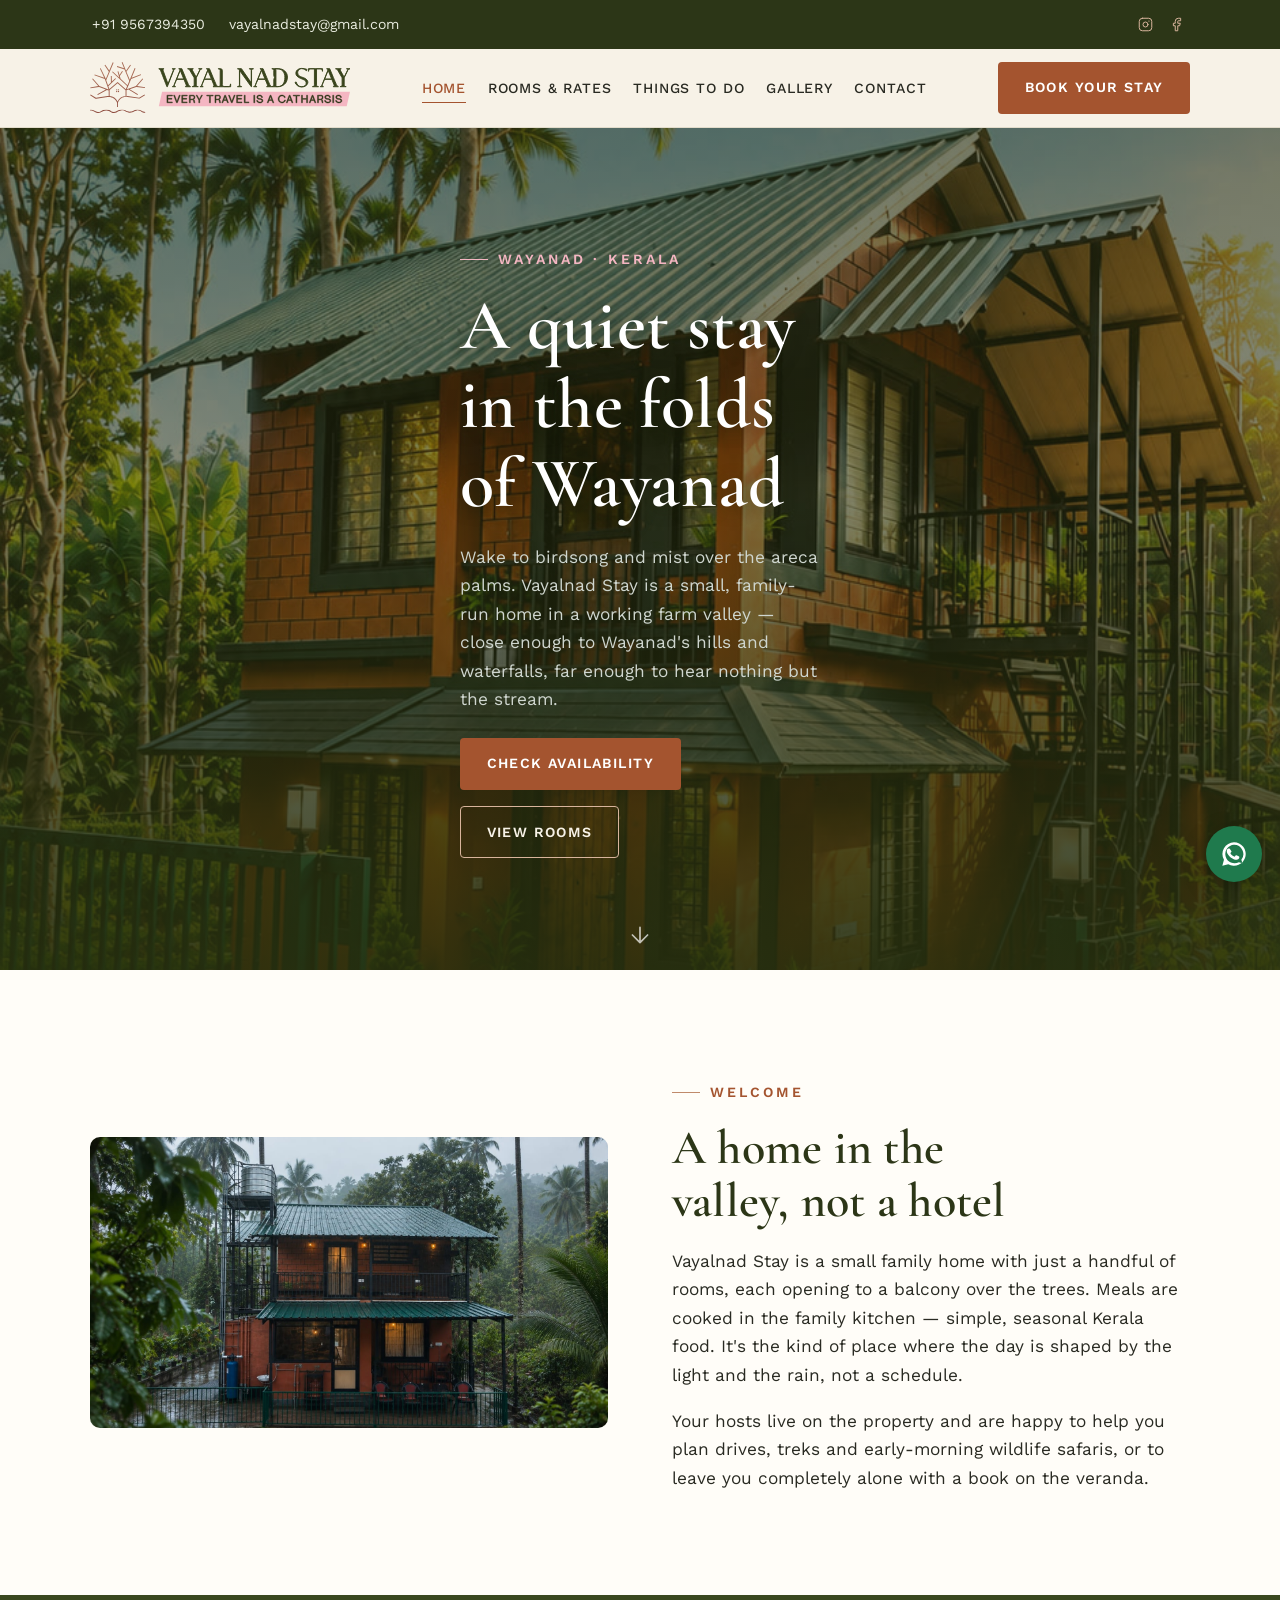
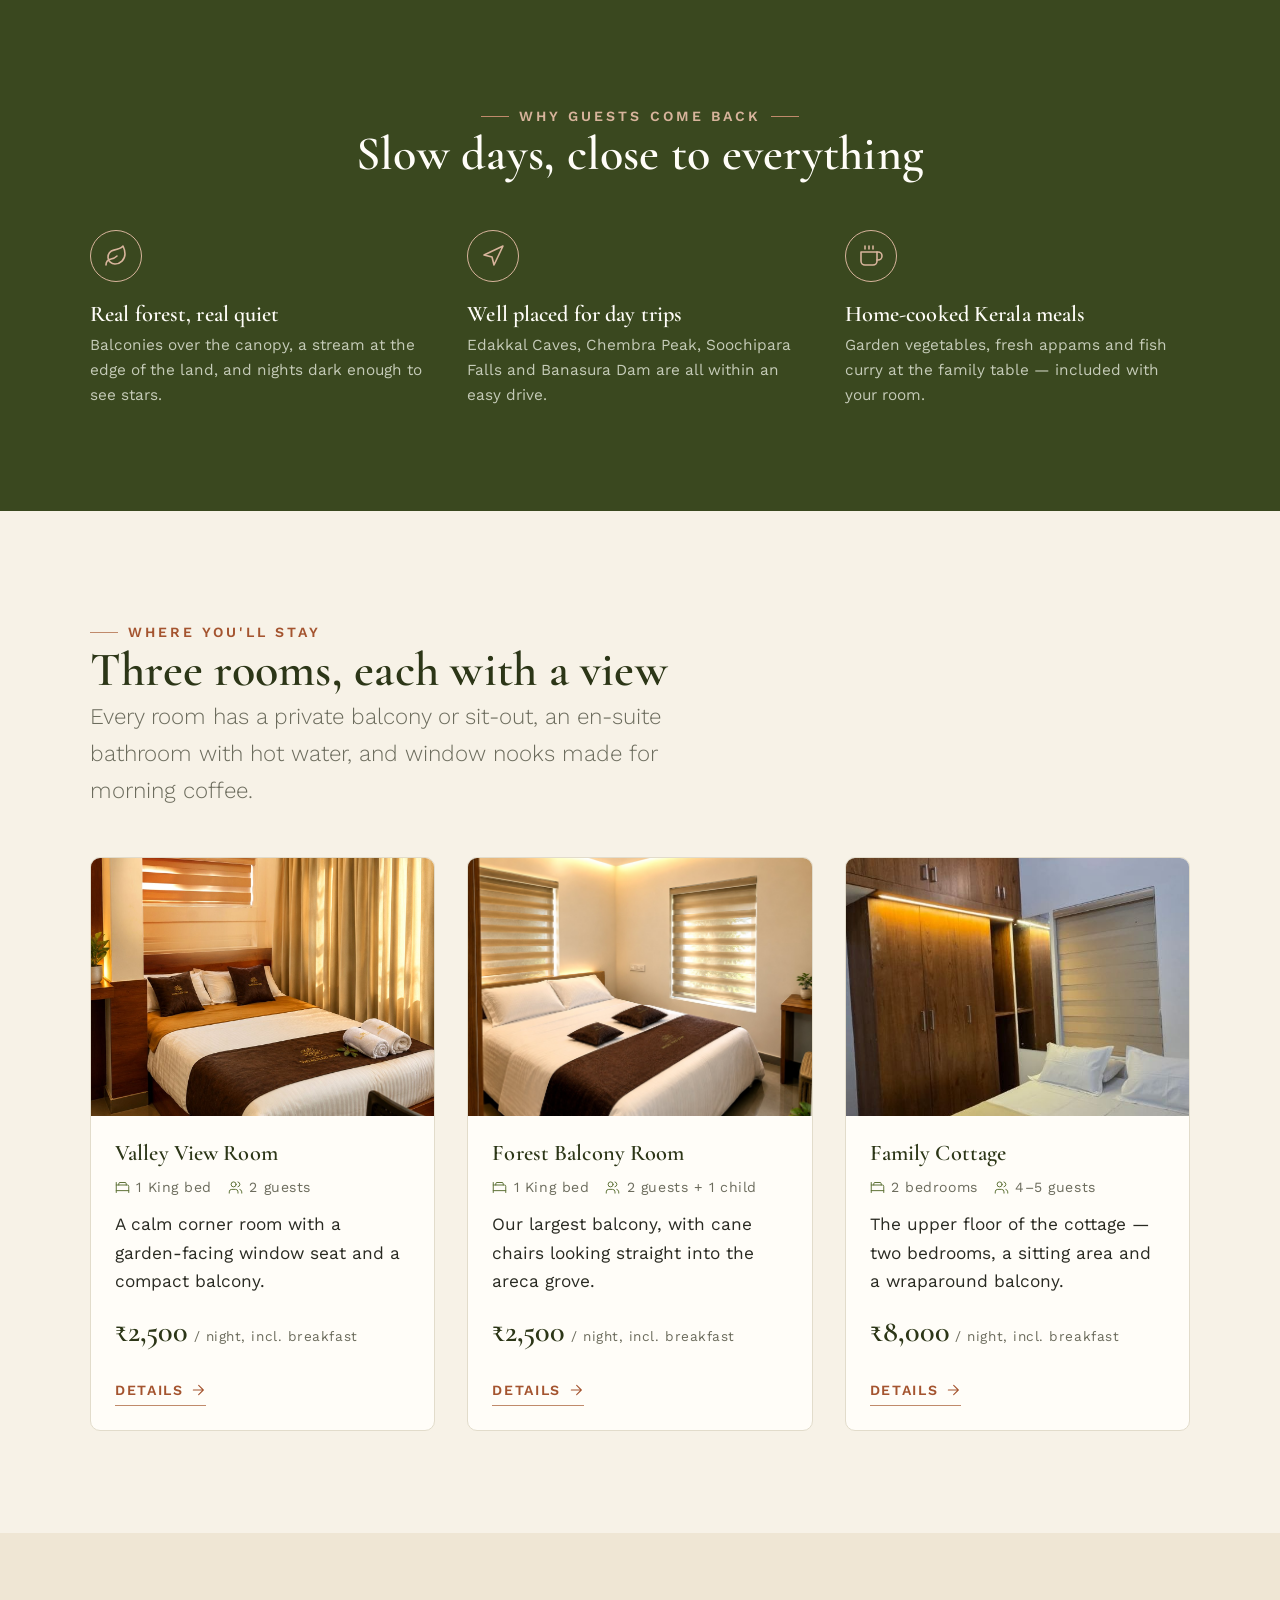
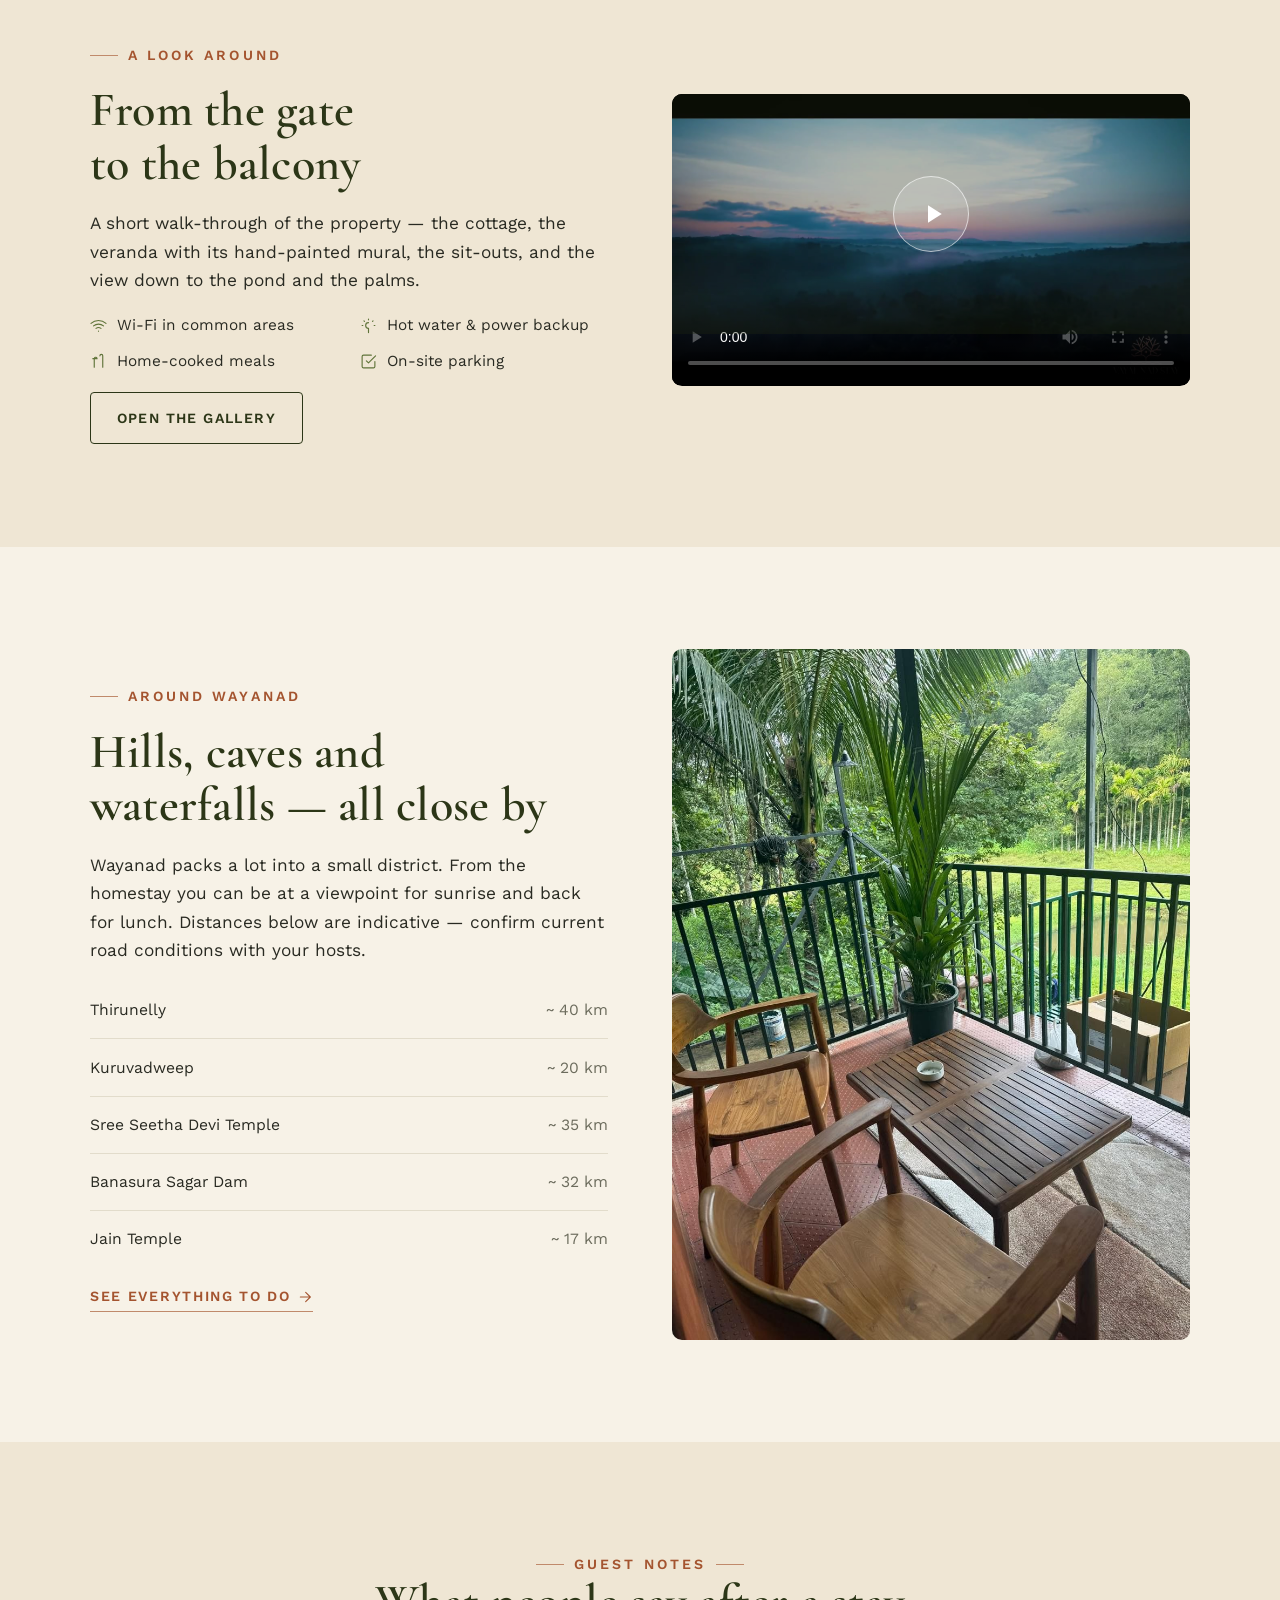
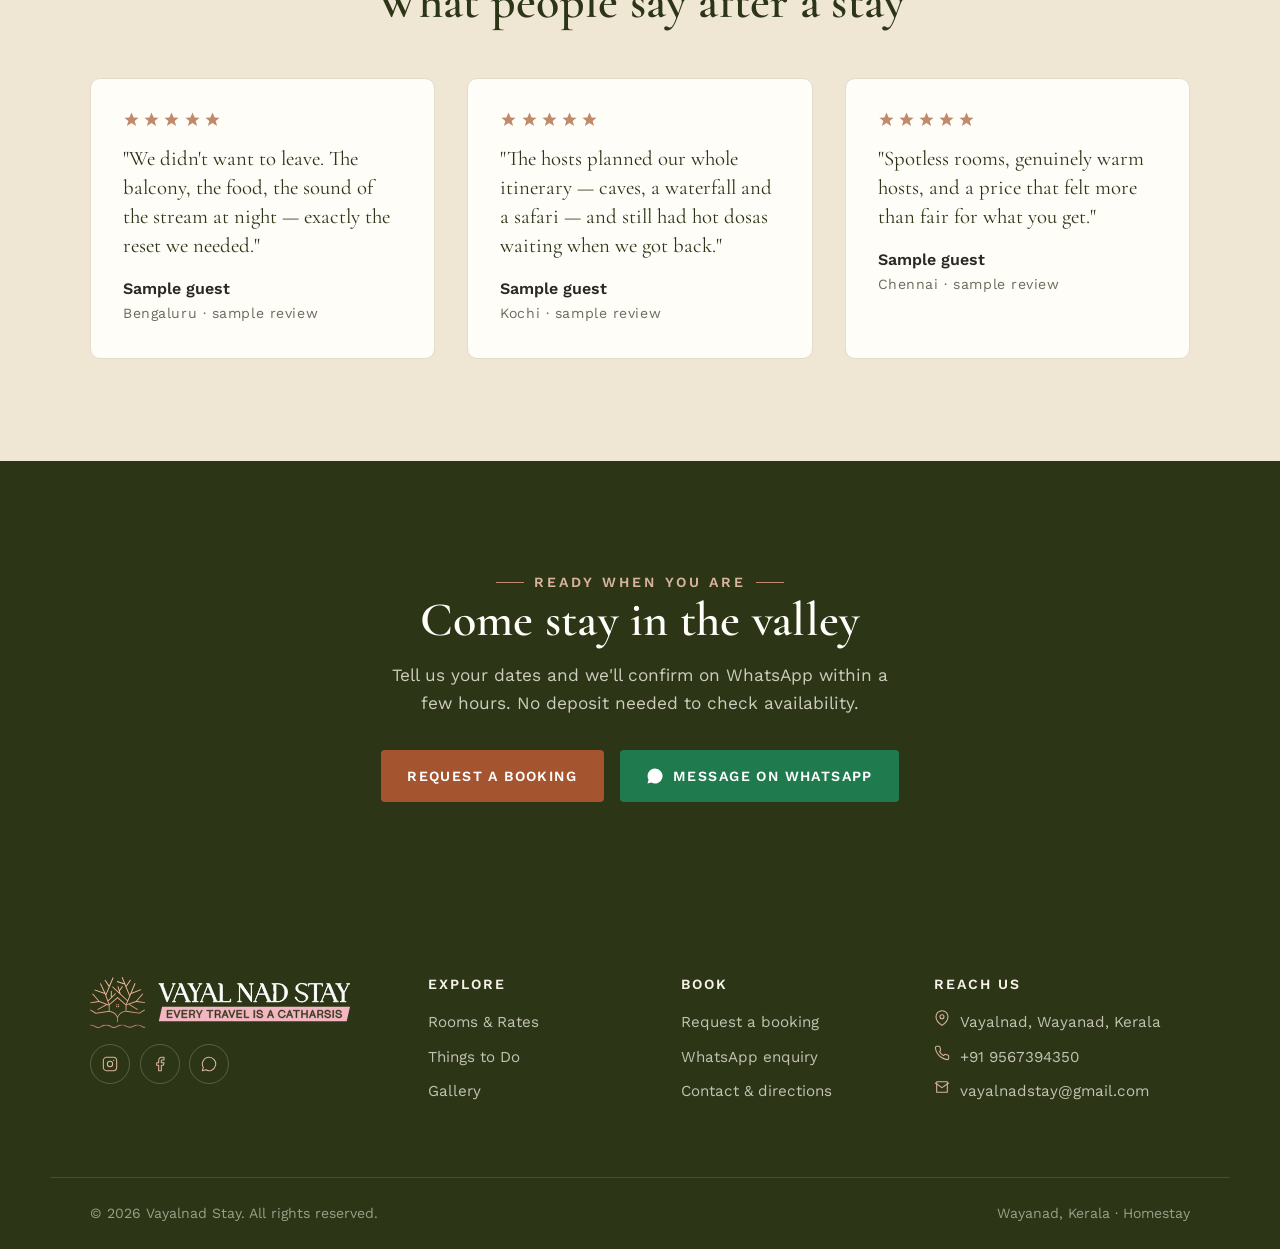
==== index.html @ 5f4734ab "Update room photos, bed types and rates for the two rooms Valley View Room and Forest Balcony Room n" ====
<!DOCTYPE html>
<html lang="en">
<head>
<meta charset="UTF-8">
<meta name="viewport" content="width=device-width, initial-scale=1">
<title>Vayalnad Stay — Forest homestay in Wayanad, Kerala</title>
<meta name="description" content="A quiet family-run homestay tucked into a forested farm valley in Wayanad, Kerala. Forest-view rooms, home-cooked Kerala meals, and easy access to Wayanad's hills, waterfalls and wildlife.">
<link rel="icon" href="assets/brand/favicon.svg" type="image/svg+xml">
<meta property="og:title" content="Vayalnad Stay — Forest homestay in Wayanad">
<meta property="og:description" content="Every travel is a catharsis. A quiet family-run homestay in the hills of Wayanad, Kerala.">
<meta property="og:type" content="website">
<meta property="og:image" content="assets/brand/logo.jpg">
<link rel="preconnect" href="https://fonts.googleapis.com">
<link rel="preconnect" href="https://fonts.gstatic.com" crossorigin>
<link rel="stylesheet" href="assets/css/styles.css">
</head>
<body>
<a class="skip-link" href="#main">Skip to content</a>

<!-- ================= TOP BAR ================= -->
<div class="topbar">
  <div class="container topbar__inner">
    <div class="topbar__group topbar__group--contact">
      <a href="#" data-tel data-tel-text><svg class="icon" viewBox="0 0 24 24"><path d="M15.05 5A5 5 0 0 1 19 8.95M15.05 1A9 9 0 0 1 23 8.94m-1 7.98v3a2 2 0 0 1-2.18 2 19.79 19.79 0 0 1-8.63-3.07 19.5 19.5 0 0 1-6-6 19.79 19.79 0 0 1-3.07-8.67A2 2 0 0 1 4.11 2h3a2 2 0 0 1 2 1.72c.13.96.36 1.9.7 2.81a2 2 0 0 1-.45 2.11L8.09 9.91a16 16 0 0 0 6 6l1.27-1.27a2 2 0 0 1 2.11-.45c.9.34 1.85.57 2.81.7A2 2 0 0 1 22 16.92z"/></svg><span>&nbsp;+91 9567394350</span></a>
      <a href="#" data-email data-email-text><svg class="icon" viewBox="0 0 24 24"><path d="M4 4h16v16H4z"/><path d="m22 6-10 7L2 6"/></svg><span>&nbsp;vayalnadstay@gmail.com</span></a>
    </div>
    <div class="topbar__group">
      <span class="sr-only">Follow us</span>
      <div class="topbar__socials">
        <a href="#" aria-label="Instagram" target="_blank" rel="noopener"><svg class="icon" viewBox="0 0 24 24"><rect x="2" y="2" width="20" height="20" rx="5"/><circle cx="12" cy="12" r="4"/><circle cx="17.5" cy="6.5" r="1" fill="currentColor" stroke="none"/></svg></a>
        <a href="#" aria-label="Facebook" target="_blank" rel="noopener"><svg class="icon" viewBox="0 0 24 24"><path d="M18 2h-3a5 5 0 0 0-5 5v3H7v4h3v8h4v-8h3l1-4h-4V7a1 1 0 0 1 1-1h3z"/></svg></a>
      </div>
    </div>
  </div>
</div>

<!-- ================= HEADER ================= -->
<header class="site-header">
  <div class="container site-header__inner">
    <a class="brand" href="index.html" aria-label="Vayalnad Stay — home"><img class="brand__logo" src="assets/brand/logo-header.svg" width="316" height="62" alt="Vayalnad Stay — Every travel is a catharsis"></a>

    <button class="nav-toggle" aria-expanded="false" aria-controls="primary-nav" aria-label="Open menu">
      <svg class="icon" viewBox="0 0 24 24"><path d="M3 12h18M3 6h18M3 18h18"/></svg>
    </button>

    <nav class="nav" id="primary-nav" aria-label="Primary">
      <button class="nav__close" aria-label="Close menu"><svg class="icon" viewBox="0 0 24 24"><path d="M18 6 6 18M6 6l12 12"/></svg></button>
      <ul class="nav__list">
        <li><a class="nav__link" href="index.html" aria-current="page">Home</a></li>
        <li><a class="nav__link" href="rooms.html">Rooms &amp; Rates</a></li>
        <li><a class="nav__link" href="things-to-do.html">Things to Do</a></li>
        <li><a class="nav__link" href="gallery.html">Gallery</a></li>
        <li><a class="nav__link" href="contact.html">Contact</a></li>
      </ul>
      <a class="btn btn--primary nav__cta nav__cta--mobile" href="booking.html">Book your stay</a>
    </nav>

    <a class="btn btn--primary nav__cta" href="booking.html">Book your stay</a>
  </div>
</header>

<main id="main">

<!-- ================= HERO ================= -->
<section class="hero">
  <div class="hero__media">
    <img src="assets/img/intro.jpg" width="941" height="1671" alt="The brick-red cottage of Vayalnad Stay among tall areca palms" style="object-position:center 38%" fetchpriority="high">
  </div>
  <div class="container hero__inner">
    <span class="eyebrow is-light">Wayanad &middot; Kerala</span>
    <h1>A quiet stay in the folds of Wayanad</h1>
    <p>Wake to birdsong and mist over the areca palms. Vayalnad Stay is a small, family-run home in a working farm valley — close enough to Wayanad's hills and waterfalls, far enough to hear nothing but the stream.</p>
    <div class="hero__actions">
      <a class="btn btn--primary" href="booking.html">Check availability</a>
      <a class="btn btn--on-dark" href="rooms.html">View rooms</a>
    </div>
  </div>
  <a class="hero__scroll" href="#welcome" aria-label="Scroll to content">
    <svg class="icon" viewBox="0 0 24 24"><path d="M12 5v14M19 12l-7 7-7-7"/></svg>
  </a>
</section>

<!-- ================= WELCOME ================= -->
<section class="section section--paper" id="welcome">
  <div class="container split">
    <div class="split__media reveal">
      <img src="assets/img/welcome.jpg" width="1280" height="720" alt="The brick-red cottage of Vayalnad Stay glowing with warm lights in the monsoon mist among the palms" style="border-radius:10px">
    </div>
    <div class="split__body stack reveal">
      <span class="eyebrow">Welcome</span>
      <h2>A home in the valley, not a hotel</h2>
      <p>Vayalnad Stay is a small family home with just a handful of rooms, each opening to a balcony over the trees. Meals are cooked in the family kitchen — simple, seasonal Kerala food. It's the kind of place where the day is shaped by the light and the rain, not a schedule.</p>
      <p>Your hosts live on the property and are happy to help you plan drives, treks and early-morning wildlife safaris, or to leave you completely alone with a book on the veranda.</p>
    </div>
  </div>
</section>

<!-- ================= FEATURES ================= -->
<section class="section section--green">
  <div class="container">
    <div class="section-head is-centered reveal">
      <span class="eyebrow is-light is-centered">Why guests come back</span>
      <h2>Slow days, close to everything</h2>
    </div>
    <div class="grid grid--3">
      <div class="feature reveal">
        <div class="feature__icon"><svg class="icon" viewBox="0 0 24 24"><path d="M11 20A7 7 0 0 1 9.8 6.1C15.5 5 17 4.48 19 2c1 2 2 4.18 2 8 0 5.5-4.78 10-10 10Z"/><path d="M2 21c0-3 1.85-5.36 5.08-6C9.5 14.52 12 13 13 12"/></svg></div>
        <h3>Real forest, real quiet</h3>
        <p>Balconies over the canopy, a stream at the edge of the land, and nights dark enough to see stars.</p>
      </div>
      <div class="feature reveal">
        <div class="feature__icon"><svg class="icon" viewBox="0 0 24 24"><path d="M3 11l19-9-9 19-2-8-8-2z"/></svg></div>
        <h3>Well placed for day trips</h3>
        <p>Edakkal Caves, Chembra Peak, Soochipara Falls and Banasura Dam are all within an easy drive.</p>
      </div>
      <div class="feature reveal">
        <div class="feature__icon"><svg class="icon" viewBox="0 0 24 24"><path d="M18 8h1a4 4 0 0 1 0 8h-1"/><path d="M2 8h16v9a4 4 0 0 1-4 4H6a4 4 0 0 1-4-4Z"/><path d="M6 2v3M10 2v3M14 2v3"/></svg></div>
        <h3>Home-cooked Kerala meals</h3>
        <p>Garden vegetables, fresh appams and fish curry at the family table — included with your room.</p>
      </div>
    </div>
  </div>
</section>

<!-- ================= ROOMS PREVIEW ================= -->
<section class="section">
  <div class="container">
    <div class="section-head reveal">
      <span class="eyebrow">Where you'll stay</span>
      <h2>Three rooms, each with a view</h2>
      <p class="lede">Every room has a private balcony or sit-out, an en-suite bathroom with hot water, and window nooks made for morning coffee.</p>
    </div>
    <div class="grid grid--3">
      <article class="card reveal">
        <div class="card__media"><img src="assets/img/room-valley-view.jpg" width="1200" height="1800" alt="King bed with branded pillows and folded towels, warm lighting and curtains in the Valley View Room" style="object-position:center 68%" loading="lazy"></div>
        <div class="card__body">
          <h3>Valley View Room</h3>
          <div class="card__meta">
            <span><svg class="icon" viewBox="0 0 24 24"><path d="M2 4v16M2 8h18a2 2 0 0 1 2 2v10M2 17h20M6 8V6a2 2 0 0 1 2-2h8a2 2 0 0 1 2 2v2"/></svg>1 King bed</span>
            <span><svg class="icon" viewBox="0 0 24 24"><path d="M16 21v-2a4 4 0 0 0-4-4H6a4 4 0 0 0-4 4v2"/><circle cx="9" cy="7" r="4"/><path d="M22 21v-2a4 4 0 0 0-3-3.87M16 3.13a4 4 0 0 1 0 7.75"/></svg>2 guests</span>
          </div>
          <p>A calm corner room with a garden-facing window seat and a compact balcony.</p>
          <div class="price"><span class="price__amount">&#8377;2,500</span><span class="price__unit">/ night, incl. breakfast</span></div>
          <div class="card__foot"><a class="textlink" href="rooms.html#valley-view">Details <svg class="icon" viewBox="0 0 24 24"><path d="M5 12h14M13 5l7 7-7 7"/></svg></a></div>
        </div>
      </article>
      <article class="card reveal">
        <div class="card__media"><img src="assets/img/room-twin-window.jpg" width="1600" height="1067" alt="Bedroom with a large bed, brown runner and branded cushions between two windows with layered blinds in the Forest Balcony Room" loading="lazy"></div>
        <div class="card__body">
          <h3>Forest Balcony Room</h3>
          <div class="card__meta">
            <span><svg class="icon" viewBox="0 0 24 24"><path d="M2 4v16M2 8h18a2 2 0 0 1 2 2v10M2 17h20M6 8V6a2 2 0 0 1 2-2h8a2 2 0 0 1 2 2v2"/></svg>1 King bed</span>
            <span><svg class="icon" viewBox="0 0 24 24"><path d="M16 21v-2a4 4 0 0 0-4-4H6a4 4 0 0 0-4 4v2"/><circle cx="9" cy="7" r="4"/><path d="M22 21v-2a4 4 0 0 0-3-3.87M16 3.13a4 4 0 0 1 0 7.75"/></svg>2 guests + 1 child</span>
          </div>
          <p>Our largest balcony, with cane chairs looking straight into the areca grove.</p>
          <div class="price"><span class="price__amount">&#8377;2,500</span><span class="price__unit">/ night, incl. breakfast</span></div>
          <div class="card__foot"><a class="textlink" href="rooms.html#forest-balcony">Details <svg class="icon" viewBox="0 0 24 24"><path d="M5 12h14M13 5l7 7-7 7"/></svg></a></div>
        </div>
      </article>
      <article class="card reveal">
        <div class="card__media"><img src="assets/img/room-wardrobe.jpg" width="591" height="1280" alt="Room with a full wooden wardrobe and soft cove lighting" loading="lazy"></div>
        <div class="card__body">
          <h3>Family Cottage</h3>
          <div class="card__meta">
            <span><svg class="icon" viewBox="0 0 24 24"><path d="M2 4v16M2 8h18a2 2 0 0 1 2 2v10M2 17h20M6 8V6a2 2 0 0 1 2-2h8a2 2 0 0 1 2 2v2"/></svg>2 bedrooms</span>
            <span><svg class="icon" viewBox="0 0 24 24"><path d="M16 21v-2a4 4 0 0 0-4-4H6a4 4 0 0 0-4 4v2"/><circle cx="9" cy="7" r="4"/><path d="M22 21v-2a4 4 0 0 0-3-3.87M16 3.13a4 4 0 0 1 0 7.75"/></svg>4–5 guests</span>
          </div>
          <p>The upper floor of the cottage — two bedrooms, a sitting area and a wraparound balcony.</p>
          <div class="price"><span class="price__amount">&#8377;8,000</span><span class="price__unit">/ night, incl. breakfast</span></div>
          <div class="card__foot"><a class="textlink" href="rooms.html#family-cottage">Details <svg class="icon" viewBox="0 0 24 24"><path d="M5 12h14M13 5l7 7-7 7"/></svg></a></div>
        </div>
      </article>
    </div>
  </div>
</section>

<!-- ================= EXPERIENCE / VIDEO ================= -->
<section class="section section--sand">
  <div class="container split split--media-right">
    <div class="split__media reveal">
      <div class="video-frame">
        <video src="assets/img/lookaround.mp4" poster="assets/img/lookaround-poster.jpg" preload="metadata" controls controlslist="nodownload" playsinline></video>
        <button class="video-frame__play" aria-label="Play look-around video">
          <span><svg class="icon" viewBox="0 0 24 24"><path d="M8 5v14l11-7z"/></svg></span>
        </button>
      </div>
    </div>
    <div class="split__body stack reveal">
      <span class="eyebrow">A look around</span>
      <h2>From the gate to the balcony</h2>
      <p>A short walk-through of the property — the cottage, the veranda with its hand-painted mural, the sit-outs, and the view down to the pond and the palms.</p>
      <ul class="amenities">
        <li><svg class="icon" viewBox="0 0 24 24"><path d="M5 12.55a11 11 0 0 1 14.08 0M1.42 9a16 16 0 0 1 21.16 0M8.53 16.11a6 6 0 0 1 6.95 0M12 20h.01"/></svg>Wi-Fi in common areas</li>
        <li><svg class="icon" viewBox="0 0 24 24"><path d="M3 12h1M12 3v1M20 12h1M5.6 5.6l.7.7M18.4 5.6l-.7.7M12 8a4 4 0 0 0 0 8M12 16v6"/></svg>Hot water &amp; power backup</li>
        <li><svg class="icon" viewBox="0 0 24 24"><path d="M14 4c0-1.1.9-2 2-2s2 .9 2 2v16M6 8v12M6 8a2 2 0 1 1 4 0M6 8H4m2 0h4"/></svg>Home-cooked meals</li>
        <li><svg class="icon" viewBox="0 0 24 24"><path d="m9 11 3 3L22 4M21 12v7a2 2 0 0 1-2 2H5a2 2 0 0 1-2-2V5a2 2 0 0 1 2-2h11"/></svg>On-site parking</li>
      </ul>
      <a class="btn btn--ghost" href="gallery.html">Open the gallery</a>
    </div>
  </div>
</section>

<!-- ================= THINGS TO DO PREVIEW ================= -->
<section class="section">
  <div class="container">
    <div class="split">
      <div class="split__body stack reveal">
        <span class="eyebrow">Around Wayanad</span>
        <h2>Hills, caves and waterfalls — all close by</h2>
        <p>Wayanad packs a lot into a small district. From the homestay you can be at a viewpoint for sunrise and back for lunch. Distances below are indicative — confirm current road conditions with your hosts.</p>
        <ul class="facts">
          <li>Thirunelly <span class="facts__val">~ 40 km</span></li>
          <li>Kuruvadweep <span class="facts__val">~ 20 km</span></li>
          <li>Sree Seetha Devi Temple <span class="facts__val">~ 35 km</span></li>
          <li>Banasura Sagar Dam <span class="facts__val">~ 32 km</span></li>
          <li>Jain Temple <span class="facts__val">~ 17 km</span></li>
        </ul>
        <a class="textlink" href="things-to-do.html">See everything to do <svg class="icon" viewBox="0 0 24 24"><path d="M5 12h14M13 5l7 7-7 7"/></svg></a>
      </div>
      <div class="split__media reveal">
        <img src="assets/img/balcony-table.jpg" width="960" height="1280" alt="Cane chairs and a teak table on a balcony overlooking the forest" style="border-radius:10px">
      </div>
    </div>
  </div>
</section>

<!-- ================= TESTIMONIALS ================= -->
<section class="section section--sand">
  <div class="container">
    <div class="section-head is-centered reveal">
      <span class="eyebrow is-centered">Guest notes</span>
      <h2>What people say after a stay</h2>
    </div>
    <div class="grid grid--3">
      <figure class="quote reveal">
        <div class="quote__stars" aria-label="5 out of 5">
          <svg class="icon" viewBox="0 0 24 24"><path d="m12 2 3 7 7 .5-5.5 4.5 2 7L12 17l-6.5 4 2-7L2 9.5 9 9z"/></svg><svg class="icon" viewBox="0 0 24 24"><path d="m12 2 3 7 7 .5-5.5 4.5 2 7L12 17l-6.5 4 2-7L2 9.5 9 9z"/></svg><svg class="icon" viewBox="0 0 24 24"><path d="m12 2 3 7 7 .5-5.5 4.5 2 7L12 17l-6.5 4 2-7L2 9.5 9 9z"/></svg><svg class="icon" viewBox="0 0 24 24"><path d="m12 2 3 7 7 .5-5.5 4.5 2 7L12 17l-6.5 4 2-7L2 9.5 9 9z"/></svg><svg class="icon" viewBox="0 0 24 24"><path d="m12 2 3 7 7 .5-5.5 4.5 2 7L12 17l-6.5 4 2-7L2 9.5 9 9z"/></svg>
        </div>
        <blockquote>"We didn't want to leave. The balcony, the food, the sound of the stream at night — exactly the reset we needed."</blockquote>
        <figcaption class="quote__by"><strong>Sample guest</strong>Bengaluru &middot; sample review</figcaption>
      </figure>
      <figure class="quote reveal">
        <div class="quote__stars" aria-label="5 out of 5">
          <svg class="icon" viewBox="0 0 24 24"><path d="m12 2 3 7 7 .5-5.5 4.5 2 7L12 17l-6.5 4 2-7L2 9.5 9 9z"/></svg><svg class="icon" viewBox="0 0 24 24"><path d="m12 2 3 7 7 .5-5.5 4.5 2 7L12 17l-6.5 4 2-7L2 9.5 9 9z"/></svg><svg class="icon" viewBox="0 0 24 24"><path d="m12 2 3 7 7 .5-5.5 4.5 2 7L12 17l-6.5 4 2-7L2 9.5 9 9z"/></svg><svg class="icon" viewBox="0 0 24 24"><path d="m12 2 3 7 7 .5-5.5 4.5 2 7L12 17l-6.5 4 2-7L2 9.5 9 9z"/></svg><svg class="icon" viewBox="0 0 24 24"><path d="m12 2 3 7 7 .5-5.5 4.5 2 7L12 17l-6.5 4 2-7L2 9.5 9 9z"/></svg>
        </div>
        <blockquote>"The hosts planned our whole itinerary — caves, a waterfall and a safari — and still had hot dosas waiting when we got back."</blockquote>
        <figcaption class="quote__by"><strong>Sample guest</strong>Kochi &middot; sample review</figcaption>
      </figure>
      <figure class="quote reveal">
        <div class="quote__stars" aria-label="5 out of 5">
          <svg class="icon" viewBox="0 0 24 24"><path d="m12 2 3 7 7 .5-5.5 4.5 2 7L12 17l-6.5 4 2-7L2 9.5 9 9z"/></svg><svg class="icon" viewBox="0 0 24 24"><path d="m12 2 3 7 7 .5-5.5 4.5 2 7L12 17l-6.5 4 2-7L2 9.5 9 9z"/></svg><svg class="icon" viewBox="0 0 24 24"><path d="m12 2 3 7 7 .5-5.5 4.5 2 7L12 17l-6.5 4 2-7L2 9.5 9 9z"/></svg><svg class="icon" viewBox="0 0 24 24"><path d="m12 2 3 7 7 .5-5.5 4.5 2 7L12 17l-6.5 4 2-7L2 9.5 9 9z"/></svg><svg class="icon" viewBox="0 0 24 24"><path d="m12 2 3 7 7 .5-5.5 4.5 2 7L12 17l-6.5 4 2-7L2 9.5 9 9z"/></svg>
        </div>
        <blockquote>"Spotless rooms, genuinely warm hosts, and a price that felt more than fair for what you get."</blockquote>
        <figcaption class="quote__by"><strong>Sample guest</strong>Chennai &middot; sample review</figcaption>
      </figure>
    </div>
  </div>
</section>

<!-- ================= CTA BAND ================= -->
<section class="section cta-band">
  <div class="container">
    <span class="eyebrow is-light is-centered">Ready when you are</span>
    <h2>Come stay in the valley</h2>
    <p>Tell us your dates and we'll confirm on WhatsApp within a few hours. No deposit needed to check availability.</p>
    <div class="cta-band__actions">
      <a class="btn btn--primary" href="booking.html">Request a booking</a>
      <a class="btn btn--wa" data-wa="Hello Vayalnad Stay, I'd like to check availability for a stay." href="#"><svg class="icon" viewBox="0 0 24 24"><path d="M12 2a10 10 0 0 0-8.6 15l-1.4 5 5.1-1.3A10 10 0 1 0 12 2Z" fill="currentColor" stroke="none"/><path d="M8.5 7.7c-.2-.5-.4-.5-.6-.5h-.5a1 1 0 0 0-.7.3c-.3.3-.9.9-.9 2.1s.9 2.4 1 2.6c.1.2 1.8 2.9 4.5 4 2.2.9 2.7.7 3.2.7.5-.1 1.6-.7 1.9-1.3.2-.7.2-1.2.1-1.3l-.5-.3-1.9-.9c-.3-.1-.5-.1-.7.1l-.7.9c-.1.2-.3.2-.5.1a6.3 6.3 0 0 1-1.9-1.1 7 7 0 0 1-1.3-1.6c-.1-.2 0-.4.1-.5l.4-.5c.2-.1.2-.3.3-.5v-.4L8.5 7.7Z" fill="#fff" stroke="none"/></svg>Message on WhatsApp</a>
    </div>
  </div>
</section>

</main>

<!-- ================= FOOTER ================= -->
<footer class="site-footer">
  <div class="container footer-grid">
    <div class="footer-col footer-brand">
      <img class="footer-brand__logo" src="assets/brand/logo-footer.svg" width="316" height="62" alt="Vayalnad Stay — Every travel is a catharsis" loading="lazy">
      <div class="footer-socials">
        <a href="#" aria-label="Instagram" target="_blank" rel="noopener"><svg class="icon" viewBox="0 0 24 24"><rect x="2" y="2" width="20" height="20" rx="5"/><circle cx="12" cy="12" r="4"/><circle cx="17.5" cy="6.5" r="1" fill="currentColor" stroke="none"/></svg></a>
        <a href="#" aria-label="Facebook" target="_blank" rel="noopener"><svg class="icon" viewBox="0 0 24 24"><path d="M18 2h-3a5 5 0 0 0-5 5v3H7v4h3v8h4v-8h3l1-4h-4V7a1 1 0 0 1 1-1h3z"/></svg></a>
        <a href="#" data-wa="Hello Vayalnad Stay!" aria-label="WhatsApp"><svg class="icon" viewBox="0 0 24 24"><path d="M12 2a10 10 0 0 0-8.6 15l-1.4 5 5.1-1.3A10 10 0 1 0 12 2Z"/></svg></a>
      </div>
    </div>
    <div class="footer-col">
      <h4>Explore</h4>
      <ul>
        <li><a href="rooms.html">Rooms &amp; Rates</a></li>
        <li><a href="things-to-do.html">Things to Do</a></li>
        <li><a href="gallery.html">Gallery</a></li>
      </ul>
    </div>
    <div class="footer-col">
      <h4>Book</h4>
      <ul>
        <li><a href="booking.html">Request a booking</a></li>
        <li><a href="#" data-wa="Hello Vayalnad Stay, I'd like to check availability.">WhatsApp enquiry</a></li>
        <li><a href="contact.html">Contact &amp; directions</a></li>
      </ul>
    </div>
    <div class="footer-col">
      <h4>Reach us</h4>
      <ul>
        <li class="with-icon"><svg class="icon" viewBox="0 0 24 24"><path d="M21 10c0 7-9 13-9 13s-9-6-9-13a9 9 0 0 1 18 0Z"/><circle cx="12" cy="10" r="3"/></svg><a href="https://www.google.com/maps/search/?api=1&query=11.735161,76.137428" target="_blank" rel="noopener">Vayalnad, Wayanad, Kerala</a></li>
        <li class="with-icon"><svg class="icon" viewBox="0 0 24 24"><path d="M22 16.92v3a2 2 0 0 1-2.18 2 19.79 19.79 0 0 1-8.63-3.07 19.5 19.5 0 0 1-6-6A19.79 19.79 0 0 1 2.09 4.18 2 2 0 0 1 4.11 2h3a2 2 0 0 1 2 1.72c.13.96.36 1.9.7 2.81a2 2 0 0 1-.45 2.11L8.09 9.91a16 16 0 0 0 6 6l1.27-1.27a2 2 0 0 1 2.11-.45c.9.34 1.85.57 2.81.7A2 2 0 0 1 22 16.92Z"/></svg><a href="#" data-tel data-tel-text>+91 9567394350</a></li>
        <li class="with-icon"><svg class="icon" viewBox="0 0 24 24"><path d="M4 4h16v16H4z"/><path d="m22 6-10 7L2 6"/></svg><a href="#" data-email data-email-text>vayalnadstay@gmail.com</a></li>
      </ul>
    </div>
  </div>
  <div class="container footer-bottom">
    <span>&copy; <span id="year">2025</span> Vayalnad Stay. All rights reserved.</span>
    <span>Wayanad, Kerala &middot; Homestay</span>
  </div>
</footer>

<a class="wa-fab" data-wa="Hello Vayalnad Stay, I have a question about staying with you." href="#" aria-label="Chat on WhatsApp">
  <svg class="icon" viewBox="0 0 24 24"><path d="M12 2a10 10 0 0 0-8.6 15l-1.4 5 5.1-1.3A10 10 0 1 0 12 2Zm0 2a8 8 0 0 1 6.3 12.9l.9 3-3-.8A8 8 0 1 1 12 4Z"/><path d="M8.5 7.7c-.2-.5-.4-.5-.6-.5h-.5a1 1 0 0 0-.7.3c-.3.3-.9.9-.9 2.1s.9 2.4 1 2.6c.1.2 1.8 2.9 4.5 4 2.2.9 2.7.7 3.2.7.5-.1 1.6-.7 1.9-1.3.2-.7.2-1.2.1-1.3l-.5-.3-1.9-.9c-.3-.1-.5-.1-.7.1l-.7.9c-.1.2-.3.2-.5.1a6.3 6.3 0 0 1-1.9-1.1 7 7 0 0 1-1.3-1.6c-.1-.2 0-.4.1-.5l.4-.5c.2-.1.2-.3.3-.5v-.4L8.5 7.7Z" fill="currentColor"/></svg>
</a>

<script src="assets/js/main.js"></script>
</body>
</html>
---- assets/css/styles.css ----
/* =========================================================
   Vayalnad Stay — styles
   Brand: deep olive green + copper / rose-gold + brick clay
   Fonts: Cormorant Garamond (display) + Work Sans (text)
   ========================================================= */

@import url('https://fonts.googleapis.com/css2?family=Cormorant+Garamond:ital,wght@0,400;0,500;0,600;0,700;1,400&family=Work+Sans:wght@300;400;500;600&display=swap');

/* ---------- Tokens ---------- */
:root {
  --green-900: #2c3617;
  --green-800: #3a481f;
  --green-700: #4b5c2c;
  --green-600: #5f7339;
  --green-100: #e9ecdf;

  --clay: #a4542f;
  --copper: #c08a6b;
  --copper-soft: #d8b49c;
  --rose: #ce8e7e;

  --military: #4b5320;
  --ash: #cfd6cf;
  --pink: #f4b6c2;

  --cream: #f7f2e7;
  --sand: #efe6d4;
  --paper: #fffdf8;

  --ink: #292a22;
  --muted: #6c6c5d;
  --line: #e2dccb;

  --ok: #3a7d44;
  --danger: #b23b2e;

  --container: 1180px;
  --radius: 4px;
  --radius-lg: 10px;
  --shadow-sm: 0 1px 3px rgba(44, 54, 23, .08);
  --shadow-md: 0 10px 30px rgba(44, 54, 23, .12);
  --ease: cubic-bezier(.2, .6, .2, 1);

  --step--1: clamp(.82rem, .8rem + .1vw, .9rem);
  --step-0: clamp(1rem, .96rem + .2vw, 1.08rem);
  --step-1: clamp(1.2rem, 1.1rem + .5vw, 1.4rem);
  --step-2: clamp(1.5rem, 1.3rem + 1vw, 2rem);
  --step-3: clamp(2rem, 1.6rem + 2vw, 3rem);
  --step-4: clamp(2.6rem, 1.9rem + 3.4vw, 4.4rem);
}

/* ---------- Reset ---------- */
*, *::before, *::after { box-sizing: border-box; }
* { margin: 0; }
html { scroll-behavior: smooth; -webkit-text-size-adjust: 100%; }
@media (prefers-reduced-motion: reduce) {
  html { scroll-behavior: auto; }
  *, *::before, *::after {
    animation-duration: .01ms !important;
    animation-iteration-count: 1 !important;
    transition-duration: .01ms !important;
  }
}

body {
  font-family: 'Work Sans', system-ui, -apple-system, 'Segoe UI', sans-serif;
  font-size: var(--step-0);
  line-height: 1.65;
  color: var(--ink);
  background: var(--cream);
  -webkit-font-smoothing: antialiased;
  text-rendering: optimizeLegibility;
}

img, video { max-width: 100%; display: block; height: auto; }
a { color: inherit; text-decoration: none; }
button { font: inherit; cursor: pointer; }
:focus-visible {
  outline: 3px solid var(--green-600);
  outline-offset: 3px;
  border-radius: 2px;
}
::selection { background: var(--copper); color: #fff; }

/* ---------- Typography ---------- */
h1, h2, h3, h4 {
  font-family: 'Cormorant Garamond', 'Iowan Old Style', Georgia, serif;
  font-weight: 600;
  line-height: 1.12;
  letter-spacing: .005em;
  color: var(--green-900);
  text-wrap: balance;
}
h1 { font-size: var(--step-4); }
h2 { font-size: var(--step-3); }
h3 { font-size: var(--step-2); }
p { text-wrap: pretty; }

.eyebrow {
  font-family: 'Work Sans', sans-serif;
  font-size: var(--step--1);
  font-weight: 600;
  letter-spacing: .22em;
  text-transform: uppercase;
  color: var(--clay);
  display: inline-flex;
  align-items: center;
  gap: .6rem;
}
.eyebrow::before {
  content: "";
  width: 28px;
  height: 1px;
  background: var(--copper);
}
.eyebrow.is-light { color: var(--copper-soft); }
.eyebrow.is-centered::after {
  content: "";
  width: 28px;
  height: 1px;
  background: var(--copper);
}

.lede { font-size: var(--step-1); color: var(--muted); font-weight: 300; }

/* ---------- Layout ---------- */
.container {
  width: 100%;
  max-width: var(--container);
  margin-inline: auto;
  padding-inline: clamp(1.1rem, 4vw, 2.5rem);
}
.section { padding-block: clamp(3.5rem, 8vw, 7rem); }
.section--tight { padding-block: clamp(2.5rem, 5vw, 4rem); }
.section--green { background: var(--green-800); color: var(--green-100); }
.section--green h2, .section--green h3 { color: var(--paper); }
.section--sand { background: var(--sand); }
.section--paper { background: var(--paper); }

.stack > * + * { margin-top: 1.1rem; }
.section-head { max-width: 60ch; margin-bottom: clamp(2rem, 4vw, 3rem); }
.section-head.is-centered { margin-inline: auto; text-align: center; }

.grid { display: grid; gap: clamp(1.2rem, 3vw, 2rem); }
.grid--3 { grid-template-columns: repeat(3, 1fr); }
.grid--2 { grid-template-columns: repeat(2, 1fr); }
.grid--auto { grid-template-columns: repeat(auto-fit, minmax(260px, 1fr)); }
@media (max-width: 900px) { .grid--3 { grid-template-columns: 1fr 1fr; } }
@media (max-width: 640px) {
  .grid--3, .grid--2 { grid-template-columns: 1fr; }
}

.split {
  display: grid;
  grid-template-columns: 1fr 1fr;
  gap: clamp(1.5rem, 5vw, 4rem);
  align-items: center;
}
.split--media-right .split__media { order: 2; }
@media (max-width: 860px) {
  .split { grid-template-columns: 1fr; }
  .split--media-right .split__media { order: 0; }
}

/* ---------- Buttons ---------- */
.btn {
  display: inline-flex;
  align-items: center;
  justify-content: center;
  gap: .55rem;
  padding: .85rem 1.6rem;
  min-height: 46px;
  font-size: var(--step--1);
  font-weight: 600;
  letter-spacing: .1em;
  text-transform: uppercase;
  border: 1px solid transparent;
  border-radius: var(--radius);
  white-space: nowrap;
  transition: background .2s var(--ease), color .2s var(--ease),
              border-color .2s var(--ease), transform .2s var(--ease);
}
.btn:hover { transform: translateY(-2px); }
.btn:active { transform: translateY(0); }
.btn--primary { background: var(--clay); color: #fff; }
.btn--primary:hover { background: #8f4526; }
.btn--ghost { border-color: currentColor; color: var(--green-900); }
.btn--ghost:hover { background: var(--green-900); color: var(--cream); border-color: var(--green-900); }
.btn--on-dark { border-color: var(--copper-soft); color: var(--cream); }
.btn--on-dark:hover { background: var(--cream); color: var(--green-900); }
.btn--wa { background: #1f7a4d; color: #fff; }
.btn--wa:hover { background: #17603c; }
.btn--block { width: 100%; white-space: normal; }
.btn .icon { width: 18px; height: 18px; }

.textlink {
  display: inline-flex;
  align-items: center;
  gap: .4rem;
  font-size: var(--step--1);
  font-weight: 600;
  letter-spacing: .12em;
  text-transform: uppercase;
  color: var(--clay);
  border-bottom: 1px solid var(--copper);
  padding-bottom: 3px;
  transition: gap .2s var(--ease), color .2s var(--ease);
}
.textlink:hover { gap: .75rem; color: var(--green-800); }
.textlink .icon { width: 16px; height: 16px; }

/* ---------- Icons ---------- */
.icon { display: inline-block; vertical-align: middle; fill: none; stroke: currentColor; stroke-width: 1.6; stroke-linecap: round; stroke-linejoin: round; }

/* ---------- Top bar ---------- */
.topbar {
  background: var(--green-900);
  color: var(--green-100);
  font-size: var(--step--1);
}
.topbar__inner {
  display: flex;
  align-items: center;
  justify-content: space-between;
  gap: 1rem;
  padding-block: .5rem;
  min-height: 40px;
}
.topbar a { display: inline-flex; align-items: center; gap: .45rem; padding: .3rem .1rem; }
.topbar a:hover { color: #fff; }
.topbar__group { display: flex; align-items: center; gap: 1.3rem; }
.topbar .icon { width: 15px; height: 15px; color: var(--copper-soft); }
.topbar__socials { display: flex; gap: .3rem; }
.topbar__socials a { padding: .35rem; }
@media (max-width: 860px) {
  .topbar__group--contact { gap: .8rem; }
  .topbar__group--contact a:last-child { display: none; }
}
@media (max-width: 600px) {
  .topbar__inner { justify-content: center; }
}

/* ---------- Header ---------- */
.site-header {
  position: sticky;
  top: 0;
  z-index: 100;
  background: var(--cream);
  border-bottom: 1px solid var(--line);
  transition: background .3s var(--ease), border-color .3s var(--ease);
}
.site-header__inner {
  display: flex;
  align-items: center;
  justify-content: space-between;
  gap: 1.5rem;
  padding-block: .8rem;
}
.brand { display: flex; align-items: center; flex-shrink: 0; }
.brand__logo { display: block; width: min(260px, calc(100vw - 150px)); height: auto; }

.nav { display: flex; align-items: center; gap: 1.6rem; }
.nav__list { display: flex; gap: 1.35rem; list-style: none; padding: 0; }
.nav__link {
  font-size: var(--step--1);
  font-weight: 500;
  letter-spacing: .06em;
  text-transform: uppercase;
  white-space: nowrap;
  color: var(--ink);
  padding: .4rem 0;
  position: relative;
}
.nav__link::after {
  content: "";
  position: absolute;
  left: 0; bottom: 0;
  width: 100%; height: 1px;
  background: var(--clay);
  transform: scaleX(0);
  transform-origin: right;
  transition: transform .25s var(--ease);
}
.nav__link:hover::after,
.nav__link[aria-current="page"]::after { transform: scaleX(1); transform-origin: left; }
.nav__link[aria-current="page"] { color: var(--clay); }

.nav-toggle { display: none; }

/* (transparent-header variant removed — header is solid on every page) */

@media (max-width: 1120px) {
  .nav__cta.btn { display: none; }
  .nav-toggle {
    display: inline-flex;
    align-items: center;
    justify-content: center;
    width: 46px; height: 46px;
    background: transparent;
    border: 1px solid var(--line);
    border-radius: var(--radius);
    color: var(--green-900);
  }
  .nav-toggle .icon { width: 24px; height: 24px; }
  .nav {
    position: fixed;
    inset: 0;
    background: var(--green-900);
    flex-direction: column;
    justify-content: center;
    gap: 2.5rem;
    transform: translateX(100%);
    transition: transform .35s var(--ease);
    z-index: 200;
  }
  .nav.is-open { transform: translateX(0); }
  .nav__list { flex-direction: column; align-items: center; gap: 1.6rem; }
  .nav__link { color: var(--cream) !important; font-size: 1.1rem; }
  .nav__cta.btn.nav__cta--mobile { display: inline-flex; }
  .nav__close {
    position: absolute;
    top: 1.4rem; right: 1.4rem;
    width: 46px; height: 46px;
    display: inline-flex; align-items: center; justify-content: center;
    background: transparent; border: 1px solid rgba(255,255,255,.3);
    border-radius: var(--radius); color: var(--cream);
  }
  .nav__close .icon { width: 24px; height: 24px; }
}
@media (min-width: 1121px) {
  .nav__close, .nav__cta--mobile { display: none; }
}

/* ---------- Hero ---------- */
.hero {
  position: relative;
  min-height: min(92vh, 780px);
  display: grid;
  align-items: end;
  color: #fff;
  overflow: hidden;
}
.hero__media { position: absolute; inset: 0; z-index: -2; }
.hero__media img { width: 100%; height: 100%; object-fit: cover; filter: brightness(.8); }
.hero::after {
  content: "";
  position: absolute;
  inset: 0;
  z-index: -1;
  background: linear-gradient(180deg, rgba(46,54,18,.55) 0%, rgba(46,54,18,.45) 40%, rgba(40,48,15,.9) 100%);
}
.hero__inner { padding-block: clamp(3rem, 9vw, 7rem); max-width: 40ch; }
.hero h1 { color: #fff; margin-block: 1rem 1.2rem; text-shadow: 0 2px 18px rgba(30,36,12,.45); }
.hero .eyebrow.is-light { color: var(--pink); }
.hero .eyebrow::before { background: var(--pink); }
.hero__inner > p { color: var(--ash); }
@media (max-width: 640px) {
  .hero { min-height: min(78vh, 640px); }
  .hero h1 { font-size: clamp(1.9rem, 8.5vw, 2.4rem); }
}
.hero__actions { display: flex; flex-wrap: wrap; gap: 1rem; }
.hero .hero__actions { margin-top: 1.5rem; }
.hero__scroll {
  position: absolute;
  left: 50%; bottom: 1.4rem;
  transform: translateX(-50%);
  color: rgba(255,255,255,.7);
  display: grid; place-items: center;
}
.hero__scroll .icon { width: 26px; height: 26px; animation: bob 2s var(--ease) infinite; }
@keyframes bob { 0%,100% { transform: translateY(0); } 50% { transform: translateY(6px); } }

/* page hero (interior) */
.page-hero {
  position: relative;
  background: var(--green-800);
  color: var(--cream);
  padding-block: clamp(3rem, 8vw, 6rem);
  overflow: hidden;
}
.page-hero__media { position: absolute; inset: 0; opacity: .28; z-index: 0; }
.page-hero__media img { width: 100%; height: 100%; object-fit: cover; }
.page-hero .container { position: relative; z-index: 1; }
.page-hero h1 { color: var(--cream); margin-top: .8rem; }
.page-hero p { max-width: 52ch; margin-top: 1rem; color: rgba(247,242,231,.82); }
.breadcrumb {
  display: flex; gap: .5rem; align-items: center;
  font-size: var(--step--1); letter-spacing: .06em;
  color: rgba(247,242,231,.7); margin-bottom: 1rem;
}
.breadcrumb a:hover { color: #fff; }
.breadcrumb .icon { width: 14px; height: 14px; }

/* ---------- Cards ---------- */
.card {
  background: var(--paper);
  border: 1px solid var(--line);
  border-radius: var(--radius-lg);
  overflow: hidden;
  display: flex;
  flex-direction: column;
  transition: transform .25s var(--ease), box-shadow .25s var(--ease);
}
.card:hover { transform: translateY(-4px); box-shadow: var(--shadow-md); }
.card__media { aspect-ratio: 4 / 3; overflow: hidden; }
.card__media img { width: 100%; height: 100%; object-fit: cover; transition: transform .5s var(--ease); }
.card:hover .card__media img { transform: scale(1.05); }
.card__body { padding: 1.5rem; display: flex; flex-direction: column; gap: .7rem; flex: 1; }
.card__body h3 { font-size: var(--step-1); }
.card__meta {
  display: flex; flex-wrap: wrap; gap: .4rem 1rem;
  font-size: var(--step--1); color: var(--muted);
  letter-spacing: .04em;
}
.card__meta span { display: inline-flex; align-items: center; gap: .4rem; }
.card__meta .icon { width: 15px; height: 15px; color: var(--green-600); }
.card__foot { margin-top: auto; padding-top: .4rem; }

.feature { text-align: left; }
.feature__icon {
  width: 52px; height: 52px;
  display: grid; place-items: center;
  border: 1px solid var(--copper);
  border-radius: 50%;
  color: var(--clay);
  margin-bottom: 1.2rem;
}
.feature__icon .icon { width: 24px; height: 24px; }
.feature h3 { font-size: var(--step-1); margin-bottom: .4rem; }
.feature p { color: var(--muted); font-size: .96rem; }
.section--green .feature p { color: rgba(233,236,223,.8); }
.section--green .feature__icon { border-color: var(--copper-soft); color: var(--copper-soft); }

/* price row */
.price {
  display: flex; align-items: baseline; gap: .35rem;
  font-family: 'Cormorant Garamond', serif;
}
.price__amount { font-size: 1.9rem; font-weight: 600; color: var(--green-900); }
.price__unit { font-size: .85rem; font-family: 'Work Sans', sans-serif; color: var(--muted); letter-spacing: .04em; }

/* amenity list */
.amenities { list-style: none; padding: 0; display: grid; grid-template-columns: 1fr 1fr; gap: .7rem 1.4rem; }
.amenities li { display: flex; align-items: center; gap: .6rem; font-size: .96rem; }
.amenities .icon { width: 17px; height: 17px; color: var(--green-600); flex-shrink: 0; }
@media (max-width: 480px) { .amenities { grid-template-columns: 1fr; } }

/* ---------- Room detail block ---------- */
.room-row {
  display: grid;
  grid-template-columns: 1.1fr 1fr;
  gap: clamp(1.5rem, 4vw, 3rem);
  align-items: center;
  padding-block: clamp(2rem, 5vw, 3.5rem);
  border-bottom: 1px solid var(--line);
}
.room-row:last-child { border-bottom: 0; }
.room-row:nth-child(even) .room-row__media { order: 2; }
@media (max-width: 860px) {
  .room-row { grid-template-columns: 1fr; }
  .room-row:nth-child(even) .room-row__media { order: 0; }
}
.room-row__media {
  border-radius: var(--radius-lg);
  overflow: hidden;
  aspect-ratio: 3 / 2;
}
.room-row__media img { width: 100%; height: 100%; object-fit: cover; }
.room-row__body { display: flex; flex-direction: column; gap: 1rem; }
.room-row__foot { display: flex; flex-wrap: wrap; align-items: center; gap: 1rem; margin-top: .4rem; }

/* ---------- Gallery ---------- */
.gallery {
  columns: 3 260px;
  column-gap: 14px;
}
.gallery figure {
  break-inside: avoid;
  margin-bottom: 14px;
  border-radius: var(--radius-lg);
  overflow: hidden;
  position: relative;
}
.gallery button.gallery__item {
  padding: 0; border: 0; background: none; display: block; width: 100%;
}
.gallery img { width: 100%; transition: transform .5s var(--ease), filter .3s var(--ease); }
.gallery button:hover img { transform: scale(1.04); filter: brightness(1.05); }

/* strip preview */
.gallery-strip {
  display: grid;
  grid-auto-flow: column;
  grid-auto-columns: minmax(240px, 1fr);
  gap: 12px;
  overflow-x: auto;
  scroll-snap-type: x mandatory;
  padding-bottom: .5rem;
}
.gallery-strip img {
  scroll-snap-align: start;
  border-radius: var(--radius-lg);
  aspect-ratio: 3 / 4;
  object-fit: cover;
}

/* ---------- Lightbox ---------- */
.lightbox {
  position: fixed;
  inset: 0;
  z-index: 300;
  background: rgba(20, 25, 12, .92);
  display: none;
  align-items: center;
  justify-content: center;
  padding: clamp(1rem, 4vw, 3rem);
}
.lightbox.is-open { display: flex; }
.lightbox img { max-width: 100%; max-height: 85vh; border-radius: var(--radius); }
.lightbox__close, .lightbox__nav {
  position: absolute;
  background: rgba(255,255,255,.12);
  border: 1px solid rgba(255,255,255,.3);
  color: #fff;
  width: 48px; height: 48px;
  border-radius: 50%;
  display: grid; place-items: center;
}
.lightbox__close { top: 1.2rem; right: 1.2rem; }
.lightbox__nav { top: 50%; transform: translateY(-50%); }
.lightbox__nav--prev { left: 1rem; }
.lightbox__nav--next { right: 1rem; }
.lightbox__close:hover, .lightbox__nav:hover { background: rgba(255,255,255,.25); }
.lightbox .icon { width: 22px; height: 22px; }

/* ---------- Video ---------- */
.video-frame {
  position: relative;
  border-radius: var(--radius-lg);
  overflow: hidden;
  aspect-ratio: 16 / 9;
  background: #000;
}
.video-frame video { width: 100%; height: 100%; object-fit: contain; background: #000; }
.video-frame video:fullscreen { width: 100%; height: 100%; object-fit: contain; background: #000; }
.video-frame video:-webkit-full-screen { width: 100%; height: 100%; object-fit: contain; background: #000; }
.video-frame__play {
  position: absolute;
  inset: 0 0 52px 0;
  display: grid;
  place-items: center;
  background: rgba(30,38,15,.35);
  color: #fff;
  border: 0;
  width: 100%;
}
.video-frame__play span {
  width: 76px; height: 76px;
  border-radius: 50%;
  background: rgba(255,255,255,.15);
  border: 1px solid rgba(255,255,255,.6);
  display: grid; place-items: center;
  transition: transform .25s var(--ease), background .25s var(--ease);
}
.video-frame__play:hover span { transform: scale(1.08); background: rgba(255,255,255,.28); }
.video-frame__play .icon { width: 30px; height: 30px; fill: #fff; stroke: none; margin-left: 4px; }
.video-frame.is-playing .video-frame__play { display: none; }

/* ---------- Testimonials ---------- */
.quote {
  background: var(--paper);
  border: 1px solid var(--line);
  border-radius: var(--radius-lg);
  padding: 2rem;
  display: flex;
  flex-direction: column;
  gap: 1rem;
}
.quote__stars { display: flex; gap: .2rem; color: var(--copper); }
.quote__stars .icon { width: 17px; height: 17px; fill: currentColor; stroke: none; }
.quote blockquote {
  font-family: 'Cormorant Garamond', serif;
  font-size: 1.3rem;
  line-height: 1.4;
  color: var(--green-900);
}
.quote__by { font-size: var(--step--1); color: var(--muted); letter-spacing: .04em; }
.quote__by strong { color: var(--ink); display: block; font-weight: 600; letter-spacing: 0; font-size: 1rem; }

/* ---------- Facts / distances ---------- */
.facts { list-style: none; padding: 0; display: grid; gap: 0; }
.facts li {
  display: flex;
  justify-content: space-between;
  gap: 1rem;
  padding: .95rem 0;
  border-bottom: 1px solid var(--line);
  font-size: .98rem;
}
.facts li:last-child { border-bottom: 0; }
.facts .facts__val { color: var(--muted); text-align: right; white-space: nowrap; }
.section--green .facts li { border-color: rgba(255,255,255,.14); }
.section--green .facts .facts__val { color: var(--copper-soft); }

/* ---------- Forms ---------- */
.form-card {
  background: var(--paper);
  border: 1px solid var(--line);
  border-radius: var(--radius-lg);
  padding: clamp(1.5rem, 4vw, 2.5rem);
  box-shadow: var(--shadow-sm);
}
.field { margin-bottom: 1.3rem; }
.field label {
  display: block;
  font-size: var(--step--1);
  font-weight: 600;
  letter-spacing: .08em;
  text-transform: uppercase;
  color: var(--green-800);
  margin-bottom: .5rem;
}
.field .req { color: var(--danger); }
.field input,
.field select,
.field textarea {
  width: 100%;
  padding: .8rem .9rem;
  min-height: 48px;
  font: inherit;
  color: var(--ink);
  background: var(--cream);
  border: 1px solid var(--line);
  border-radius: var(--radius);
  transition: border-color .2s var(--ease), box-shadow .2s var(--ease);
}
.field textarea { min-height: 120px; resize: vertical; }
.field input:focus,
.field select:focus,
.field textarea:focus {
  outline: none;
  border-color: var(--green-600);
  box-shadow: 0 0 0 3px rgba(95, 115, 57, .18);
}
.field__hint { font-size: var(--step--1); color: var(--muted); margin-top: .4rem; }
.field__error { font-size: var(--step--1); color: var(--danger); margin-top: .4rem; display: none; }
.field.has-error input,
.field.has-error select { border-color: var(--danger); }
.field.has-error .field__error { display: block; }
.field-row { display: grid; grid-template-columns: 1fr 1fr; gap: 1rem; }
@media (max-width: 520px) { .field-row { grid-template-columns: 1fr; } }

/* ---------- Option toggle (e.g. "Need a local taxi?") ---------- */
/* Selectors are prefixed with .field to out-specificity ".field label" (uppercase, block) */
.field .option-toggle {
  display: flex;
  align-items: center;
  gap: 1rem;
  padding: .9rem 1.1rem;
  border: 1px solid var(--line);
  border-radius: var(--radius-lg);
  background: var(--cream);
  cursor: pointer;
  text-transform: none;
  letter-spacing: normal;
  font-weight: 400;
  color: var(--ink);
  margin-bottom: 0;
  transition: border-color .2s var(--ease), background .2s var(--ease), box-shadow .2s var(--ease);
}
.field .option-toggle:hover { border-color: var(--copper); }
.option-toggle input[type="checkbox"] {
  position: absolute;
  width: 1px; height: 1px;
  margin: -1px; padding: 0; border: 0;
  clip: rect(0 0 0 0);
  overflow: hidden;
}
.option-toggle__icon {
  flex-shrink: 0;
  width: 42px;
  height: 42px;
  border-radius: 50%;
  display: grid;
  place-items: center;
  background: var(--green-100);
  color: var(--green-700);
  transition: background .2s var(--ease), color .2s var(--ease);
}
.option-toggle__icon .icon { width: 20px; height: 20px; }
.option-toggle__text {
  flex: 1;
  display: flex;
  flex-direction: column;
  gap: .15rem;
  min-width: 0;
}
.option-toggle__text strong { display: block; font-size: .98rem; font-weight: 600; color: var(--ink); text-transform: none; letter-spacing: normal; }
.option-toggle__text small { display: block; font-size: .84rem; font-weight: 400; color: var(--muted); text-transform: none; letter-spacing: normal; }
.option-toggle__switch {
  flex-shrink: 0;
  width: 44px;
  height: 26px;
  border-radius: 999px;
  background: var(--line);
  position: relative;
  transition: background .2s var(--ease);
}
.option-toggle__switch::after {
  content: "";
  position: absolute;
  top: 3px; left: 3px;
  width: 20px; height: 20px;
  border-radius: 50%;
  background: #fff;
  box-shadow: 0 1px 3px rgba(44, 54, 23, .35);
  transition: transform .2s var(--ease);
}
.option-toggle input:checked ~ .option-toggle__switch { background: var(--green-600); }
.option-toggle input:checked ~ .option-toggle__switch::after { transform: translateX(18px); }
.option-toggle input:checked ~ .option-toggle__icon { background: var(--green-600); color: #fff; }
.field .option-toggle:has(input:checked) { border-color: var(--green-600); background: var(--green-100); }
.option-toggle input:focus-visible ~ .option-toggle__switch { outline: 3px solid var(--green-600); outline-offset: 2px; }

.form-note {
  display: flex; gap: .6rem;
  font-size: var(--step--1); color: var(--muted);
  margin-top: 1rem;
}
.form-note .icon { width: 16px; height: 16px; flex-shrink: 0; color: var(--green-600); margin-top: 2px; }

/* ---------- CTA band ---------- */
.cta-band {
  background: var(--green-900);
  color: var(--cream);
  text-align: center;
}
.cta-band h2 { color: var(--paper); }
.cta-band p { color: rgba(247,242,231,.8); max-width: 46ch; margin-inline: auto; margin-top: .8rem; }
.cta-band .hero__actions,
.cta-band__actions { display: flex; flex-wrap: wrap; gap: 1rem; justify-content: center; margin-top: 2rem; }

/* ---------- Map ---------- */
.map-embed {
  border: 0;
  width: 100%;
  aspect-ratio: 16 / 10;
  border-radius: var(--radius-lg);
  filter: grayscale(.2) sepia(.15);
}

/* ---------- Footer ---------- */
.site-footer {
  background: var(--green-900);
  color: rgba(247,242,231,.75);
  font-size: .95rem;
}
.site-footer a:hover { color: #fff; }
.footer-grid {
  display: grid;
  grid-template-columns: 1.4fr 1fr 1fr 1.2fr;
  gap: 2.5rem;
  padding-block: clamp(3rem, 6vw, 4.5rem);
}
@media (max-width: 860px) { .footer-grid { grid-template-columns: 1fr 1fr; gap: 2rem; } }
@media (max-width: 520px) { .footer-grid { grid-template-columns: 1fr; } }
.footer-brand__logo { display: block; width: min(260px, calc(100vw - 150px)); height: auto; margin-bottom: 1rem; }
.footer-col h4 {
  color: var(--cream);
  font-family: 'Work Sans', sans-serif;
  font-size: var(--step--1);
  font-weight: 600;
  letter-spacing: .14em;
  text-transform: uppercase;
  margin-bottom: 1.1rem;
}
.footer-col ul { list-style: none; padding: 0; display: grid; gap: .6rem; }
.footer-col .icon { width: 16px; height: 16px; color: var(--copper-soft); flex-shrink: 0; }
.footer-col li.with-icon { display: flex; gap: .6rem; align-items: flex-start; }
.footer-socials { display: flex; gap: .6rem; margin-top: 1rem; }
.footer-socials a {
  width: 40px; height: 40px;
  border: 1px solid rgba(255,255,255,.2);
  border-radius: 50%;
  display: grid; place-items: center;
}
.footer-socials a:hover { background: rgba(255,255,255,.1); }
.footer-bottom {
  border-top: 1px solid rgba(255,255,255,.12);
  padding-block: 1.5rem;
  display: flex;
  flex-wrap: wrap;
  gap: .6rem 1.5rem;
  justify-content: space-between;
  font-size: var(--step--1);
  color: rgba(247,242,231,.55);
}

/* ---------- Floating WhatsApp ---------- */
.wa-fab {
  position: fixed;
  right: 1.1rem;
  bottom: 1.1rem;
  z-index: 90;
  width: 56px; height: 56px;
  border-radius: 50%;
  background: #1f7a4d;
  color: #fff;
  display: grid; place-items: center;
  box-shadow: 0 8px 24px rgba(0,0,0,.25);
  transition: transform .2s var(--ease), background .2s var(--ease);
}
.wa-fab:hover { transform: scale(1.08); background: #17603c; }
.wa-fab .icon { width: 28px; height: 28px; fill: #fff; stroke: none; }

/* ---------- Reveal on scroll ---------- */
.reveal { opacity: 0; transform: translateY(24px); transition: opacity .7s var(--ease), transform .7s var(--ease); }
.reveal.is-visible { opacity: 1; transform: none; }
@media (prefers-reduced-motion: reduce) { .reveal { opacity: 1; transform: none; } }

/* ---------- Utilities ---------- */
.text-center { text-align: center; }
.mt-2 { margin-top: 2rem; }
.sr-only {
  position: absolute; width: 1px; height: 1px; padding: 0;
  margin: -1px; overflow: hidden; clip: rect(0 0 0 0); white-space: nowrap; border: 0;
}
.skip-link {
  position: absolute; left: .6rem; top: .6rem;
  background: var(--green-900); color: #fff;
  padding: .7rem 1.1rem; border-radius: var(--radius);
  transform: translateY(-160%);
  transition: transform .2s var(--ease);
  z-index: 999;
}
.skip-link:focus { transform: translateY(0); }
.tag {
  display: inline-block;
  font-size: var(--step--1);
  letter-spacing: .08em;
  text-transform: uppercase;
  color: var(--green-700);
  background: var(--green-100);
  padding: .3rem .7rem;
  border-radius: 999px;
}
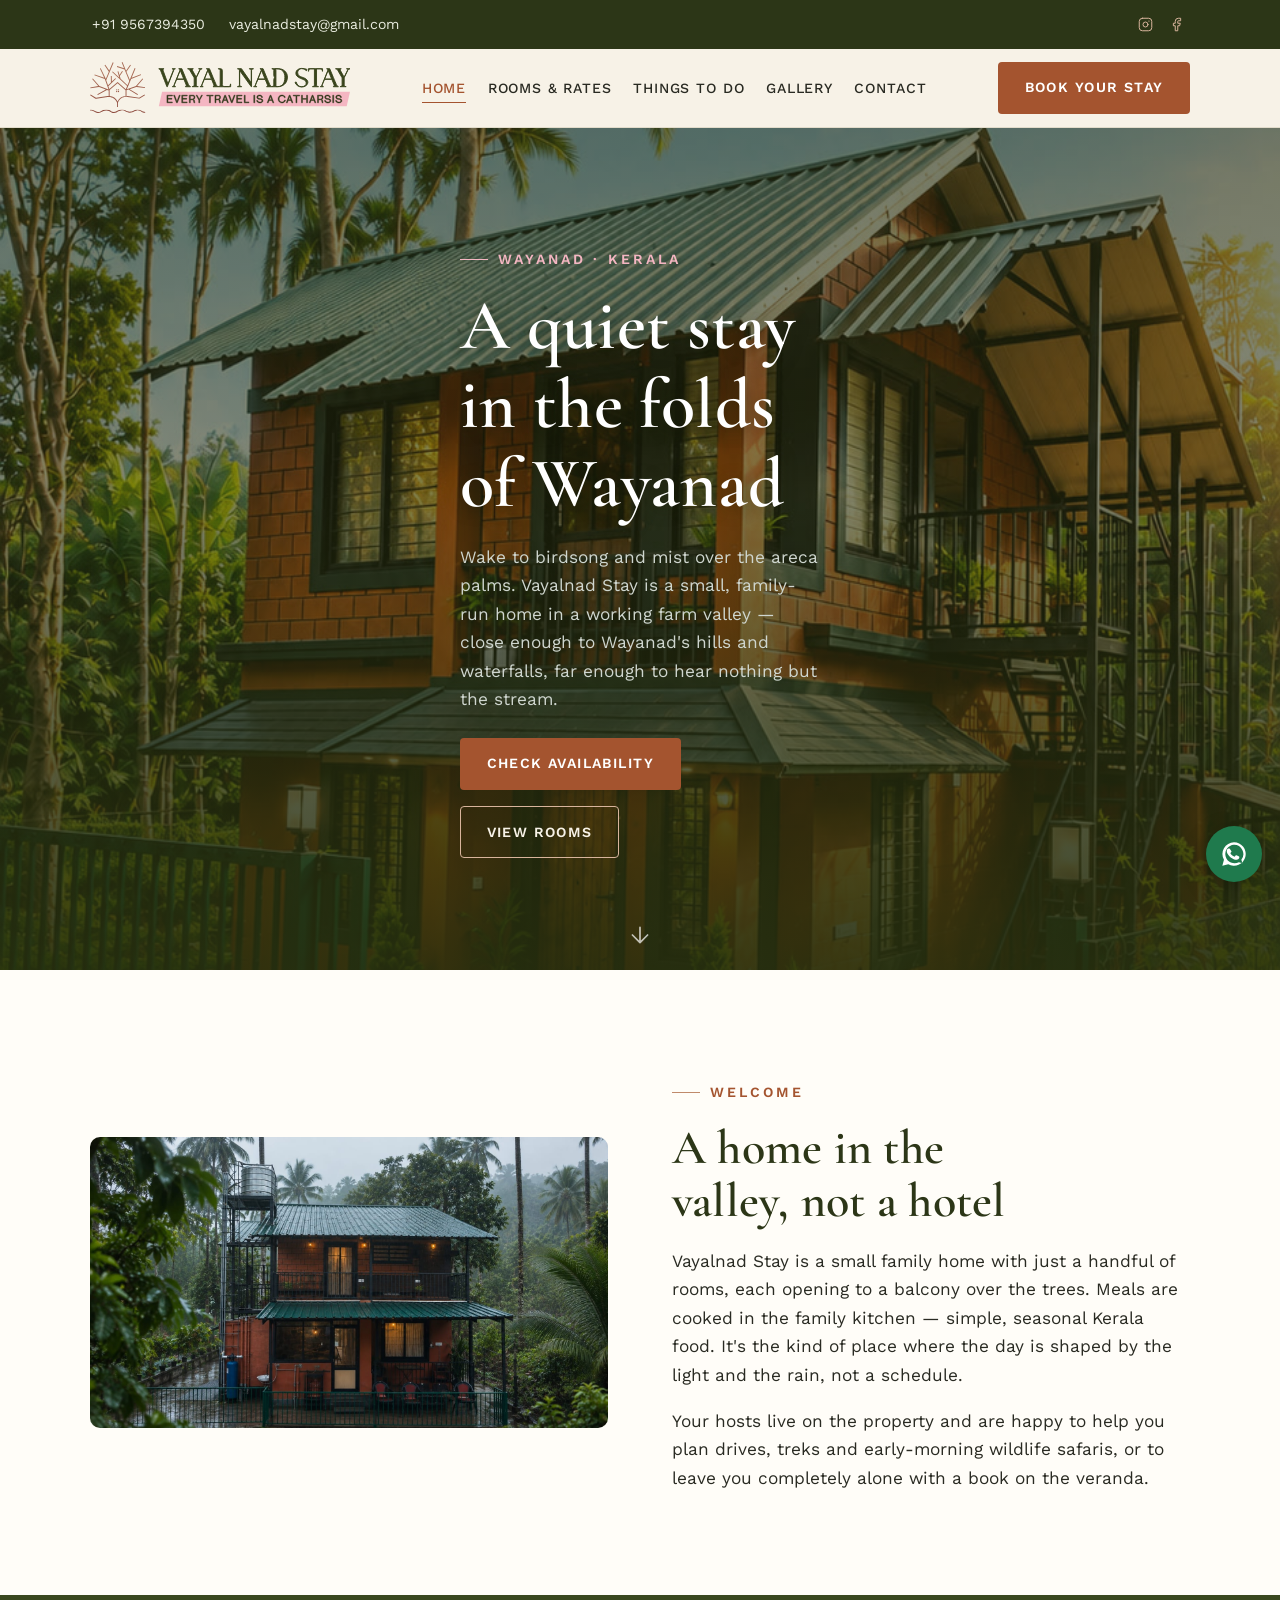
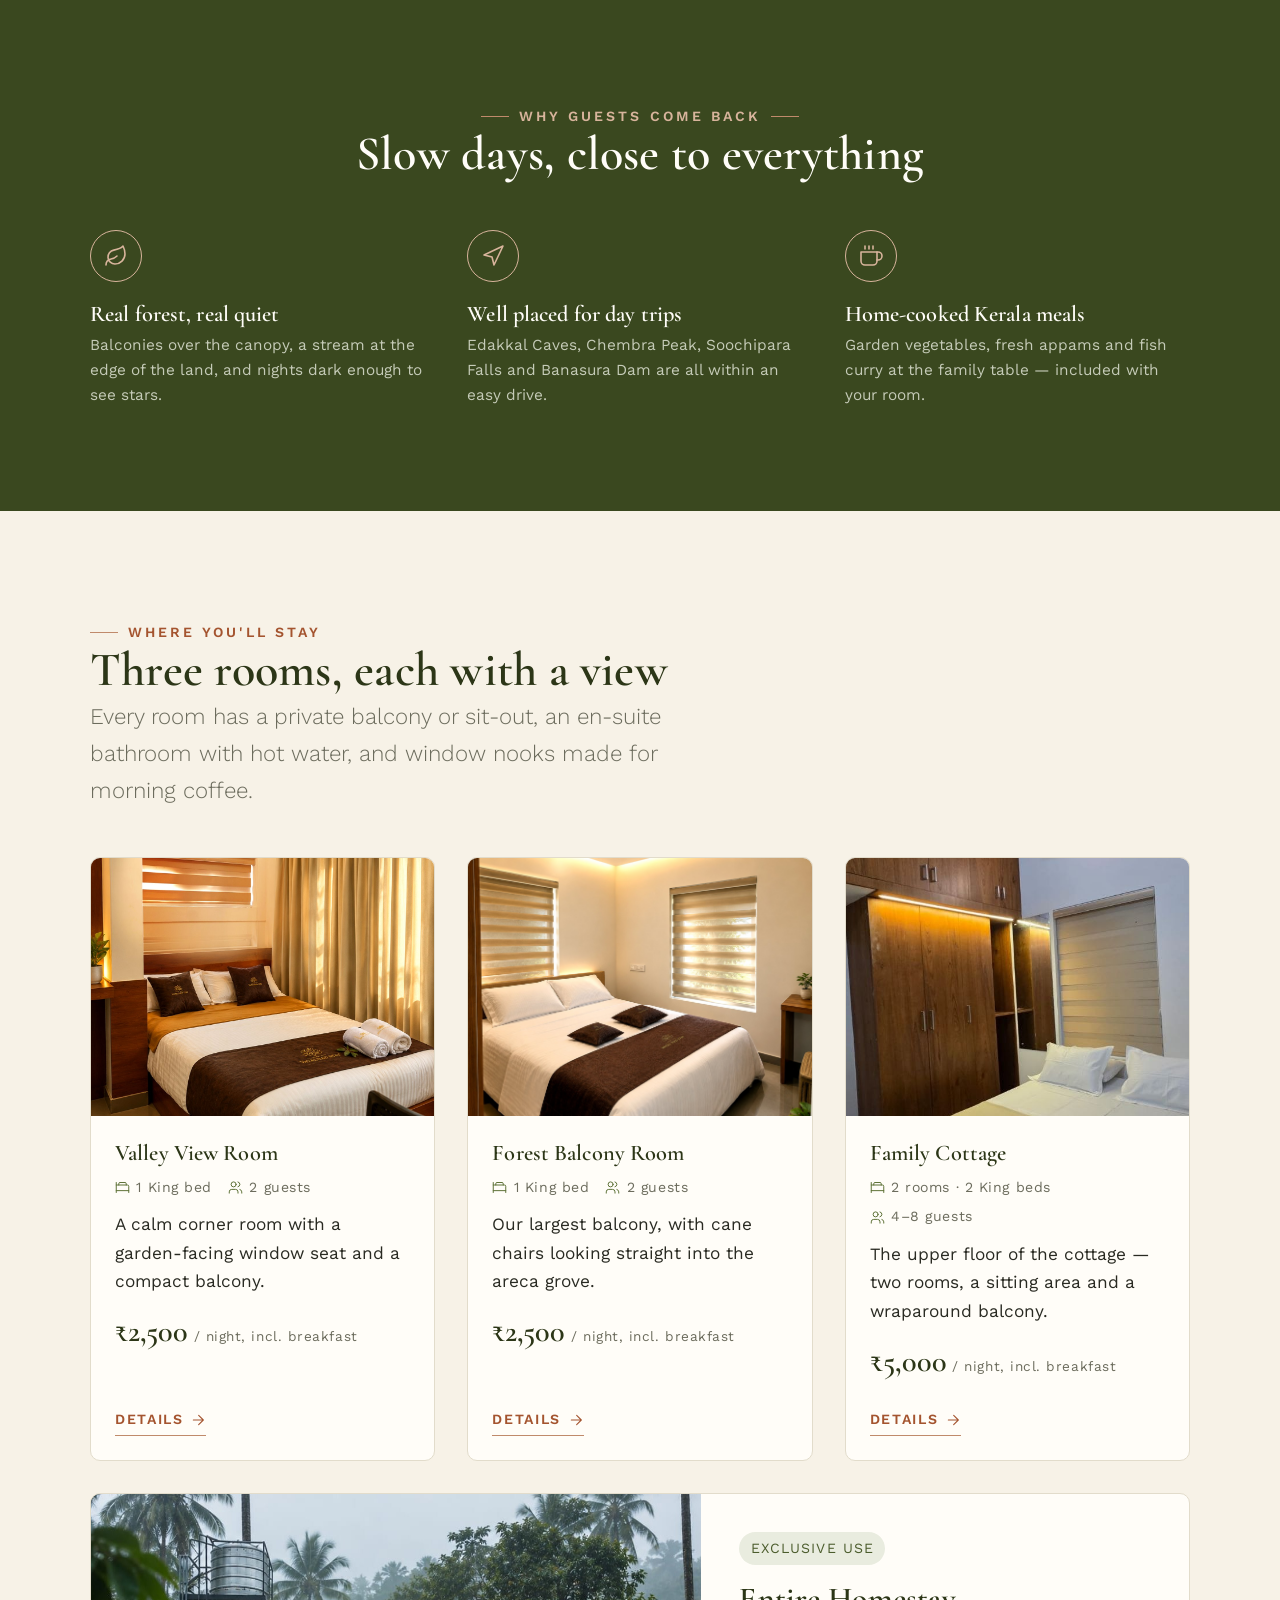
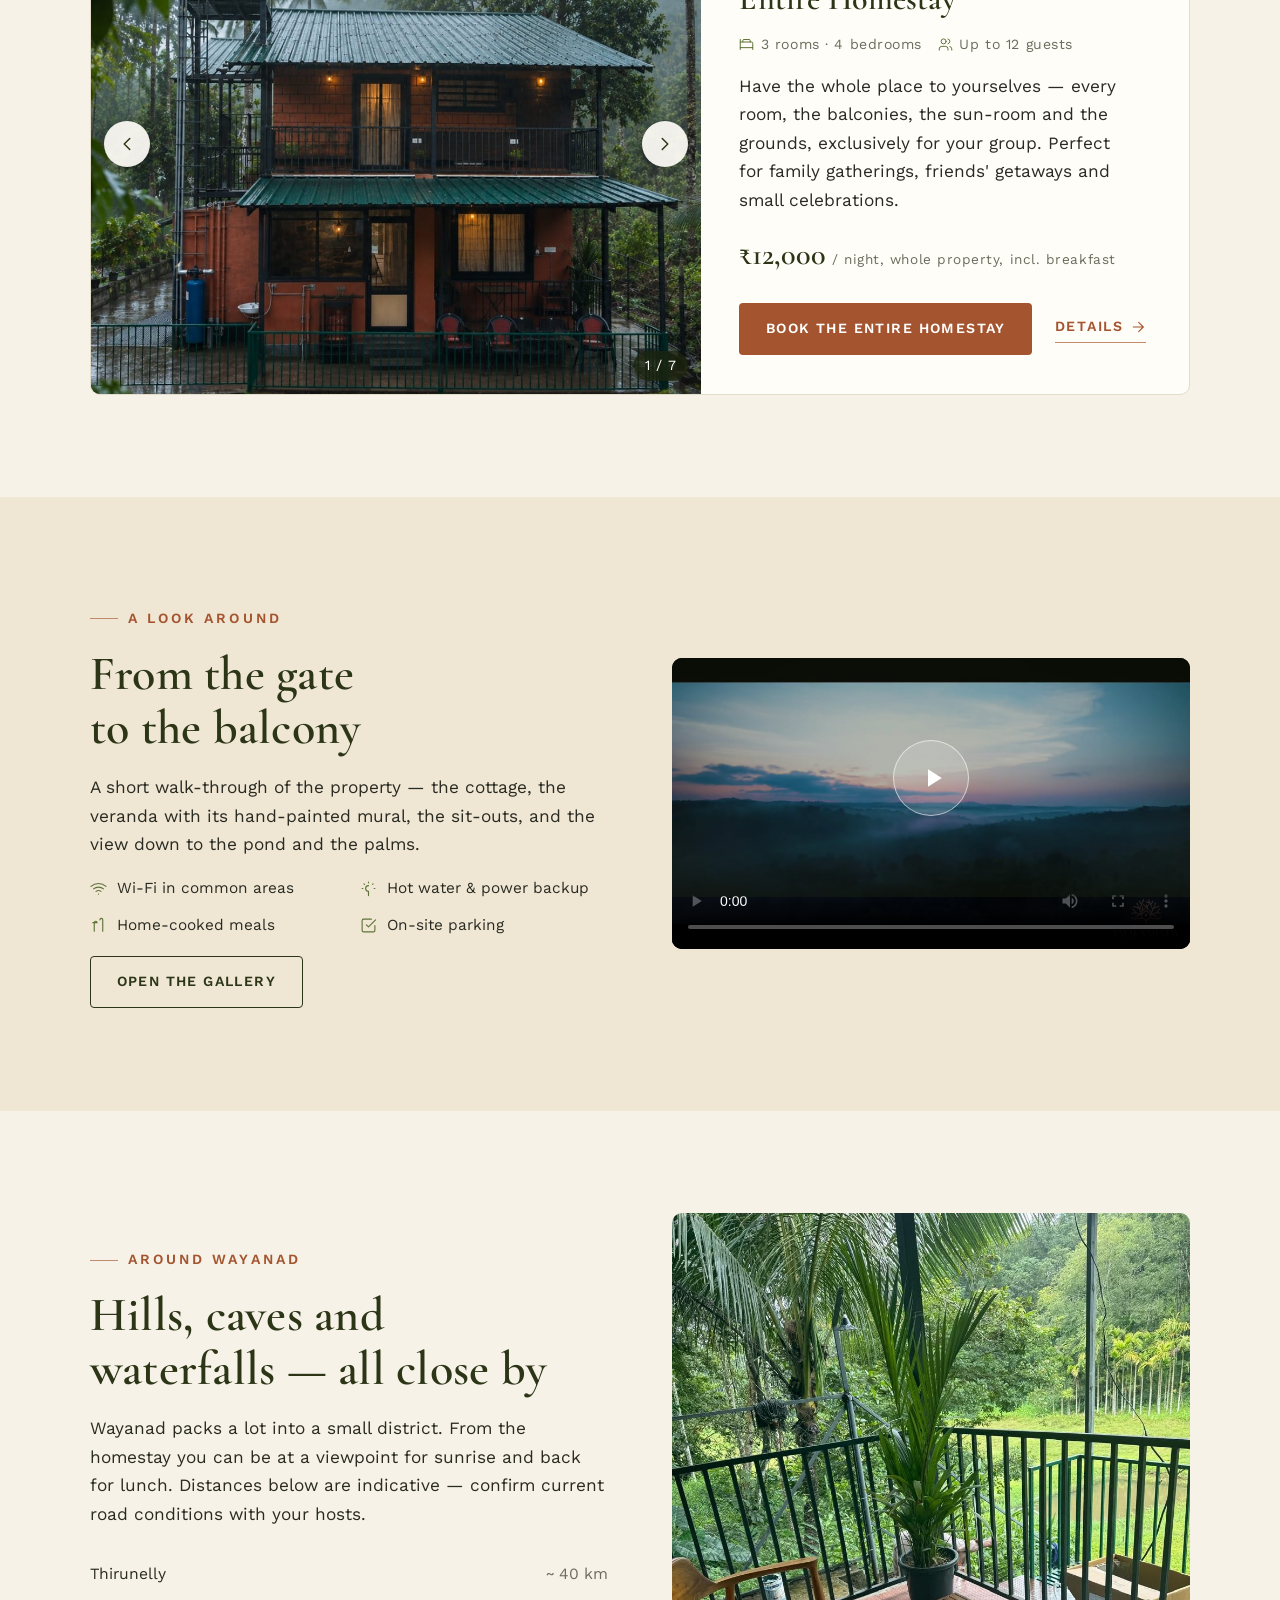
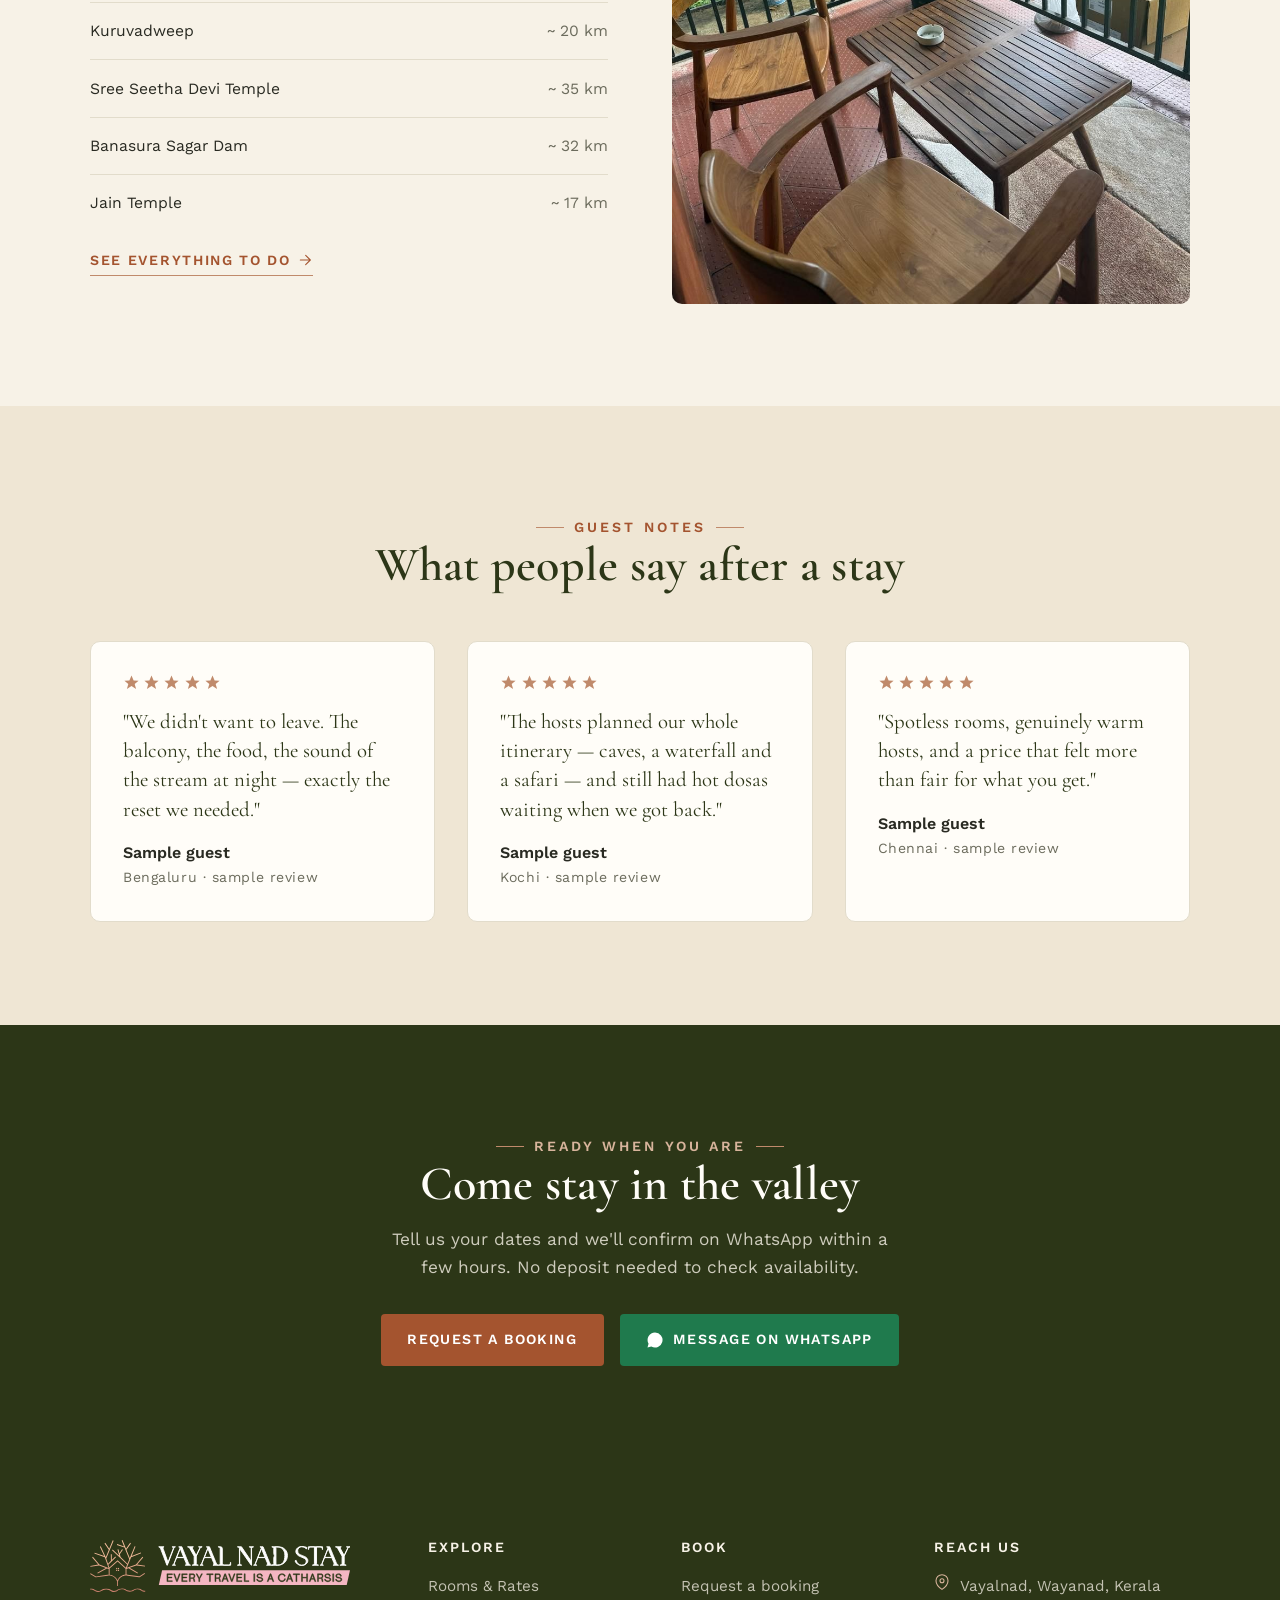
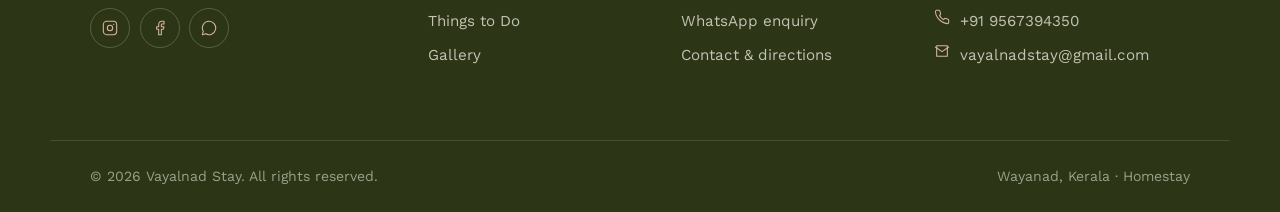
==== commit 098ca901: "Add Entire Homestay card with photo slider; update room details - New "Entire Homestay" card (home p" ====
--- a/index.html
+++ b/index.html
@@ -150,7 +150,7 @@
           <h3>Forest Balcony Room</h3>
           <div class="card__meta">
             <span><svg class="icon" viewBox="0 0 24 24"><path d="M2 4v16M2 8h18a2 2 0 0 1 2 2v10M2 17h20M6 8V6a2 2 0 0 1 2-2h8a2 2 0 0 1 2 2v2"/></svg>1 King bed</span>
-            <span><svg class="icon" viewBox="0 0 24 24"><path d="M16 21v-2a4 4 0 0 0-4-4H6a4 4 0 0 0-4 4v2"/><circle cx="9" cy="7" r="4"/><path d="M22 21v-2a4 4 0 0 0-3-3.87M16 3.13a4 4 0 0 1 0 7.75"/></svg>2 guests + 1 child</span>
+            <span><svg class="icon" viewBox="0 0 24 24"><path d="M16 21v-2a4 4 0 0 0-4-4H6a4 4 0 0 0-4 4v2"/><circle cx="9" cy="7" r="4"/><path d="M22 21v-2a4 4 0 0 0-3-3.87M16 3.13a4 4 0 0 1 0 7.75"/></svg>2 guests</span>
           </div>
           <p>Our largest balcony, with cane chairs looking straight into the areca grove.</p>
           <div class="price"><span class="price__amount">&#8377;2,500</span><span class="price__unit">/ night, incl. breakfast</span></div>
@@ -162,15 +162,45 @@
         <div class="card__body">
           <h3>Family Cottage</h3>
           <div class="card__meta">
-            <span><svg class="icon" viewBox="0 0 24 24"><path d="M2 4v16M2 8h18a2 2 0 0 1 2 2v10M2 17h20M6 8V6a2 2 0 0 1 2-2h8a2 2 0 0 1 2 2v2"/></svg>2 bedrooms</span>
-            <span><svg class="icon" viewBox="0 0 24 24"><path d="M16 21v-2a4 4 0 0 0-4-4H6a4 4 0 0 0-4 4v2"/><circle cx="9" cy="7" r="4"/><path d="M22 21v-2a4 4 0 0 0-3-3.87M16 3.13a4 4 0 0 1 0 7.75"/></svg>4–5 guests</span>
-          </div>
-          <p>The upper floor of the cottage — two bedrooms, a sitting area and a wraparound balcony.</p>
-          <div class="price"><span class="price__amount">&#8377;8,000</span><span class="price__unit">/ night, incl. breakfast</span></div>
+            <span><svg class="icon" viewBox="0 0 24 24"><path d="M2 4v16M2 8h18a2 2 0 0 1 2 2v10M2 17h20M6 8V6a2 2 0 0 1 2-2h8a2 2 0 0 1 2 2v2"/></svg>2 rooms &middot; 2 King beds</span>
+            <span><svg class="icon" viewBox="0 0 24 24"><path d="M16 21v-2a4 4 0 0 0-4-4H6a4 4 0 0 0-4 4v2"/><circle cx="9" cy="7" r="4"/><path d="M22 21v-2a4 4 0 0 0-3-3.87M16 3.13a4 4 0 0 1 0 7.75"/></svg>4–8 guests</span>
+          </div>
+          <p>The upper floor of the cottage — two rooms, a sitting area and a wraparound balcony.</p>
+          <div class="price"><span class="price__amount">&#8377;5,000</span><span class="price__unit">/ night, incl. breakfast</span></div>
           <div class="card__foot"><a class="textlink" href="rooms.html#family-cottage">Details <svg class="icon" viewBox="0 0 24 24"><path d="M5 12h14M13 5l7 7-7 7"/></svg></a></div>
         </div>
       </article>
     </div>
+      <article class="card card--wide reveal" id="entire-homestay">
+        <div class="slider" role="region" aria-roledescription="carousel" aria-label="Entire homestay photos" tabindex="0">
+          <div class="slider__track">
+            <figure class="slider__slide"><img src="assets/img/welcome.jpg" alt="The cottage glowing with warm lights in the rain"></figure>
+            <figure class="slider__slide"><img src="assets/img/balcony-rain-pond.jpg" alt="Rain-washed balcony looking over the paddy pond and areca trees" loading="lazy"></figure>
+            <figure class="slider__slide"><img src="assets/img/balcony-dusk-stairs.jpg" alt="Balcony and outdoor staircase at dusk with mist over the valley" loading="lazy"></figure>
+            <figure class="slider__slide"><img src="assets/img/living-room.jpg" alt="Living area with a wooden bookshelf, green chairs and a window with layered blinds" loading="lazy"></figure>
+            <figure class="slider__slide"><img src="assets/img/sunroom-window.jpg" alt="Bright sun-room with a low table, green chairs and garden windows" style="object-position:center 40%" loading="lazy"></figure>
+            <figure class="slider__slide"><img src="assets/img/room-valley-view.jpg" alt="The Valley View Room with a King bed and branded pillows" style="object-position:center 68%" loading="lazy"></figure>
+            <figure class="slider__slide"><img src="assets/img/room-twin-window.jpg" alt="The master bedroom with two windows and layered blinds" loading="lazy"></figure>
+          </div>
+          <button class="slider__btn slider__btn--prev" type="button" aria-label="Previous photo"><svg class="icon" viewBox="0 0 24 24"><path d="m15 18-6-6 6-6"/></svg></button>
+          <button class="slider__btn slider__btn--next" type="button" aria-label="Next photo"><svg class="icon" viewBox="0 0 24 24"><path d="m9 18 6-6-6-6"/></svg></button>
+          <div class="slider__count" aria-live="polite">1 / 7</div>
+        </div>
+        <div class="card__body">
+          <span class="tag">Exclusive use</span>
+          <h3>Entire Homestay</h3>
+          <div class="card__meta">
+            <span><svg class="icon" viewBox="0 0 24 24"><path d="M2 4v16M2 8h18a2 2 0 0 1 2 2v10M2 17h20M6 8V6a2 2 0 0 1 2-2h8a2 2 0 0 1 2 2v2"/></svg>3 rooms &middot; 4 bedrooms</span>
+            <span><svg class="icon" viewBox="0 0 24 24"><path d="M16 21v-2a4 4 0 0 0-4-4H6a4 4 0 0 0-4 4v2"/><circle cx="9" cy="7" r="4"/><path d="M22 21v-2a4 4 0 0 0-3-3.87M16 3.13a4 4 0 0 1 0 7.75"/></svg>Up to 12 guests</span>
+          </div>
+          <p>Have the whole place to yourselves &mdash; every room, the balconies, the sun-room and the grounds, exclusively for your group. Perfect for family gatherings, friends' getaways and small celebrations.</p>
+          <div class="price"><span class="price__amount">&#8377;12,000</span><span class="price__unit">/ night, whole property, incl. breakfast</span></div>
+          <div class="card__actions">
+            <a class="btn btn--primary" href="booking.html?room=Entire%20Homestay">Book the entire homestay</a>
+            <a class="textlink" href="rooms.html#entire-homestay">Details <svg class="icon" viewBox="0 0 24 24"><path d="M5 12h14M13 5l7 7-7 7"/></svg></a>
+          </div>
+        </div>
+      </article>
   </div>
 </section>
 
--- a/assets/css/styles.css
+++ b/assets/css/styles.css
@@ -416,6 +416,70 @@
 .card__meta .icon { width: 15px; height: 15px; color: var(--green-600); }
 .card__foot { margin-top: auto; padding-top: .4rem; }
 
+/* ---------- Photo slider (arrows) ---------- */
+.slider {
+  position: relative;
+  overflow: hidden;
+  aspect-ratio: 4 / 3;
+  background: var(--green-900);
+  touch-action: pan-y;
+  user-select: none;
+}
+.slider:focus-visible { outline: 3px solid var(--pink); outline-offset: -3px; }
+.slider__track {
+  position: absolute;
+  inset: 0;
+  display: flex;
+  transition: transform .45s var(--ease);
+}
+.slider__slide { flex: 0 0 100%; height: 100%; margin: 0; }
+.slider__slide img { width: 100%; height: 100%; object-fit: cover; -webkit-user-drag: none; }
+.slider__btn {
+  position: absolute;
+  top: 50%;
+  transform: translateY(-50%);
+  width: 46px; height: 46px;
+  display: grid; place-items: center;
+  border: 0; border-radius: 50%;
+  background: rgba(255, 253, 248, .92);
+  color: var(--green-900);
+  box-shadow: 0 2px 10px rgba(0, 0, 0, .25);
+  cursor: pointer;
+  transition: background .2s var(--ease), transform .2s var(--ease);
+}
+.slider__btn:hover { background: #fff; transform: translateY(-50%) scale(1.08); }
+.slider__btn .icon { width: 22px; height: 22px; }
+.slider__btn--prev { left: .8rem; }
+.slider__btn--next { right: .8rem; }
+.slider__count {
+  position: absolute;
+  right: .8rem; bottom: .8rem;
+  padding: .2rem .7rem;
+  border-radius: 999px;
+  background: rgba(30, 38, 15, .72);
+  color: #fff;
+  font-size: var(--step--1);
+  letter-spacing: .06em;
+}
+.card--wide {
+  display: grid;
+  grid-template-columns: 1.25fr 1fr;
+  margin-top: clamp(1.4rem, 3vw, 2rem);
+}
+.card--wide:hover { transform: none; }
+.card--wide .tag { align-self: flex-start; }
+.card--wide .slider { height: 100%; aspect-ratio: auto; min-height: 380px; }
+.card--wide .price__amount { white-space: nowrap; }
+.card--wide .card__body { padding: clamp(1.5rem, 3vw, 2.4rem); justify-content: center; gap: 1rem; }
+.card--wide .card__body h3 { font-size: var(--step-2); }
+.card--wide .card__actions { display: flex; flex-wrap: wrap; align-items: center; gap: 1rem 1.4rem; margin-top: .4rem; }
+@media (max-width: 860px) {
+  .card--wide { grid-template-columns: 1fr; }
+  .card--wide .slider { height: auto; aspect-ratio: 4 / 3; min-height: 0; }
+}
+.room-row__media .slider { height: 100%; aspect-ratio: auto; }
+.room-row__media .slider .slider__slide img { object-position: center; }
+
 .feature { text-align: left; }
 .feature__icon {
   width: 52px; height: 52px;
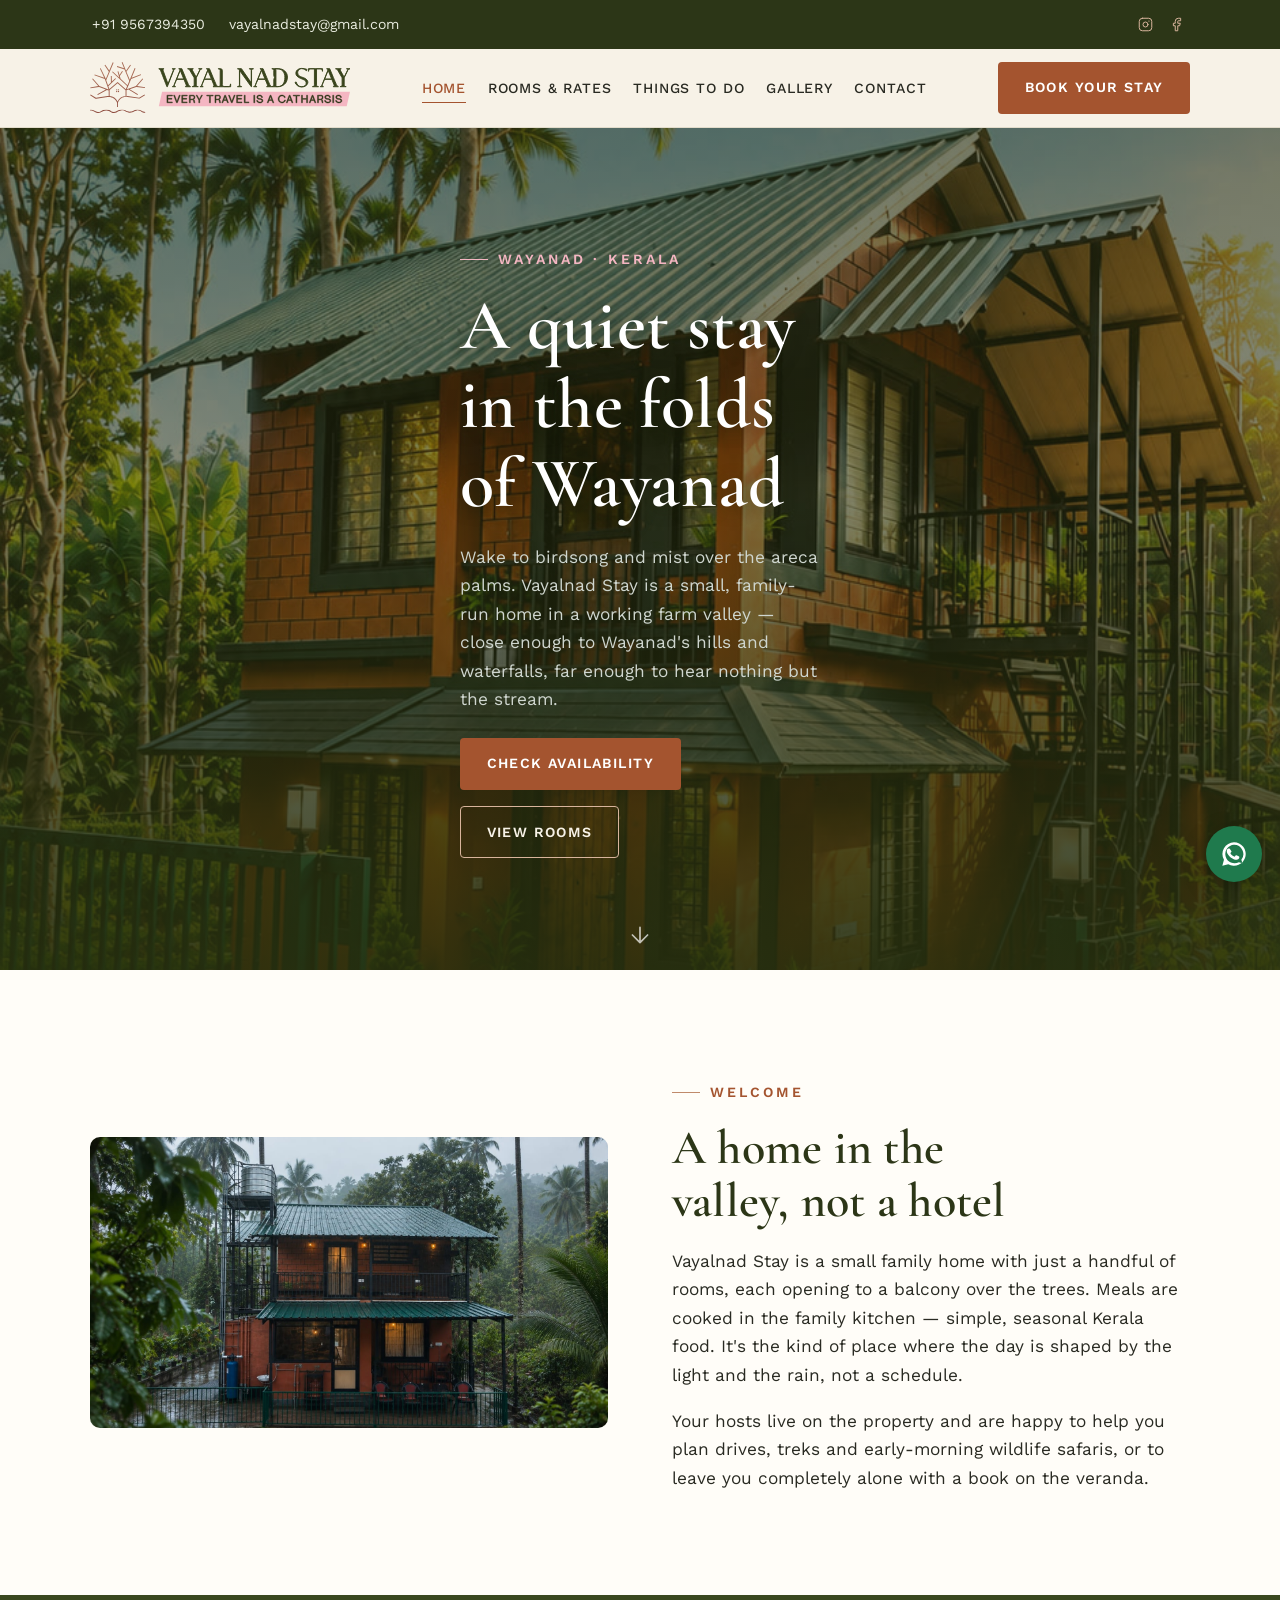
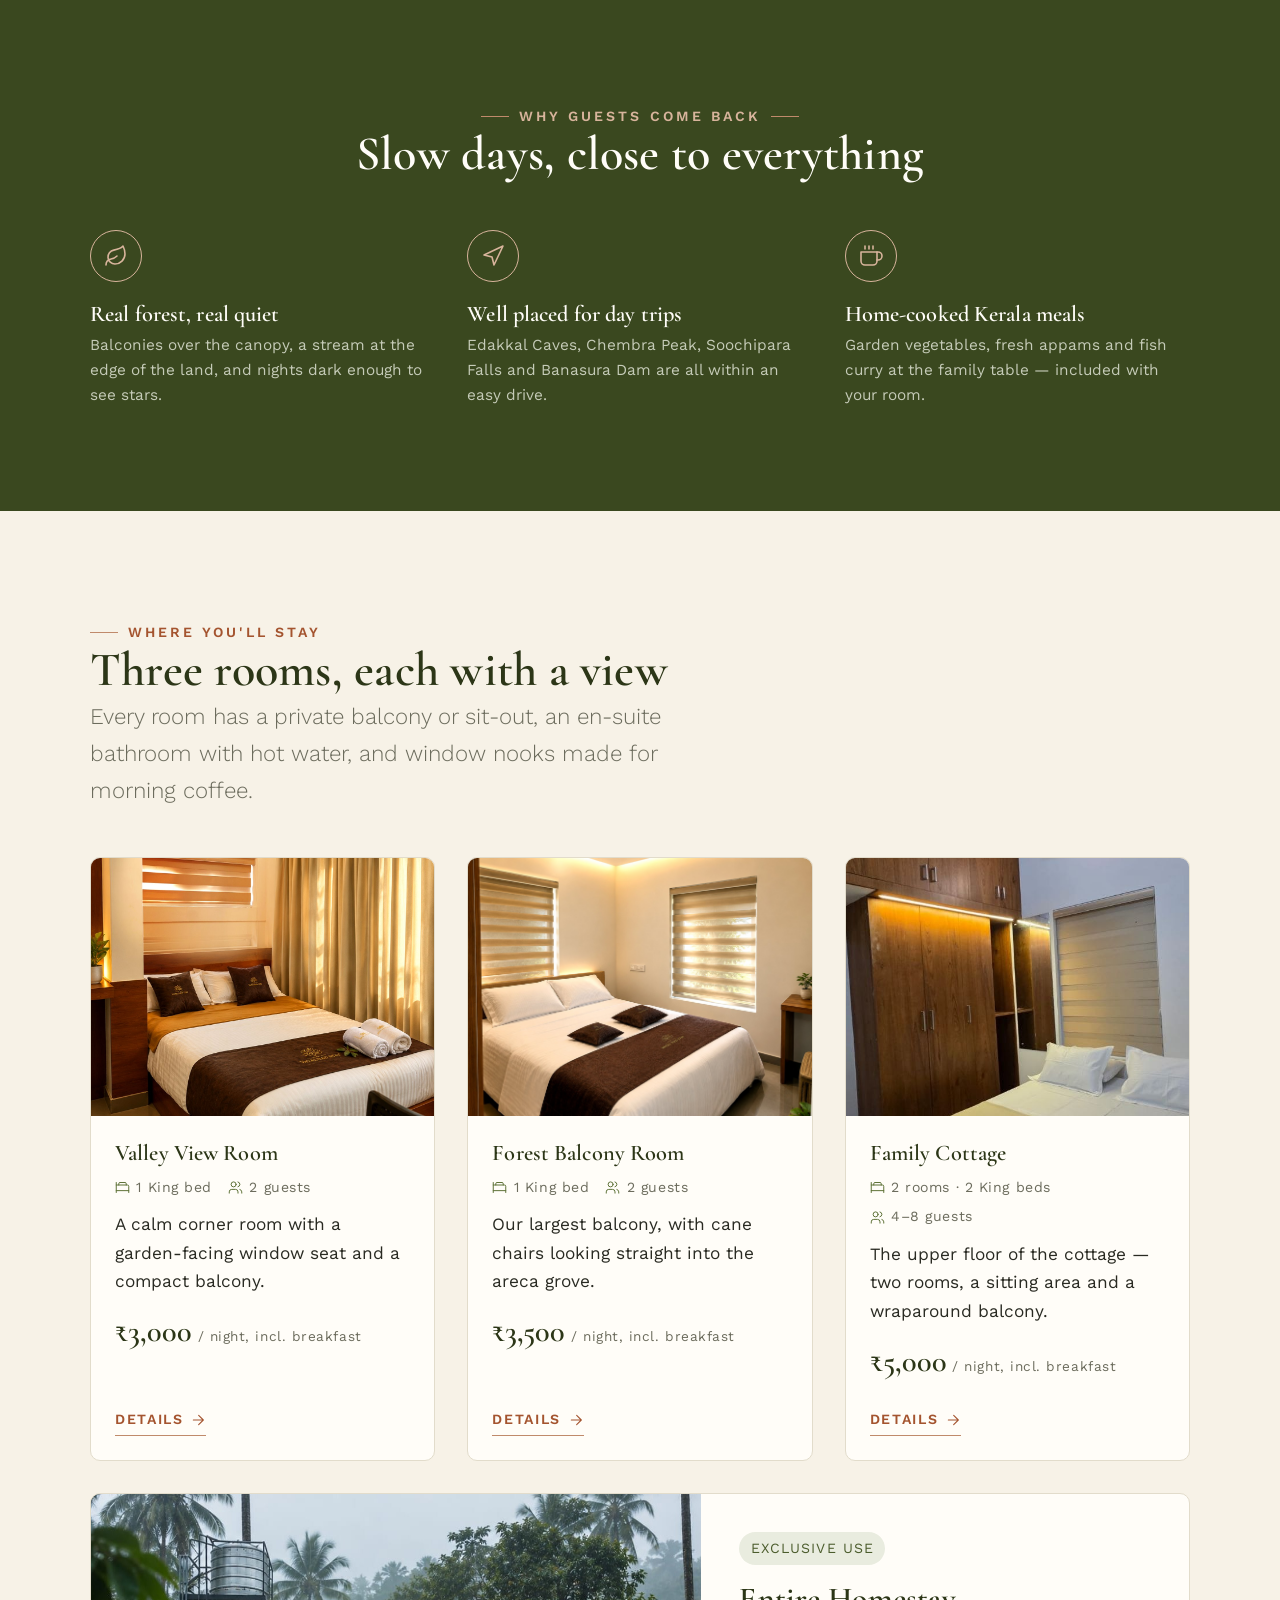
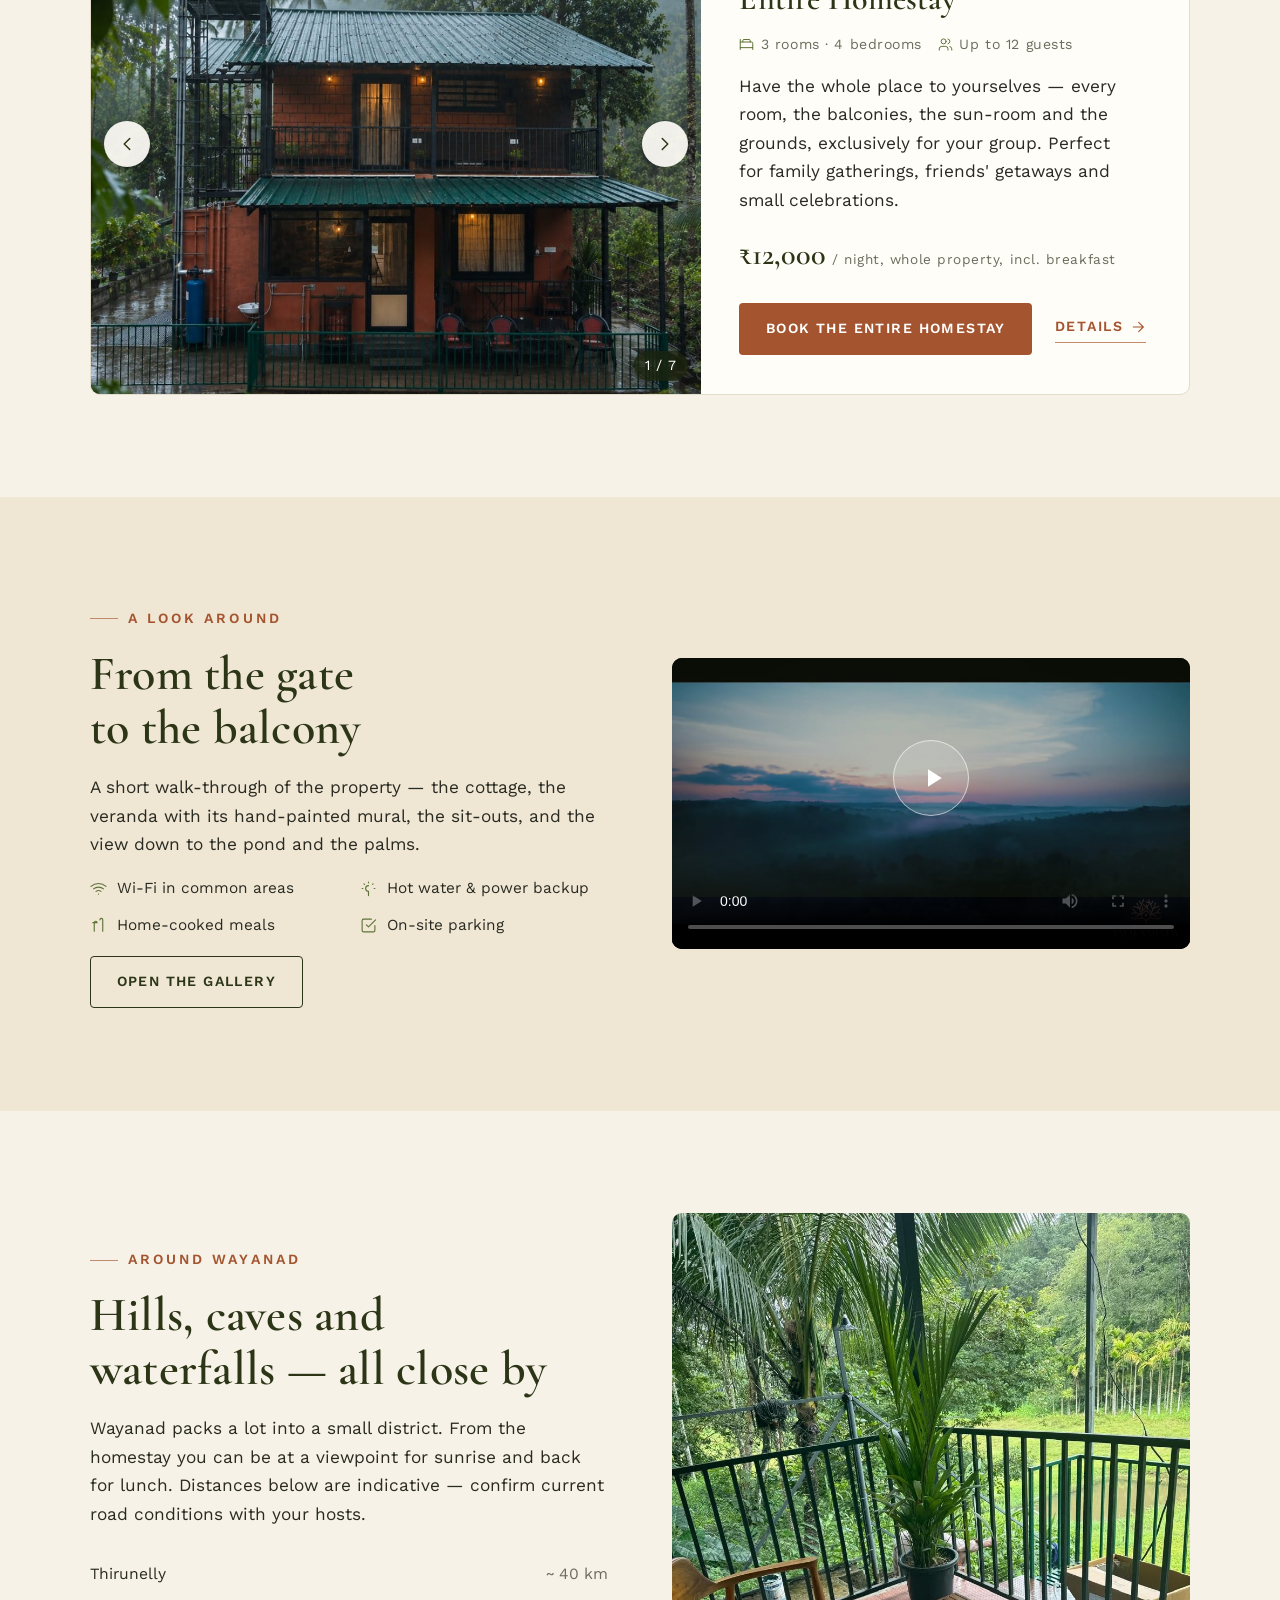
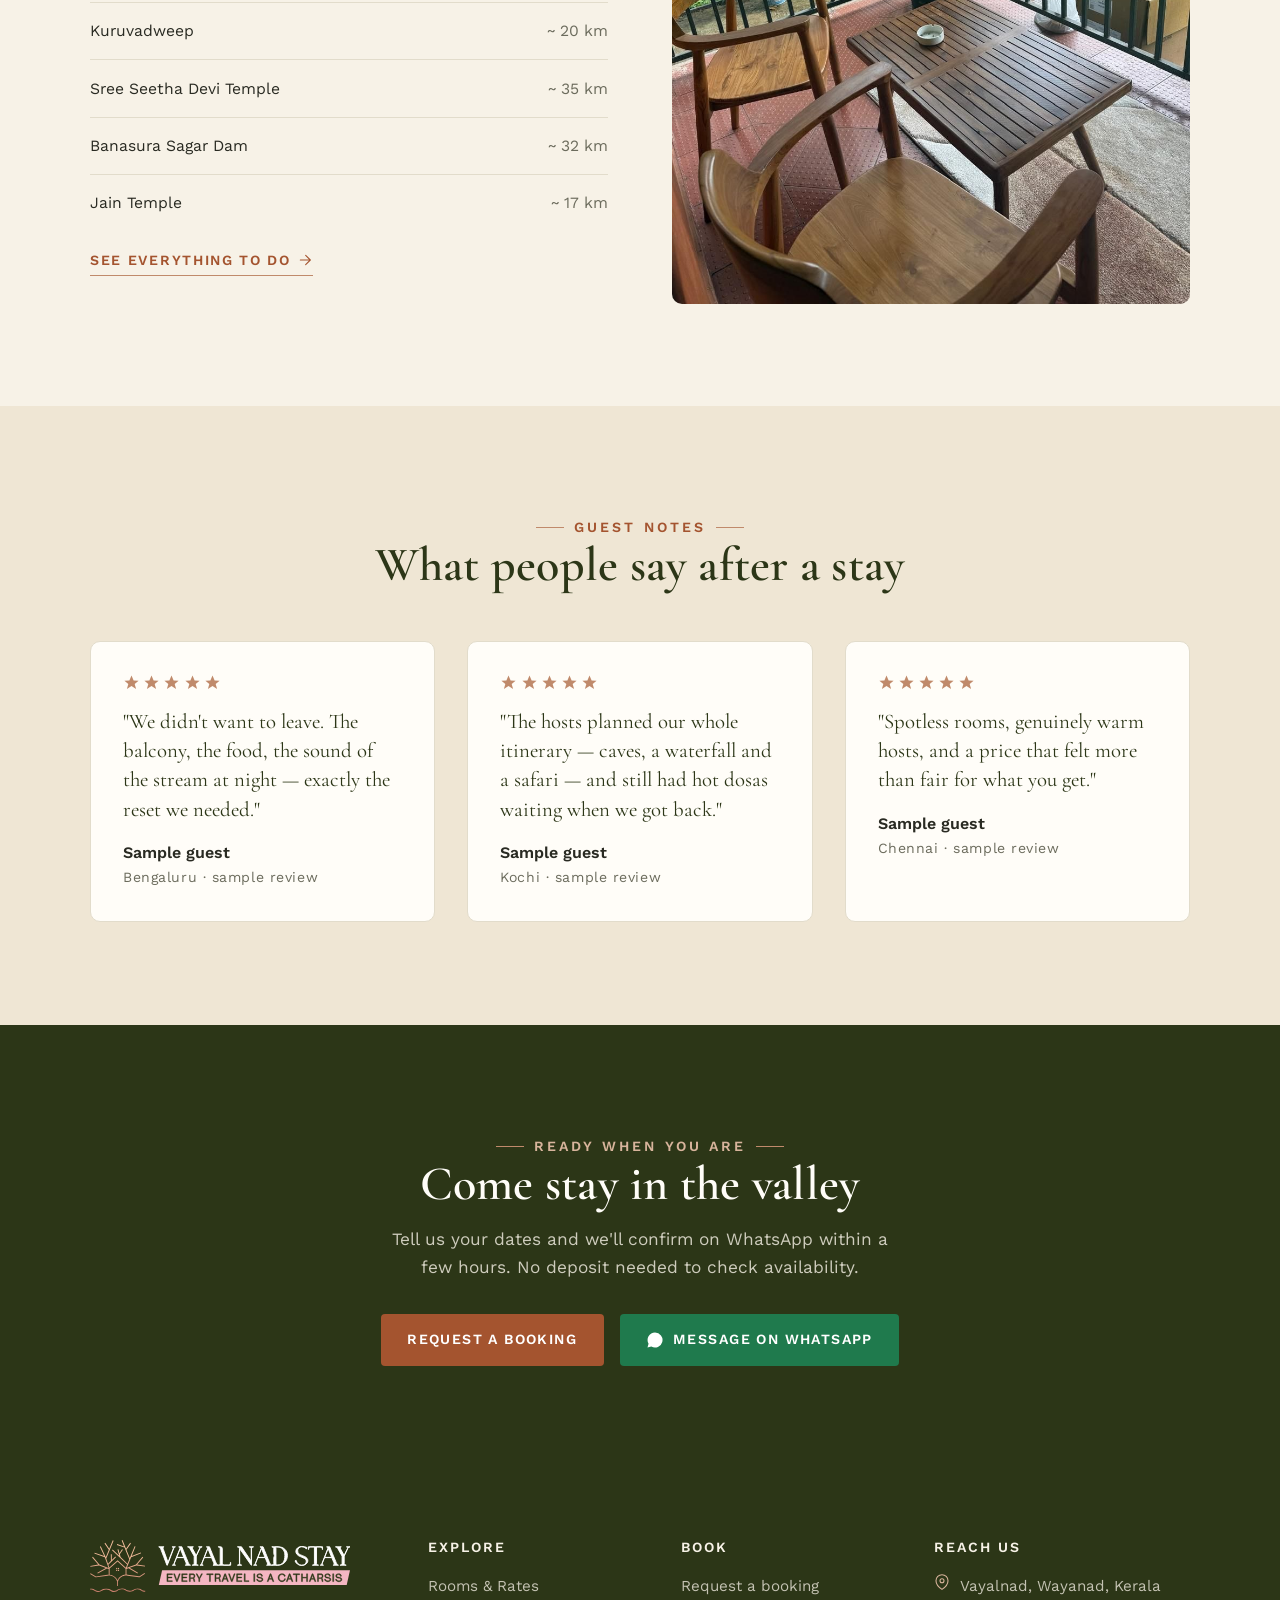
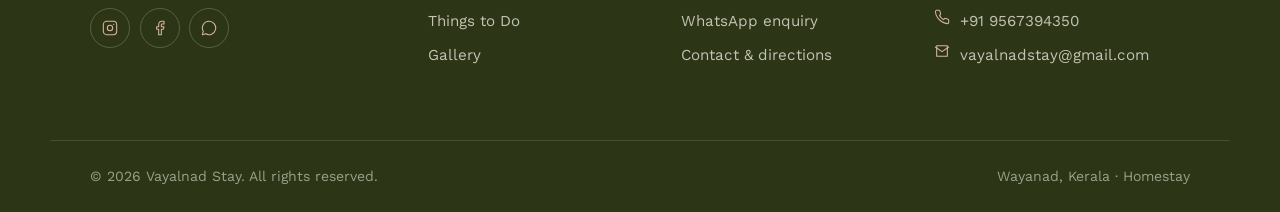
==== commit 1d5fe671: "Update room rates Valley View Room Rs 3,000 and Forest Balcony Room Rs 3,500 per night on the home, " ====
--- a/index.html
+++ b/index.html
@@ -140,7 +140,7 @@
             <span><svg class="icon" viewBox="0 0 24 24"><path d="M16 21v-2a4 4 0 0 0-4-4H6a4 4 0 0 0-4 4v2"/><circle cx="9" cy="7" r="4"/><path d="M22 21v-2a4 4 0 0 0-3-3.87M16 3.13a4 4 0 0 1 0 7.75"/></svg>2 guests</span>
           </div>
           <p>A calm corner room with a garden-facing window seat and a compact balcony.</p>
-          <div class="price"><span class="price__amount">&#8377;2,500</span><span class="price__unit">/ night, incl. breakfast</span></div>
+          <div class="price"><span class="price__amount">&#8377;3,000</span><span class="price__unit">/ night, incl. breakfast</span></div>
           <div class="card__foot"><a class="textlink" href="rooms.html#valley-view">Details <svg class="icon" viewBox="0 0 24 24"><path d="M5 12h14M13 5l7 7-7 7"/></svg></a></div>
         </div>
       </article>
@@ -153,7 +153,7 @@
             <span><svg class="icon" viewBox="0 0 24 24"><path d="M16 21v-2a4 4 0 0 0-4-4H6a4 4 0 0 0-4 4v2"/><circle cx="9" cy="7" r="4"/><path d="M22 21v-2a4 4 0 0 0-3-3.87M16 3.13a4 4 0 0 1 0 7.75"/></svg>2 guests</span>
           </div>
           <p>Our largest balcony, with cane chairs looking straight into the areca grove.</p>
-          <div class="price"><span class="price__amount">&#8377;2,500</span><span class="price__unit">/ night, incl. breakfast</span></div>
+          <div class="price"><span class="price__amount">&#8377;3,500</span><span class="price__unit">/ night, incl. breakfast</span></div>
           <div class="card__foot"><a class="textlink" href="rooms.html#forest-balcony">Details <svg class="icon" viewBox="0 0 24 24"><path d="M5 12h14M13 5l7 7-7 7"/></svg></a></div>
         </div>
       </article>
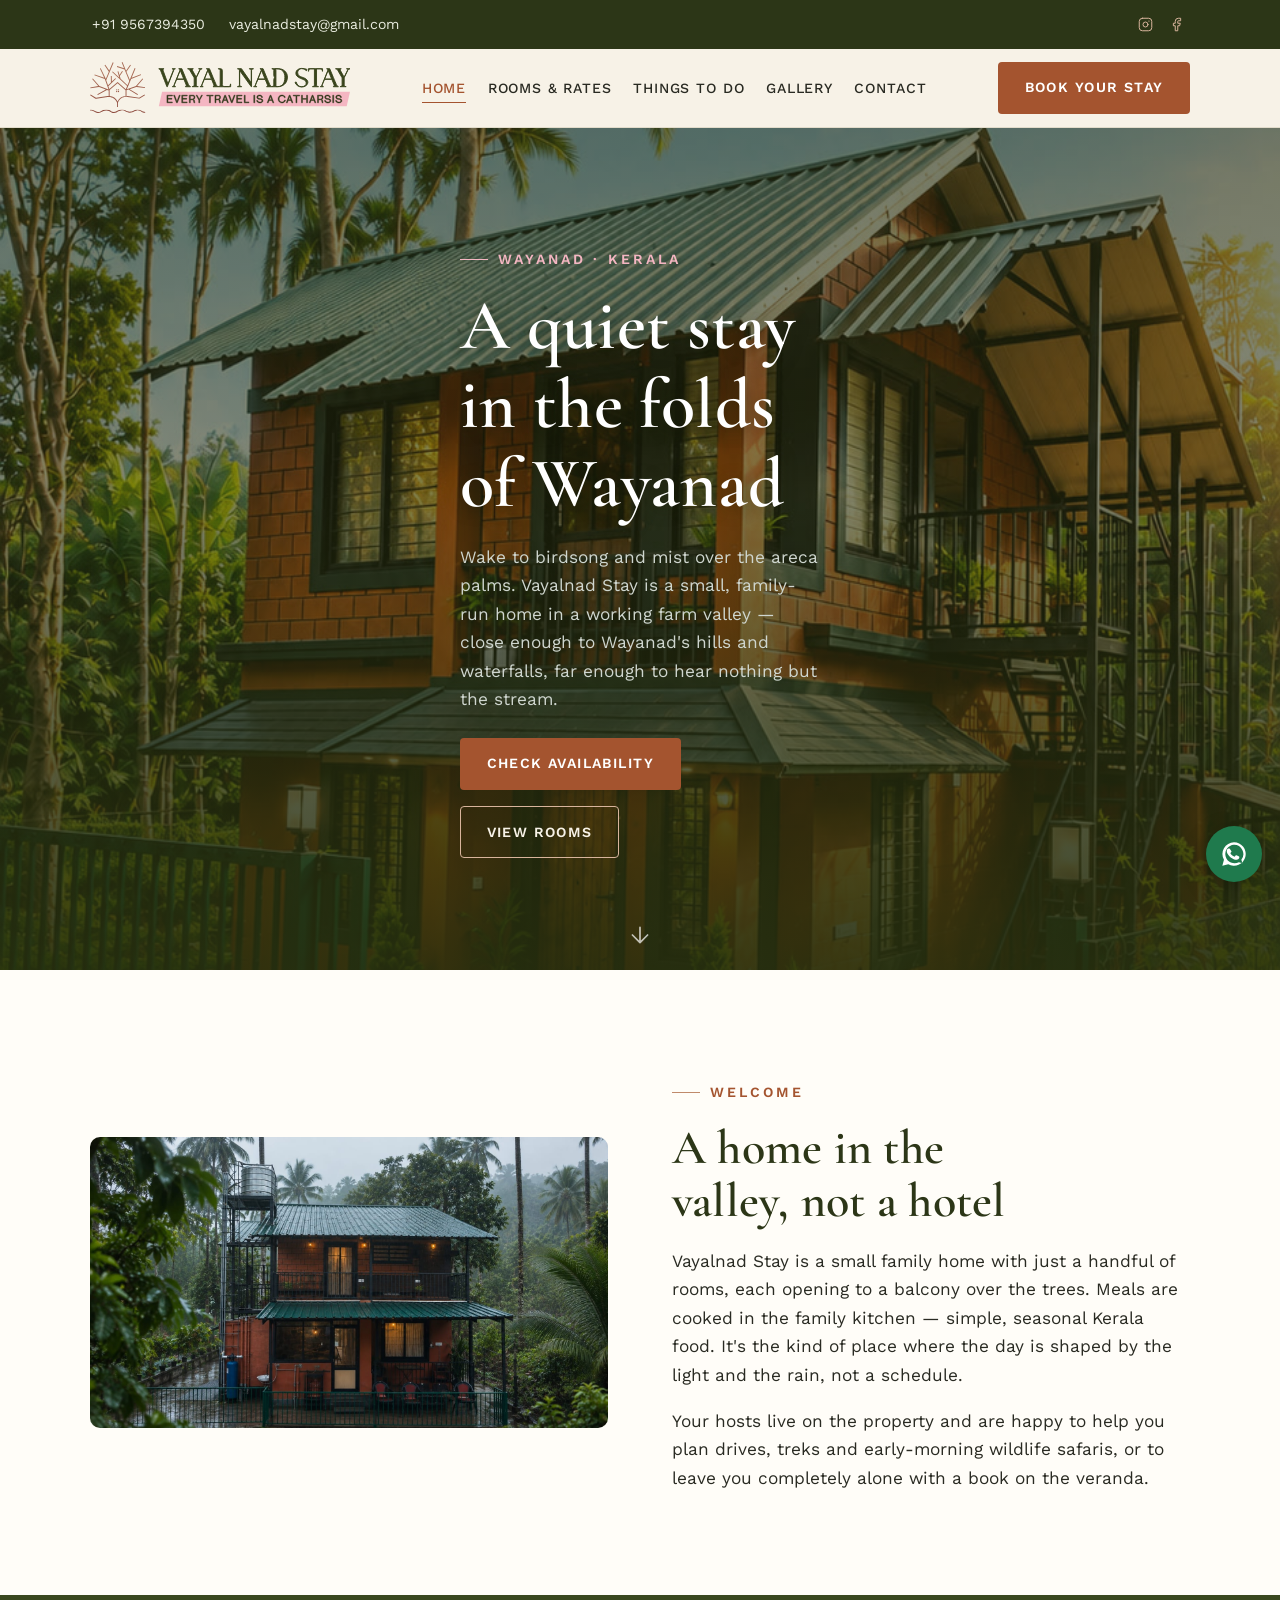
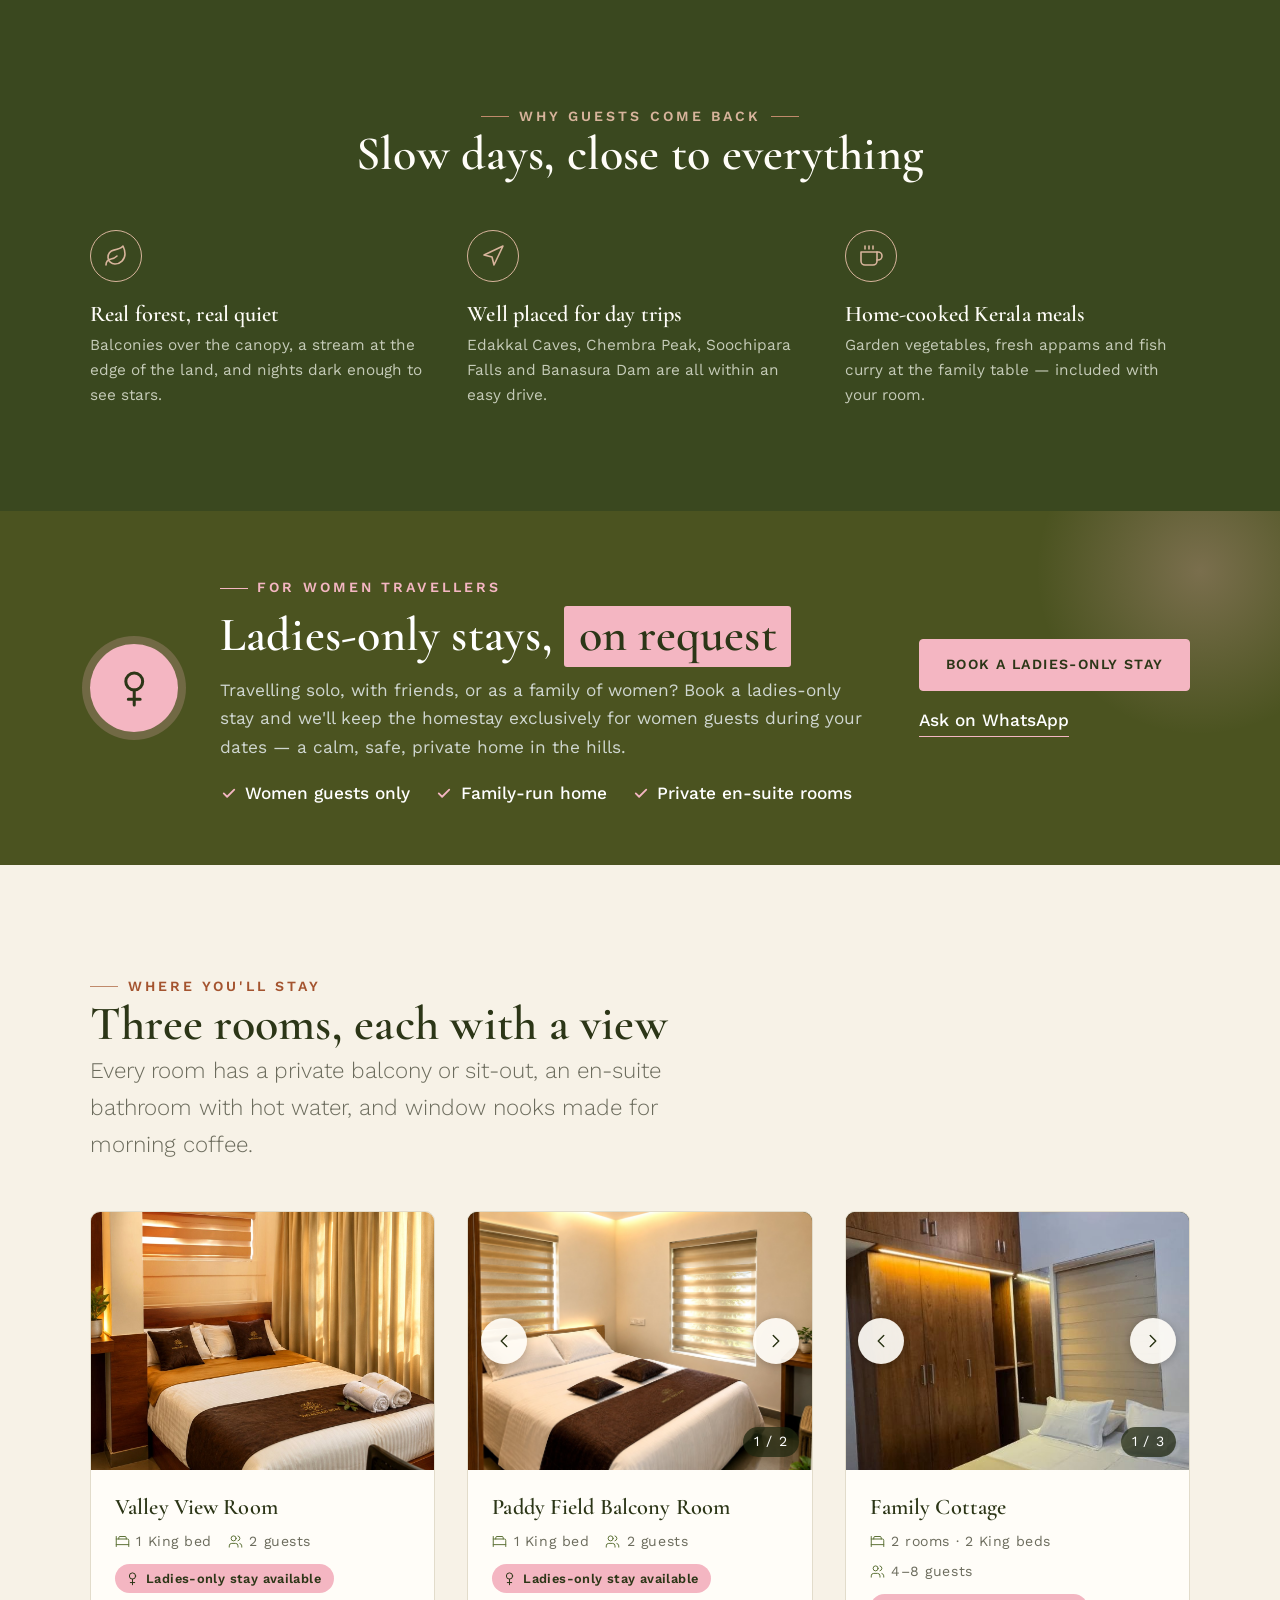
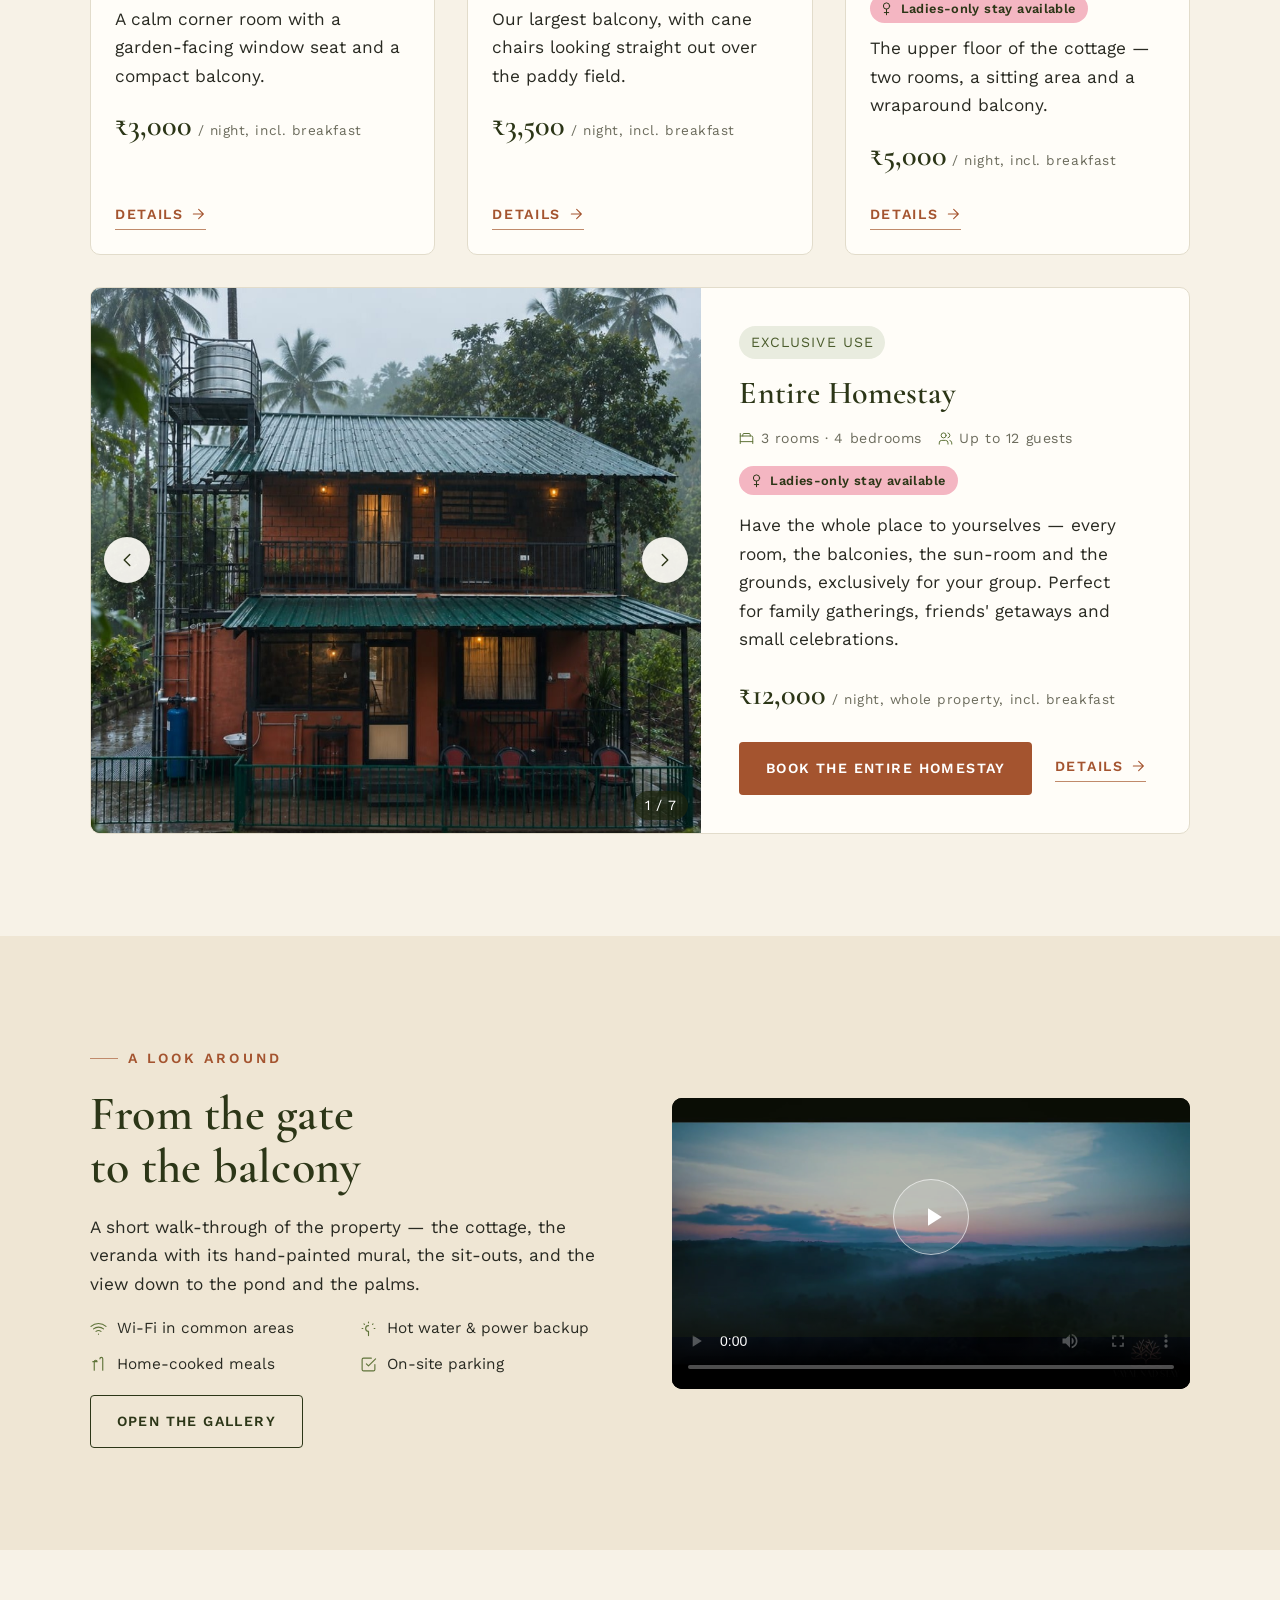
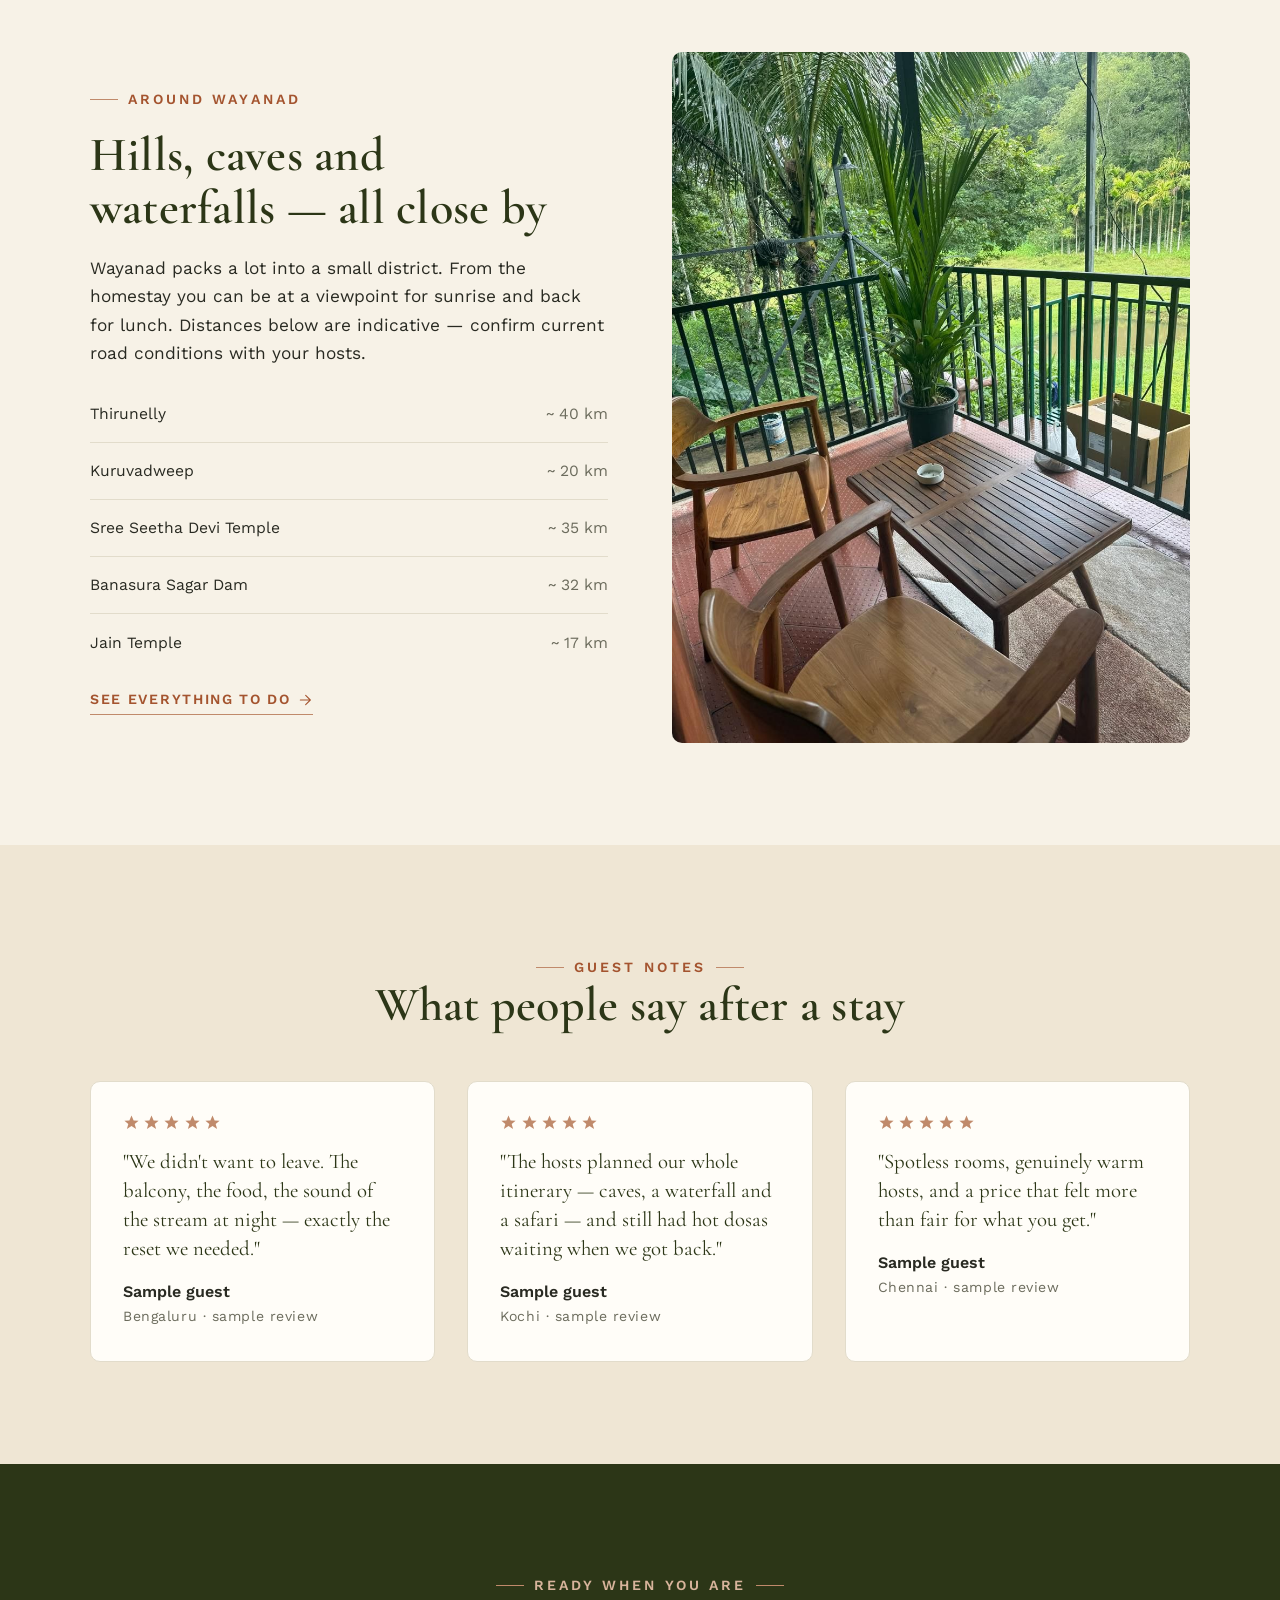
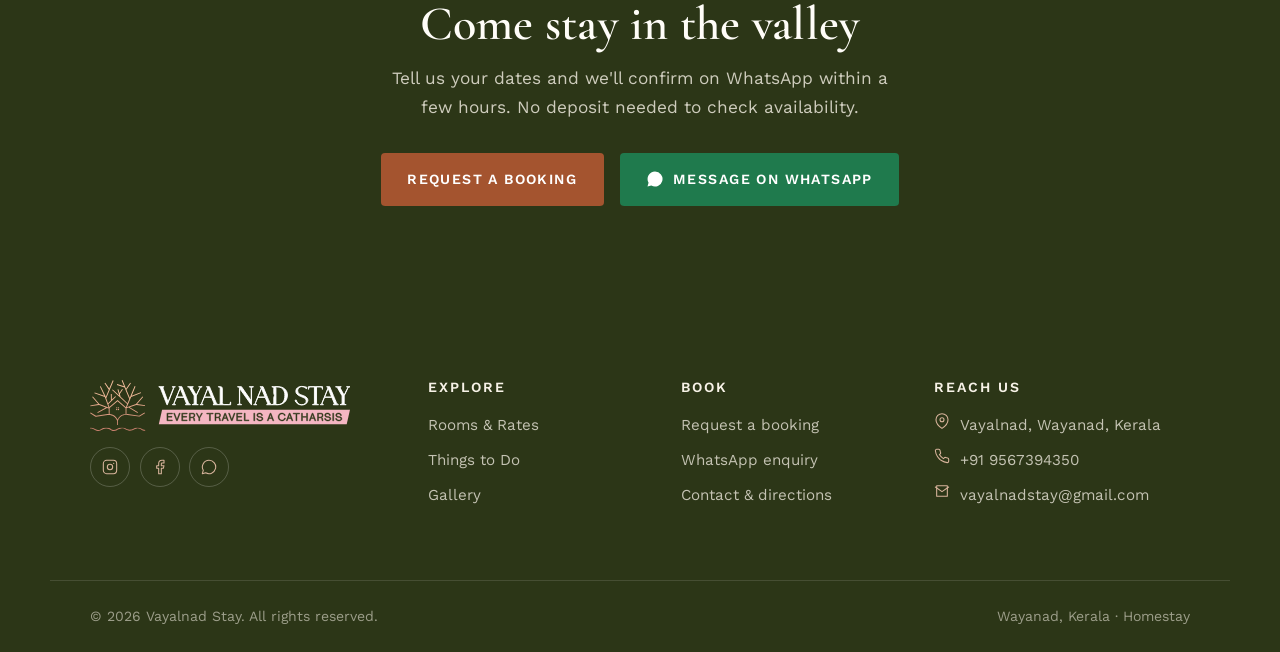
==== commit 963b8a4d: "Add ladies-only stays; room sliders, gallery photos, social links, rename - Ladies-only stays: pink/" ====
--- a/index.html
+++ b/index.html
@@ -27,8 +27,8 @@
     <div class="topbar__group">
       <span class="sr-only">Follow us</span>
       <div class="topbar__socials">
-        <a href="#" aria-label="Instagram" target="_blank" rel="noopener"><svg class="icon" viewBox="0 0 24 24"><rect x="2" y="2" width="20" height="20" rx="5"/><circle cx="12" cy="12" r="4"/><circle cx="17.5" cy="6.5" r="1" fill="currentColor" stroke="none"/></svg></a>
-        <a href="#" aria-label="Facebook" target="_blank" rel="noopener"><svg class="icon" viewBox="0 0 24 24"><path d="M18 2h-3a5 5 0 0 0-5 5v3H7v4h3v8h4v-8h3l1-4h-4V7a1 1 0 0 1 1-1h3z"/></svg></a>
+        <a href="https://www.instagram.com/vayal_nad_stay" aria-label="Instagram" target="_blank" rel="noopener"><svg class="icon" viewBox="0 0 24 24"><rect x="2" y="2" width="20" height="20" rx="5"/><circle cx="12" cy="12" r="4"/><circle cx="17.5" cy="6.5" r="1" fill="currentColor" stroke="none"/></svg></a>
+        <a href="https://www.facebook.com/share/1ByipynZVi/" aria-label="Facebook" target="_blank" rel="noopener"><svg class="icon" viewBox="0 0 24 24"><path d="M18 2h-3a5 5 0 0 0-5 5v3H7v4h3v8h4v-8h3l1-4h-4V7a1 1 0 0 1 1-1h3z"/></svg></a>
       </div>
     </div>
   </div>
@@ -122,6 +122,27 @@
   </div>
 </section>
 
+<!-- ================= LADIES-ONLY STAYS ================= -->
+<section class="ladies-band">
+  <div class="container ladies-band__inner reveal">
+    <div class="ladies-band__badge" aria-hidden="true"><svg class="icon" viewBox="0 0 24 24"><circle cx="12" cy="8" r="5"/><path d="M12 13v9M8.5 18.5h7"/></svg></div>
+    <div class="ladies-band__text">
+      <span class="eyebrow is-light">For women travellers</span>
+      <h2>Ladies-only stays, <mark>on request</mark></h2>
+      <p>Travelling solo, with friends, or as a family of women? Book a ladies-only stay and we'll keep the homestay exclusively for women guests during your dates &mdash; a calm, safe, private home in the hills.</p>
+      <ul class="ladies-band__points">
+        <li><svg class="icon" viewBox="0 0 24 24"><path d="m5 12.5 4.5 4.5L19 7.5"/></svg>Women guests only</li>
+        <li><svg class="icon" viewBox="0 0 24 24"><path d="m5 12.5 4.5 4.5L19 7.5"/></svg>Family-run home</li>
+        <li><svg class="icon" viewBox="0 0 24 24"><path d="m5 12.5 4.5 4.5L19 7.5"/></svg>Private en-suite rooms</li>
+      </ul>
+    </div>
+    <div class="ladies-band__cta">
+      <a class="btn btn--pink" href="booking.html?ladies=1">Book a ladies-only stay</a>
+      <a class="ladies-band__link" data-wa="Hello Vayalnad Stay, I'd like to enquire about a ladies-only stay." href="#">Ask on WhatsApp</a>
+    </div>
+  </div>
+</section>
+
 <!-- ================= ROOMS PREVIEW ================= -->
 <section class="section">
   <div class="container">
@@ -139,32 +160,52 @@
             <span><svg class="icon" viewBox="0 0 24 24"><path d="M2 4v16M2 8h18a2 2 0 0 1 2 2v10M2 17h20M6 8V6a2 2 0 0 1 2-2h8a2 2 0 0 1 2 2v2"/></svg>1 King bed</span>
             <span><svg class="icon" viewBox="0 0 24 24"><path d="M16 21v-2a4 4 0 0 0-4-4H6a4 4 0 0 0-4 4v2"/><circle cx="9" cy="7" r="4"/><path d="M22 21v-2a4 4 0 0 0-3-3.87M16 3.13a4 4 0 0 1 0 7.75"/></svg>2 guests</span>
           </div>
+          <span class="badge-ladies"><svg class="icon" viewBox="0 0 24 24"><circle cx="12" cy="8" r="5"/><path d="M12 13v9M8.5 18.5h7"/></svg>Ladies-only stay available</span>
           <p>A calm corner room with a garden-facing window seat and a compact balcony.</p>
           <div class="price"><span class="price__amount">&#8377;3,000</span><span class="price__unit">/ night, incl. breakfast</span></div>
           <div class="card__foot"><a class="textlink" href="rooms.html#valley-view">Details <svg class="icon" viewBox="0 0 24 24"><path d="M5 12h14M13 5l7 7-7 7"/></svg></a></div>
         </div>
       </article>
       <article class="card reveal">
-        <div class="card__media"><img src="assets/img/room-twin-window.jpg" width="1600" height="1067" alt="Bedroom with a large bed, brown runner and branded cushions between two windows with layered blinds in the Forest Balcony Room" loading="lazy"></div>
+        <div class="slider" role="region" aria-roledescription="carousel" aria-label="Paddy Field Balcony Room photos" tabindex="0">
+          <div class="slider__track">
+            <figure class="slider__slide"><img src="assets/img/room-twin-window.jpg" alt="Bedroom with a large bed, brown runner and branded cushions between two windows with layered blinds in the Paddy Field Balcony Room"></figure>
+            <figure class="slider__slide"><img src="assets/img/balcony-rain-pond.jpg" alt="Rain-washed balcony looking over the paddy pond and areca trees" loading="lazy"></figure>
+          </div>
+          <button class="slider__btn slider__btn--prev" type="button" aria-label="Previous photo"><svg class="icon" viewBox="0 0 24 24"><path d="m15 18-6-6 6-6"/></svg></button>
+          <button class="slider__btn slider__btn--next" type="button" aria-label="Next photo"><svg class="icon" viewBox="0 0 24 24"><path d="m9 18 6-6-6-6"/></svg></button>
+          <div class="slider__count" aria-live="polite">1 / 2</div>
+        </div>
         <div class="card__body">
-          <h3>Forest Balcony Room</h3>
+          <h3>Paddy Field Balcony Room</h3>
           <div class="card__meta">
             <span><svg class="icon" viewBox="0 0 24 24"><path d="M2 4v16M2 8h18a2 2 0 0 1 2 2v10M2 17h20M6 8V6a2 2 0 0 1 2-2h8a2 2 0 0 1 2 2v2"/></svg>1 King bed</span>
             <span><svg class="icon" viewBox="0 0 24 24"><path d="M16 21v-2a4 4 0 0 0-4-4H6a4 4 0 0 0-4 4v2"/><circle cx="9" cy="7" r="4"/><path d="M22 21v-2a4 4 0 0 0-3-3.87M16 3.13a4 4 0 0 1 0 7.75"/></svg>2 guests</span>
           </div>
-          <p>Our largest balcony, with cane chairs looking straight into the areca grove.</p>
+          <span class="badge-ladies"><svg class="icon" viewBox="0 0 24 24"><circle cx="12" cy="8" r="5"/><path d="M12 13v9M8.5 18.5h7"/></svg>Ladies-only stay available</span>
+          <p>Our largest balcony, with cane chairs looking straight out over the paddy field.</p>
           <div class="price"><span class="price__amount">&#8377;3,500</span><span class="price__unit">/ night, incl. breakfast</span></div>
           <div class="card__foot"><a class="textlink" href="rooms.html#forest-balcony">Details <svg class="icon" viewBox="0 0 24 24"><path d="M5 12h14M13 5l7 7-7 7"/></svg></a></div>
         </div>
       </article>
       <article class="card reveal">
-        <div class="card__media"><img src="assets/img/room-wardrobe.jpg" width="591" height="1280" alt="Room with a full wooden wardrobe and soft cove lighting" loading="lazy"></div>
+        <div class="slider" role="region" aria-roledescription="carousel" aria-label="Family Cottage photos" tabindex="0">
+          <div class="slider__track">
+            <figure class="slider__slide"><img src="assets/img/room-wardrobe.jpg" alt="Room with a full wooden wardrobe and soft cove lighting"></figure>
+            <figure class="slider__slide"><img src="assets/img/balcony-table.jpg" alt="Cane chairs and a teak table on a balcony overlooking the forest" style="object-position:center 60%" loading="lazy"></figure>
+            <figure class="slider__slide"><img src="assets/img/living-room.jpg" alt="Living area with a wooden bookshelf, green chairs and a window with layered blinds in the Family Cottage" loading="lazy"></figure>
+          </div>
+          <button class="slider__btn slider__btn--prev" type="button" aria-label="Previous photo"><svg class="icon" viewBox="0 0 24 24"><path d="m15 18-6-6 6-6"/></svg></button>
+          <button class="slider__btn slider__btn--next" type="button" aria-label="Next photo"><svg class="icon" viewBox="0 0 24 24"><path d="m9 18 6-6-6-6"/></svg></button>
+          <div class="slider__count" aria-live="polite">1 / 3</div>
+        </div>
         <div class="card__body">
           <h3>Family Cottage</h3>
           <div class="card__meta">
             <span><svg class="icon" viewBox="0 0 24 24"><path d="M2 4v16M2 8h18a2 2 0 0 1 2 2v10M2 17h20M6 8V6a2 2 0 0 1 2-2h8a2 2 0 0 1 2 2v2"/></svg>2 rooms &middot; 2 King beds</span>
             <span><svg class="icon" viewBox="0 0 24 24"><path d="M16 21v-2a4 4 0 0 0-4-4H6a4 4 0 0 0-4 4v2"/><circle cx="9" cy="7" r="4"/><path d="M22 21v-2a4 4 0 0 0-3-3.87M16 3.13a4 4 0 0 1 0 7.75"/></svg>4–8 guests</span>
           </div>
+          <span class="badge-ladies"><svg class="icon" viewBox="0 0 24 24"><circle cx="12" cy="8" r="5"/><path d="M12 13v9M8.5 18.5h7"/></svg>Ladies-only stay available</span>
           <p>The upper floor of the cottage — two rooms, a sitting area and a wraparound balcony.</p>
           <div class="price"><span class="price__amount">&#8377;5,000</span><span class="price__unit">/ night, incl. breakfast</span></div>
           <div class="card__foot"><a class="textlink" href="rooms.html#family-cottage">Details <svg class="icon" viewBox="0 0 24 24"><path d="M5 12h14M13 5l7 7-7 7"/></svg></a></div>
@@ -193,6 +234,7 @@
             <span><svg class="icon" viewBox="0 0 24 24"><path d="M2 4v16M2 8h18a2 2 0 0 1 2 2v10M2 17h20M6 8V6a2 2 0 0 1 2-2h8a2 2 0 0 1 2 2v2"/></svg>3 rooms &middot; 4 bedrooms</span>
             <span><svg class="icon" viewBox="0 0 24 24"><path d="M16 21v-2a4 4 0 0 0-4-4H6a4 4 0 0 0-4 4v2"/><circle cx="9" cy="7" r="4"/><path d="M22 21v-2a4 4 0 0 0-3-3.87M16 3.13a4 4 0 0 1 0 7.75"/></svg>Up to 12 guests</span>
           </div>
+          <span class="badge-ladies"><svg class="icon" viewBox="0 0 24 24"><circle cx="12" cy="8" r="5"/><path d="M12 13v9M8.5 18.5h7"/></svg>Ladies-only stay available</span>
           <p>Have the whole place to yourselves &mdash; every room, the balconies, the sun-room and the grounds, exclusively for your group. Perfect for family gatherings, friends' getaways and small celebrations.</p>
           <div class="price"><span class="price__amount">&#8377;12,000</span><span class="price__unit">/ night, whole property, incl. breakfast</span></div>
           <div class="card__actions">
@@ -308,8 +350,8 @@
     <div class="footer-col footer-brand">
       <img class="footer-brand__logo" src="assets/brand/logo-footer.svg" width="316" height="62" alt="Vayalnad Stay — Every travel is a catharsis" loading="lazy">
       <div class="footer-socials">
-        <a href="#" aria-label="Instagram" target="_blank" rel="noopener"><svg class="icon" viewBox="0 0 24 24"><rect x="2" y="2" width="20" height="20" rx="5"/><circle cx="12" cy="12" r="4"/><circle cx="17.5" cy="6.5" r="1" fill="currentColor" stroke="none"/></svg></a>
-        <a href="#" aria-label="Facebook" target="_blank" rel="noopener"><svg class="icon" viewBox="0 0 24 24"><path d="M18 2h-3a5 5 0 0 0-5 5v3H7v4h3v8h4v-8h3l1-4h-4V7a1 1 0 0 1 1-1h3z"/></svg></a>
+        <a href="https://www.instagram.com/vayal_nad_stay" aria-label="Instagram" target="_blank" rel="noopener"><svg class="icon" viewBox="0 0 24 24"><rect x="2" y="2" width="20" height="20" rx="5"/><circle cx="12" cy="12" r="4"/><circle cx="17.5" cy="6.5" r="1" fill="currentColor" stroke="none"/></svg></a>
+        <a href="https://www.facebook.com/share/1ByipynZVi/" aria-label="Facebook" target="_blank" rel="noopener"><svg class="icon" viewBox="0 0 24 24"><path d="M18 2h-3a5 5 0 0 0-5 5v3H7v4h3v8h4v-8h3l1-4h-4V7a1 1 0 0 1 1-1h3z"/></svg></a>
         <a href="#" data-wa="Hello Vayalnad Stay!" aria-label="WhatsApp"><svg class="icon" viewBox="0 0 24 24"><path d="M12 2a10 10 0 0 0-8.6 15l-1.4 5 5.1-1.3A10 10 0 1 0 12 2Z"/></svg></a>
       </div>
     </div>
--- a/assets/css/styles.css
+++ b/assets/css/styles.css
@@ -908,3 +908,91 @@
   padding: .3rem .7rem;
   border-radius: 999px;
 }
+
+/* ---------- Ladies-only stays ---------- */
+.badge-ladies {
+  display: inline-flex;
+  align-items: center;
+  gap: .4rem;
+  align-self: flex-start;
+  padding: .25rem .8rem .25rem .6rem;
+  border-radius: 999px;
+  background: var(--pink);
+  color: var(--green-900);
+  font-size: .8rem;
+  font-weight: 600;
+  letter-spacing: .03em;
+}
+.badge-ladies .icon { width: 15px; height: 15px; }
+
+.ladies-band {
+  position: relative;
+  overflow: hidden;
+  background: var(--military);
+  color: var(--ash);
+  padding-block: clamp(2.4rem, 5vw, 3.6rem);
+}
+.ladies-band::before {
+  content: "";
+  position: absolute;
+  right: -90px; top: -110px;
+  width: 340px; height: 340px;
+  border-radius: 50%;
+  background: radial-gradient(circle, rgba(244, 182, 194, .28), rgba(244, 182, 194, 0) 68%);
+  pointer-events: none;
+}
+.ladies-band__inner {
+  position: relative;
+  display: grid;
+  grid-template-columns: auto 1fr auto;
+  align-items: center;
+  gap: clamp(1.4rem, 3.5vw, 2.6rem);
+}
+.ladies-band__badge {
+  width: clamp(64px, 9vw, 88px);
+  height: clamp(64px, 9vw, 88px);
+  border-radius: 50%;
+  display: grid;
+  place-items: center;
+  background: var(--pink);
+  color: var(--green-900);
+  box-shadow: 0 0 0 8px rgba(244, 182, 194, .22);
+}
+.ladies-band__badge .icon { width: 46%; height: 46%; stroke-width: 1.8; }
+.ladies-band h2 { color: #fff; margin-block: .6rem .8rem; font-size: var(--step-3); }
+.ladies-band mark {
+  background: var(--pink);
+  color: var(--green-900);
+  padding: 0 .3em .05em;
+  border-radius: 3px;
+  box-decoration-break: clone;
+  -webkit-box-decoration-break: clone;
+}
+.ladies-band .eyebrow.is-light { color: var(--pink); }
+.ladies-band .eyebrow::before { background: var(--pink); }
+.ladies-band p { color: var(--ash); max-width: 62ch; }
+.ladies-band__points {
+  list-style: none;
+  padding: 0;
+  margin: 1.1rem 0 0;
+  display: flex;
+  flex-wrap: wrap;
+  gap: .5rem 1.6rem;
+}
+.ladies-band__points li { display: inline-flex; align-items: center; gap: .45rem; color: #fff; font-weight: 500; }
+.ladies-band__points .icon { width: 18px; height: 18px; color: var(--pink); stroke-width: 2.4; }
+.ladies-band__cta { display: flex; flex-direction: column; align-items: flex-start; gap: .9rem; }
+.ladies-band__link {
+  color: #fff;
+  font-weight: 500;
+  border-bottom: 1px solid var(--pink);
+  padding-bottom: 2px;
+}
+.ladies-band__link:hover { color: var(--pink); }
+.btn--pink { background: var(--pink); border-color: var(--pink); color: var(--green-900); }
+.btn--pink:hover { background: #fff; border-color: #fff; color: var(--green-900); }
+@media (max-width: 860px) {
+  .ladies-band__inner { grid-template-columns: 1fr; text-align: left; }
+  .ladies-band__cta { flex-direction: row; flex-wrap: wrap; align-items: center; }
+}
+.option-toggle--ladies .option-toggle__icon { background: var(--pink); color: var(--green-900); }
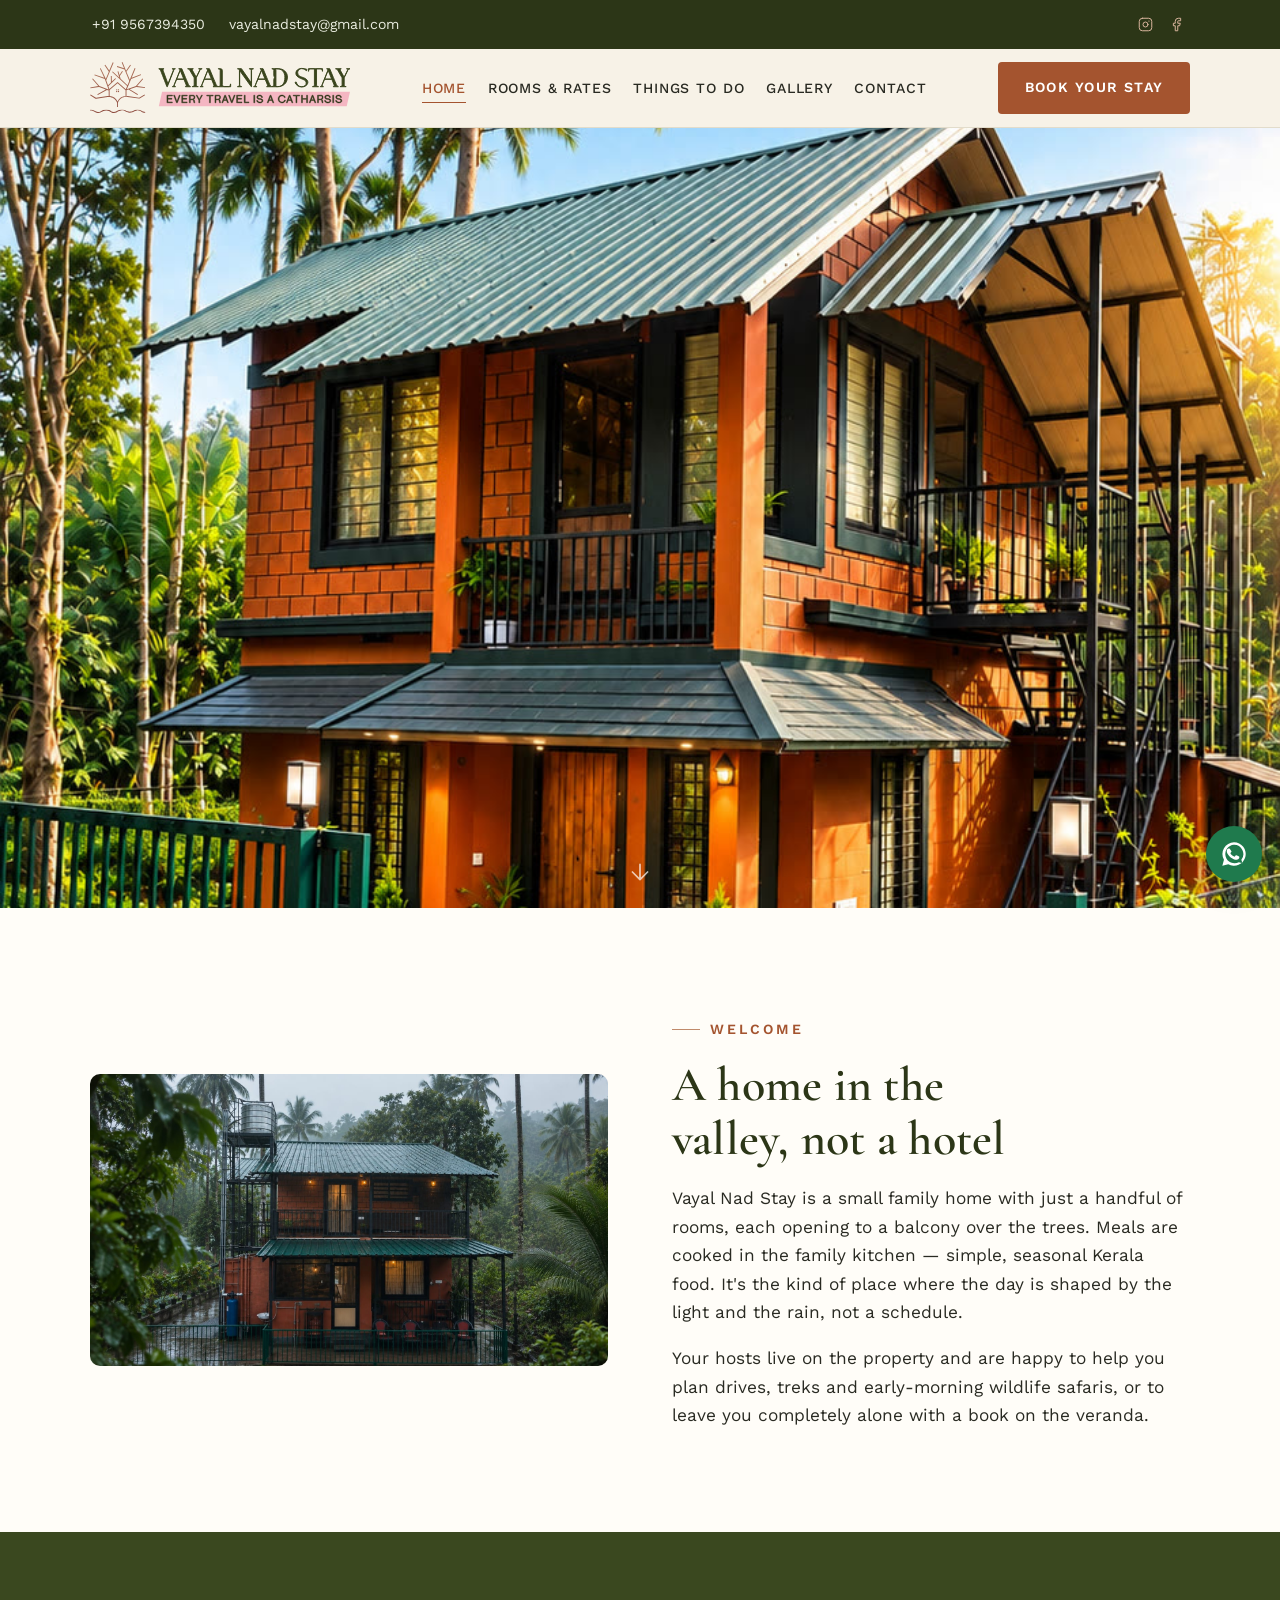
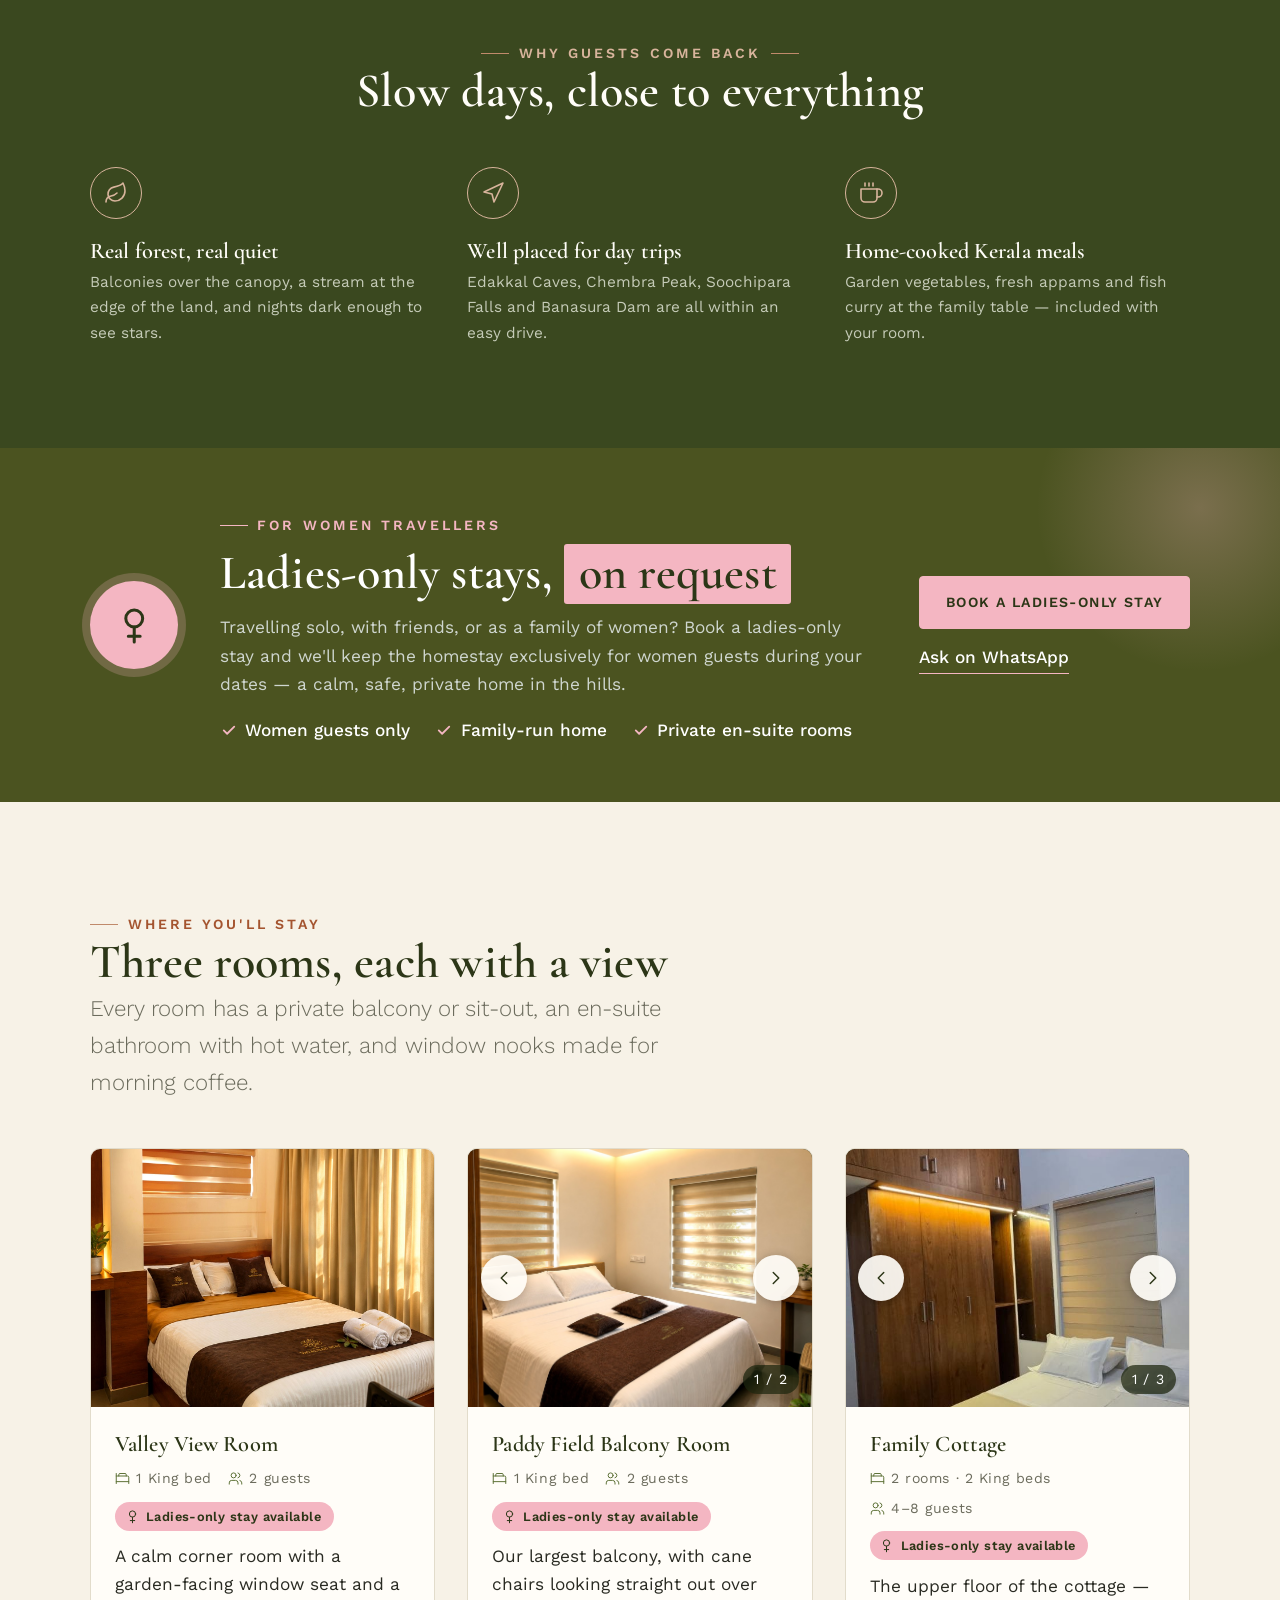
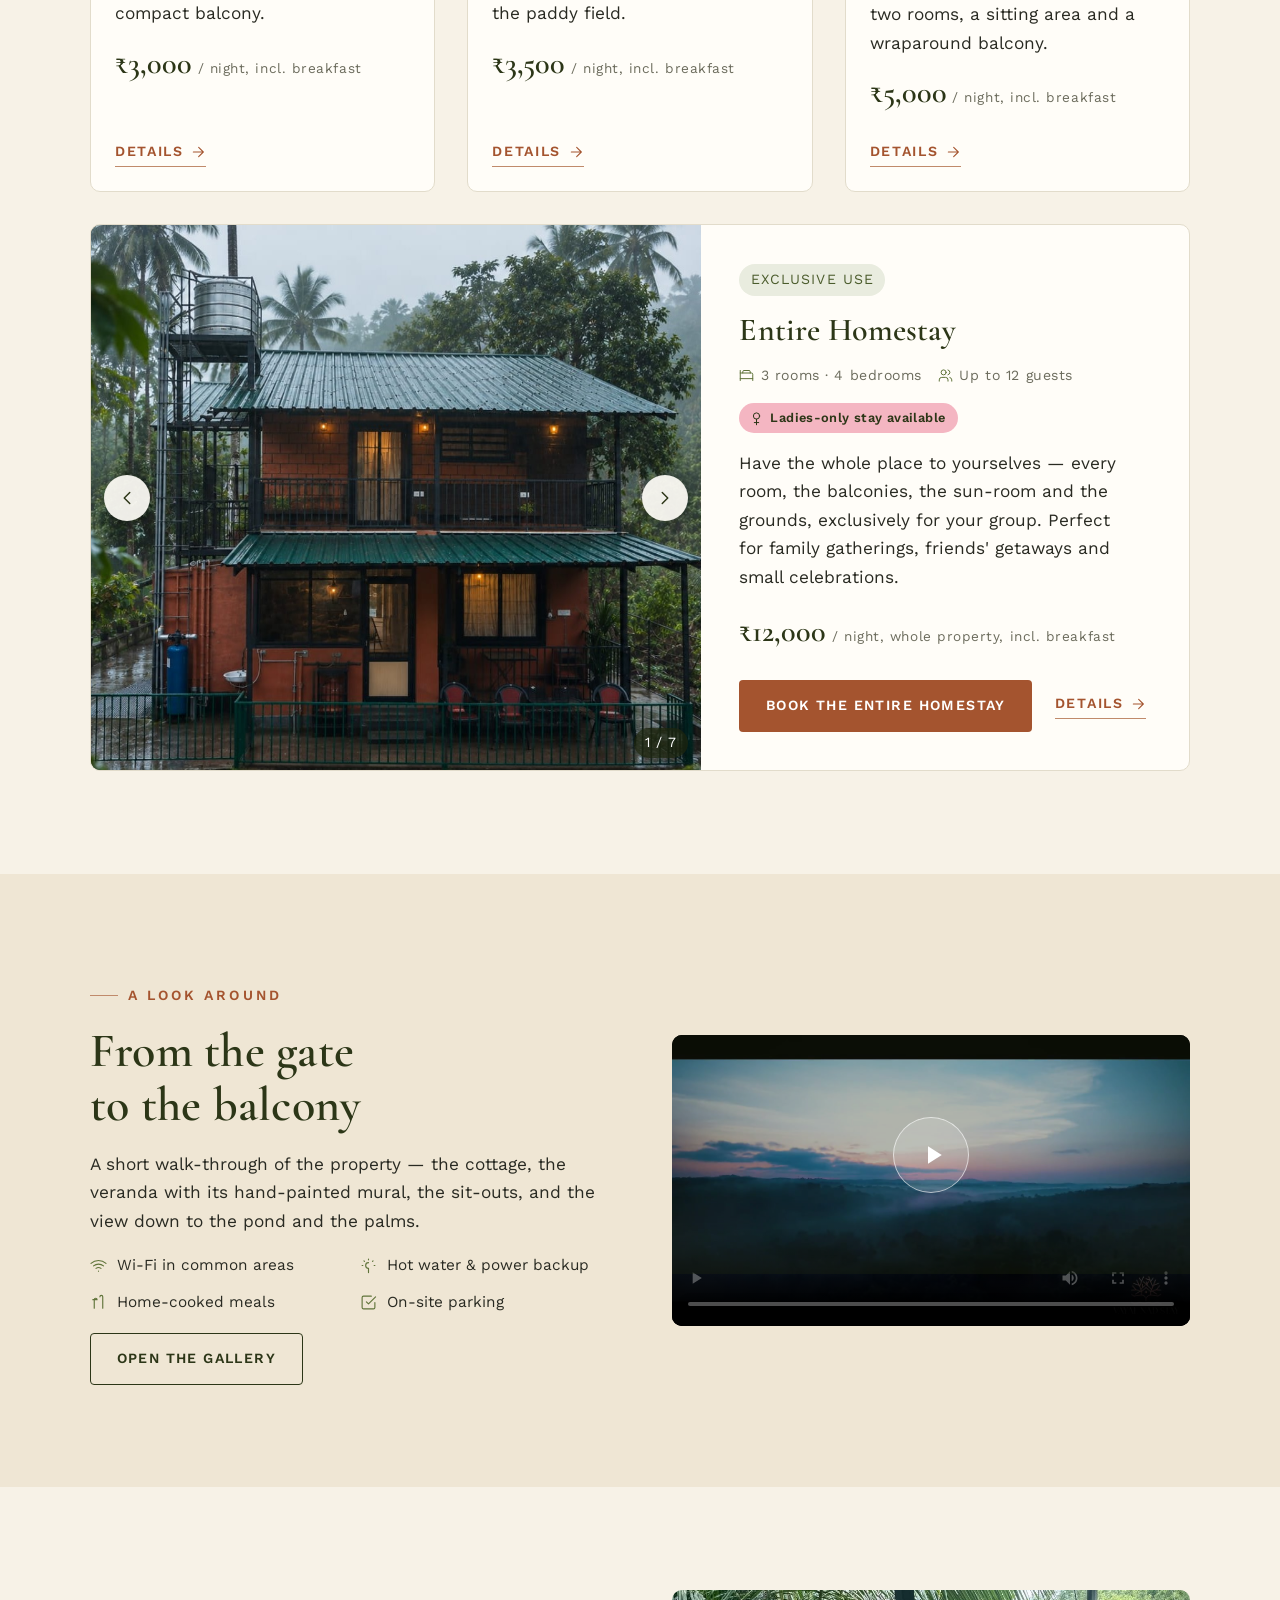
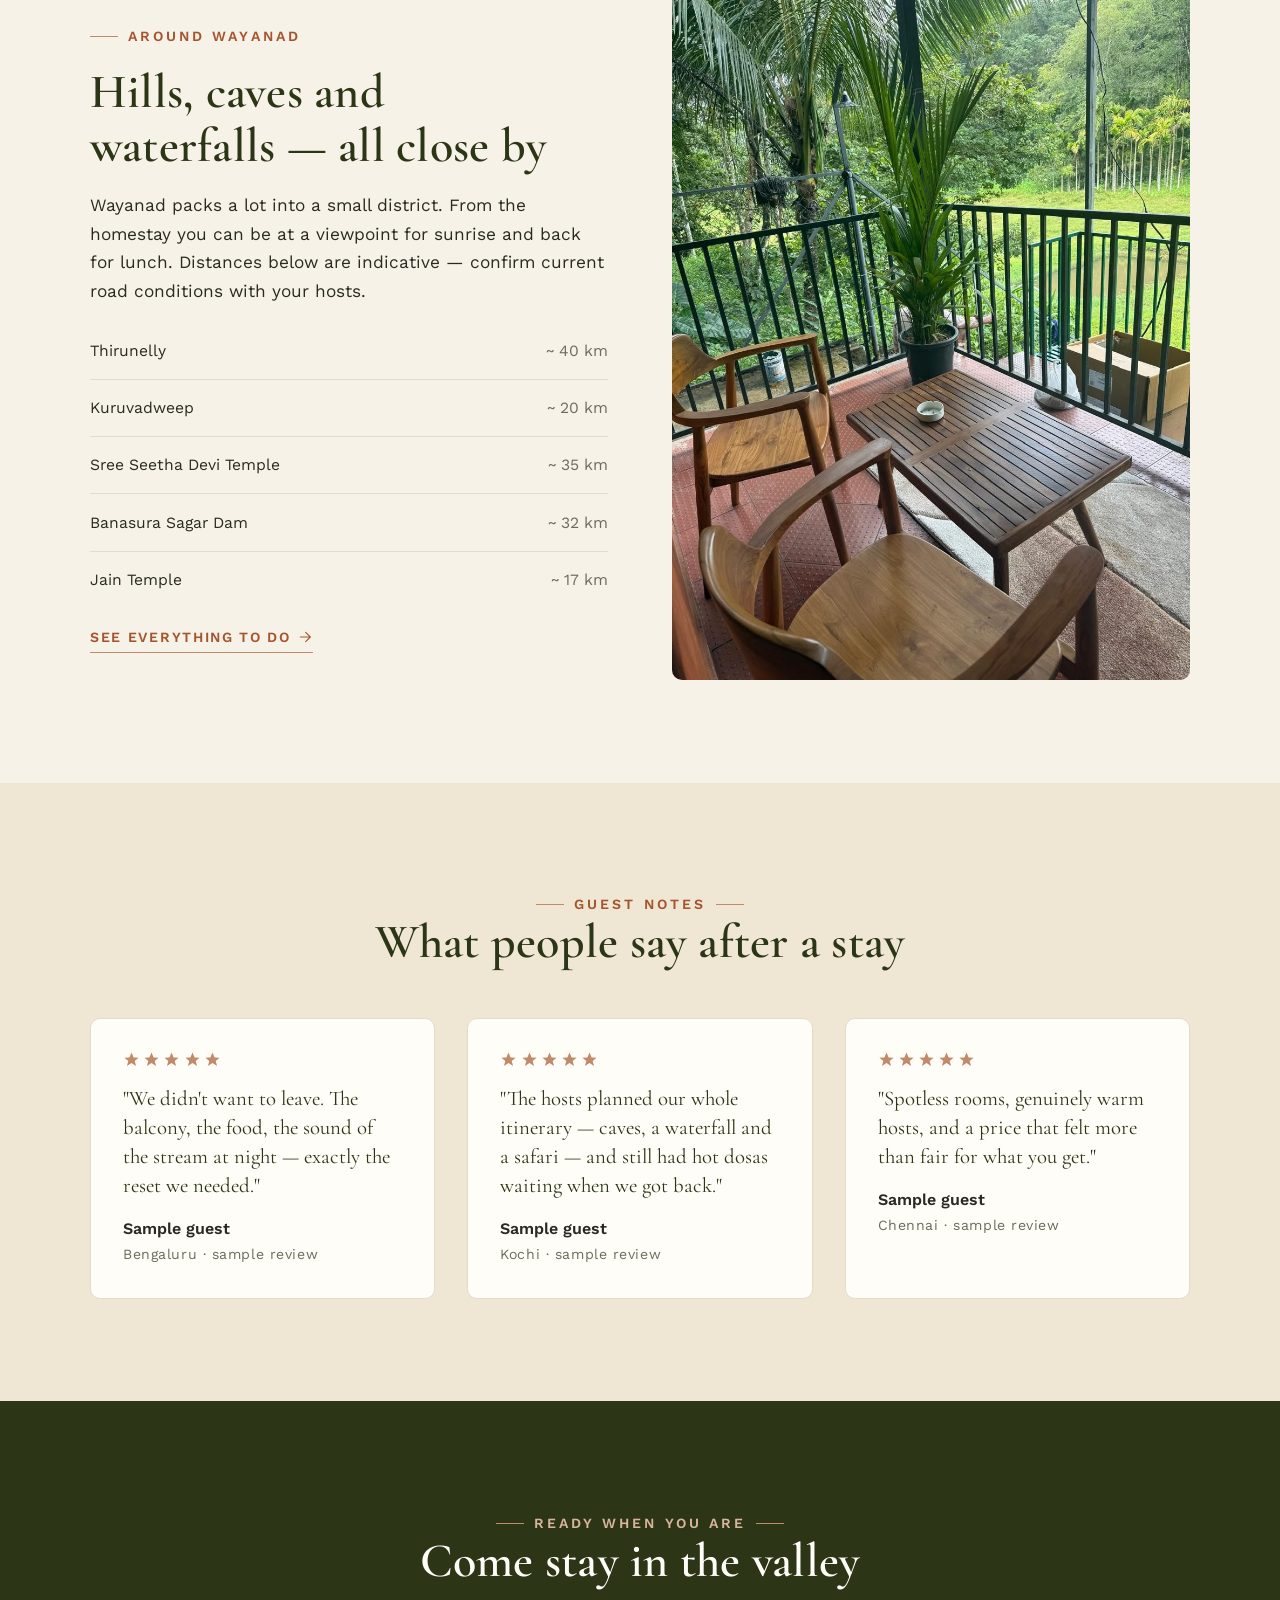
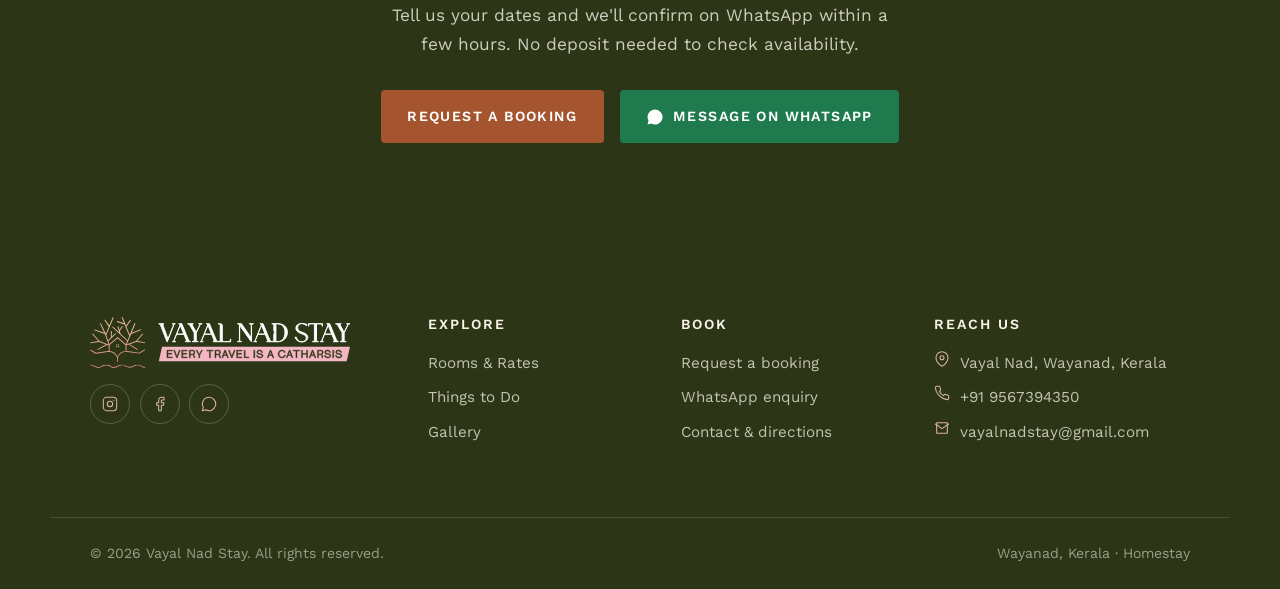
==== commit af8a777e: "Rebuild the hero as an auto-playing photo slideshow; rename brand to "Vayal Nad Stay" - Hero: remove" ====
--- a/index.html
+++ b/index.html
@@ -3,10 +3,10 @@
 <head>
 <meta charset="UTF-8">
 <meta name="viewport" content="width=device-width, initial-scale=1">
-<title>Vayalnad Stay — Forest homestay in Wayanad, Kerala</title>
+<title>Vayal Nad Stay — Forest homestay in Wayanad, Kerala</title>
 <meta name="description" content="A quiet family-run homestay tucked into a forested farm valley in Wayanad, Kerala. Forest-view rooms, home-cooked Kerala meals, and easy access to Wayanad's hills, waterfalls and wildlife.">
 <link rel="icon" href="assets/brand/favicon.svg" type="image/svg+xml">
-<meta property="og:title" content="Vayalnad Stay — Forest homestay in Wayanad">
+<meta property="og:title" content="Vayal Nad Stay — Forest homestay in Wayanad">
 <meta property="og:description" content="Every travel is a catharsis. A quiet family-run homestay in the hills of Wayanad, Kerala.">
 <meta property="og:type" content="website">
 <meta property="og:image" content="assets/brand/logo.jpg">
@@ -37,7 +37,7 @@
 <!-- ================= HEADER ================= -->
 <header class="site-header">
   <div class="container site-header__inner">
-    <a class="brand" href="index.html" aria-label="Vayalnad Stay — home"><img class="brand__logo" src="assets/brand/logo-header.svg" width="316" height="62" alt="Vayalnad Stay — Every travel is a catharsis"></a>
+    <a class="brand" href="index.html" aria-label="Vayal Nad Stay — home"><img class="brand__logo" src="assets/brand/logo-header.svg" width="316" height="62" alt="Vayal Nad Stay — Every travel is a catharsis"></a>
 
     <button class="nav-toggle" aria-expanded="false" aria-controls="primary-nav" aria-label="Open menu">
       <svg class="icon" viewBox="0 0 24 24"><path d="M3 12h18M3 6h18M3 18h18"/></svg>
@@ -64,16 +64,11 @@
 <!-- ================= HERO ================= -->
 <section class="hero">
   <div class="hero__media">
-    <img src="assets/img/intro.jpg" width="941" height="1671" alt="The brick-red cottage of Vayalnad Stay among tall areca palms" style="object-position:center 38%" fetchpriority="high">
-  </div>
-  <div class="container hero__inner">
-    <span class="eyebrow is-light">Wayanad &middot; Kerala</span>
-    <h1>A quiet stay in the folds of Wayanad</h1>
-    <p>Wake to birdsong and mist over the areca palms. Vayalnad Stay is a small, family-run home in a working farm valley — close enough to Wayanad's hills and waterfalls, far enough to hear nothing but the stream.</p>
-    <div class="hero__actions">
-      <a class="btn btn--primary" href="booking.html">Check availability</a>
-      <a class="btn btn--on-dark" href="rooms.html">View rooms</a>
-    </div>
+    <div class="hero__slide is-active"><img src="assets/img/intro.jpg" width="941" height="1671" alt="The brick-red cottage of Vayal Nad Stay among tall areca palms" style="object-position:center 38%" fetchpriority="high"></div>
+    <div class="hero__slide"><img src="assets/img/front-balcony.jpg" width="1920" height="1280" alt="A guest with coffee on the front balcony of the cottage" style="object-position:65% center" loading="lazy"></div>
+    <div class="hero__slide"><img src="assets/img/chess-balcony.jpg" width="1321" height="1600" alt="Guests playing chess at a table on the balcony overlooking the forest" style="object-position:center 30%" loading="lazy"></div>
+    <div class="hero__slide"><img src="assets/img/yoga-balcony.jpg" width="1600" height="888" alt="A guest meditating on the balcony at sunrise" style="object-position:63% center" loading="lazy"></div>
+    <div class="hero__slide"><img src="assets/img/balcony-rain-pond.jpg" width="1600" height="1067" alt="Rain-washed balcony looking over the paddy pond and areca trees" loading="lazy"></div>
   </div>
   <a class="hero__scroll" href="#welcome" aria-label="Scroll to content">
     <svg class="icon" viewBox="0 0 24 24"><path d="M12 5v14M19 12l-7 7-7-7"/></svg>
@@ -84,12 +79,12 @@
 <section class="section section--paper" id="welcome">
   <div class="container split">
     <div class="split__media reveal">
-      <img src="assets/img/welcome.jpg" width="1280" height="720" alt="The brick-red cottage of Vayalnad Stay glowing with warm lights in the monsoon mist among the palms" style="border-radius:10px">
+      <img src="assets/img/welcome.jpg" width="1280" height="720" alt="The brick-red cottage of Vayal Nad Stay glowing with warm lights in the monsoon mist among the palms" style="border-radius:10px">
     </div>
     <div class="split__body stack reveal">
       <span class="eyebrow">Welcome</span>
       <h2>A home in the valley, not a hotel</h2>
-      <p>Vayalnad Stay is a small family home with just a handful of rooms, each opening to a balcony over the trees. Meals are cooked in the family kitchen — simple, seasonal Kerala food. It's the kind of place where the day is shaped by the light and the rain, not a schedule.</p>
+      <p>Vayal Nad Stay is a small family home with just a handful of rooms, each opening to a balcony over the trees. Meals are cooked in the family kitchen — simple, seasonal Kerala food. It's the kind of place where the day is shaped by the light and the rain, not a schedule.</p>
       <p>Your hosts live on the property and are happy to help you plan drives, treks and early-morning wildlife safaris, or to leave you completely alone with a book on the veranda.</p>
     </div>
   </div>
@@ -138,7 +133,7 @@
     </div>
     <div class="ladies-band__cta">
       <a class="btn btn--pink" href="booking.html?ladies=1">Book a ladies-only stay</a>
-      <a class="ladies-band__link" data-wa="Hello Vayalnad Stay, I'd like to enquire about a ladies-only stay." href="#">Ask on WhatsApp</a>
+      <a class="ladies-band__link" data-wa="Hello Vayal Nad Stay, I'd like to enquire about a ladies-only stay." href="#">Ask on WhatsApp</a>
     </div>
   </div>
 </section>
@@ -337,7 +332,7 @@
     <p>Tell us your dates and we'll confirm on WhatsApp within a few hours. No deposit needed to check availability.</p>
     <div class="cta-band__actions">
       <a class="btn btn--primary" href="booking.html">Request a booking</a>
-      <a class="btn btn--wa" data-wa="Hello Vayalnad Stay, I'd like to check availability for a stay." href="#"><svg class="icon" viewBox="0 0 24 24"><path d="M12 2a10 10 0 0 0-8.6 15l-1.4 5 5.1-1.3A10 10 0 1 0 12 2Z" fill="currentColor" stroke="none"/><path d="M8.5 7.7c-.2-.5-.4-.5-.6-.5h-.5a1 1 0 0 0-.7.3c-.3.3-.9.9-.9 2.1s.9 2.4 1 2.6c.1.2 1.8 2.9 4.5 4 2.2.9 2.7.7 3.2.7.5-.1 1.6-.7 1.9-1.3.2-.7.2-1.2.1-1.3l-.5-.3-1.9-.9c-.3-.1-.5-.1-.7.1l-.7.9c-.1.2-.3.2-.5.1a6.3 6.3 0 0 1-1.9-1.1 7 7 0 0 1-1.3-1.6c-.1-.2 0-.4.1-.5l.4-.5c.2-.1.2-.3.3-.5v-.4L8.5 7.7Z" fill="#fff" stroke="none"/></svg>Message on WhatsApp</a>
+      <a class="btn btn--wa" data-wa="Hello Vayal Nad Stay, I'd like to check availability for a stay." href="#"><svg class="icon" viewBox="0 0 24 24"><path d="M12 2a10 10 0 0 0-8.6 15l-1.4 5 5.1-1.3A10 10 0 1 0 12 2Z" fill="currentColor" stroke="none"/><path d="M8.5 7.7c-.2-.5-.4-.5-.6-.5h-.5a1 1 0 0 0-.7.3c-.3.3-.9.9-.9 2.1s.9 2.4 1 2.6c.1.2 1.8 2.9 4.5 4 2.2.9 2.7.7 3.2.7.5-.1 1.6-.7 1.9-1.3.2-.7.2-1.2.1-1.3l-.5-.3-1.9-.9c-.3-.1-.5-.1-.7.1l-.7.9c-.1.2-.3.2-.5.1a6.3 6.3 0 0 1-1.9-1.1 7 7 0 0 1-1.3-1.6c-.1-.2 0-.4.1-.5l.4-.5c.2-.1.2-.3.3-.5v-.4L8.5 7.7Z" fill="#fff" stroke="none"/></svg>Message on WhatsApp</a>
     </div>
   </div>
 </section>
@@ -348,11 +343,11 @@
 <footer class="site-footer">
   <div class="container footer-grid">
     <div class="footer-col footer-brand">
-      <img class="footer-brand__logo" src="assets/brand/logo-footer.svg" width="316" height="62" alt="Vayalnad Stay — Every travel is a catharsis" loading="lazy">
+      <img class="footer-brand__logo" src="assets/brand/logo-footer.svg" width="316" height="62" alt="Vayal Nad Stay — Every travel is a catharsis" loading="lazy">
       <div class="footer-socials">
         <a href="https://www.instagram.com/vayal_nad_stay" aria-label="Instagram" target="_blank" rel="noopener"><svg class="icon" viewBox="0 0 24 24"><rect x="2" y="2" width="20" height="20" rx="5"/><circle cx="12" cy="12" r="4"/><circle cx="17.5" cy="6.5" r="1" fill="currentColor" stroke="none"/></svg></a>
         <a href="https://www.facebook.com/share/1ByipynZVi/" aria-label="Facebook" target="_blank" rel="noopener"><svg class="icon" viewBox="0 0 24 24"><path d="M18 2h-3a5 5 0 0 0-5 5v3H7v4h3v8h4v-8h3l1-4h-4V7a1 1 0 0 1 1-1h3z"/></svg></a>
-        <a href="#" data-wa="Hello Vayalnad Stay!" aria-label="WhatsApp"><svg class="icon" viewBox="0 0 24 24"><path d="M12 2a10 10 0 0 0-8.6 15l-1.4 5 5.1-1.3A10 10 0 1 0 12 2Z"/></svg></a>
+        <a href="#" data-wa="Hello Vayal Nad Stay!" aria-label="WhatsApp"><svg class="icon" viewBox="0 0 24 24"><path d="M12 2a10 10 0 0 0-8.6 15l-1.4 5 5.1-1.3A10 10 0 1 0 12 2Z"/></svg></a>
       </div>
     </div>
     <div class="footer-col">
@@ -367,26 +362,26 @@
       <h4>Book</h4>
       <ul>
         <li><a href="booking.html">Request a booking</a></li>
-        <li><a href="#" data-wa="Hello Vayalnad Stay, I'd like to check availability.">WhatsApp enquiry</a></li>
+        <li><a href="#" data-wa="Hello Vayal Nad Stay, I'd like to check availability.">WhatsApp enquiry</a></li>
         <li><a href="contact.html">Contact &amp; directions</a></li>
       </ul>
     </div>
     <div class="footer-col">
       <h4>Reach us</h4>
       <ul>
-        <li class="with-icon"><svg class="icon" viewBox="0 0 24 24"><path d="M21 10c0 7-9 13-9 13s-9-6-9-13a9 9 0 0 1 18 0Z"/><circle cx="12" cy="10" r="3"/></svg><a href="https://www.google.com/maps/search/?api=1&query=11.735161,76.137428" target="_blank" rel="noopener">Vayalnad, Wayanad, Kerala</a></li>
+        <li class="with-icon"><svg class="icon" viewBox="0 0 24 24"><path d="M21 10c0 7-9 13-9 13s-9-6-9-13a9 9 0 0 1 18 0Z"/><circle cx="12" cy="10" r="3"/></svg><a href="https://www.google.com/maps/search/?api=1&query=11.735161,76.137428" target="_blank" rel="noopener">Vayal Nad, Wayanad, Kerala</a></li>
         <li class="with-icon"><svg class="icon" viewBox="0 0 24 24"><path d="M22 16.92v3a2 2 0 0 1-2.18 2 19.79 19.79 0 0 1-8.63-3.07 19.5 19.5 0 0 1-6-6A19.79 19.79 0 0 1 2.09 4.18 2 2 0 0 1 4.11 2h3a2 2 0 0 1 2 1.72c.13.96.36 1.9.7 2.81a2 2 0 0 1-.45 2.11L8.09 9.91a16 16 0 0 0 6 6l1.27-1.27a2 2 0 0 1 2.11-.45c.9.34 1.85.57 2.81.7A2 2 0 0 1 22 16.92Z"/></svg><a href="#" data-tel data-tel-text>+91 9567394350</a></li>
         <li class="with-icon"><svg class="icon" viewBox="0 0 24 24"><path d="M4 4h16v16H4z"/><path d="m22 6-10 7L2 6"/></svg><a href="#" data-email data-email-text>vayalnadstay@gmail.com</a></li>
       </ul>
     </div>
   </div>
   <div class="container footer-bottom">
-    <span>&copy; <span id="year">2025</span> Vayalnad Stay. All rights reserved.</span>
+    <span>&copy; <span id="year">2025</span> Vayal Nad Stay. All rights reserved.</span>
     <span>Wayanad, Kerala &middot; Homestay</span>
   </div>
 </footer>
 
-<a class="wa-fab" data-wa="Hello Vayalnad Stay, I have a question about staying with you." href="#" aria-label="Chat on WhatsApp">
+<a class="wa-fab" data-wa="Hello Vayal Nad Stay, I have a question about staying with you." href="#" aria-label="Chat on WhatsApp">
   <svg class="icon" viewBox="0 0 24 24"><path d="M12 2a10 10 0 0 0-8.6 15l-1.4 5 5.1-1.3A10 10 0 1 0 12 2Zm0 2a8 8 0 0 1 6.3 12.9l.9 3-3-.8A8 8 0 1 1 12 4Z"/><path d="M8.5 7.7c-.2-.5-.4-.5-.6-.5h-.5a1 1 0 0 0-.7.3c-.3.3-.9.9-.9 2.1s.9 2.4 1 2.6c.1.2 1.8 2.9 4.5 4 2.2.9 2.7.7 3.2.7.5-.1 1.6-.7 1.9-1.3.2-.7.2-1.2.1-1.3l-.5-.3-1.9-.9c-.3-.1-.5-.1-.7.1l-.7.9c-.1.2-.3.2-.5.1a6.3 6.3 0 0 1-1.9-1.1 7 7 0 0 1-1.3-1.6c-.1-.2 0-.4.1-.5l.4-.5c.2-.1.2-.3.3-.5v-.4L8.5 7.7Z" fill="currentColor"/></svg>
 </a>
 
--- a/assets/css/styles.css
+++ b/assets/css/styles.css
@@ -341,14 +341,13 @@
   overflow: hidden;
 }
 .hero__media { position: absolute; inset: 0; z-index: -2; }
-.hero__media img { width: 100%; height: 100%; object-fit: cover; filter: brightness(.8); }
-.hero::after {
-  content: "";
+.hero__slide {
   position: absolute;
   inset: 0;
-  z-index: -1;
-  background: linear-gradient(180deg, rgba(46,54,18,.55) 0%, rgba(46,54,18,.45) 40%, rgba(40,48,15,.9) 100%);
-}
+  opacity: 0;
+}
+.hero__slide.is-active { opacity: 1; }
+.hero__slide img { width: 100%; height: 100%; object-fit: cover; }
 .hero__inner { padding-block: clamp(3rem, 9vw, 7rem); max-width: 40ch; }
 .hero h1 { color: #fff; margin-block: 1rem 1.2rem; text-shadow: 0 2px 18px rgba(30,36,12,.45); }
 .hero .eyebrow.is-light { color: var(--pink); }
@@ -405,6 +404,9 @@
 .card__media { aspect-ratio: 4 / 3; overflow: hidden; }
 .card__media img { width: 100%; height: 100%; object-fit: cover; transition: transform .5s var(--ease); }
 .card:hover .card__media img { transform: scale(1.05); }
+.card--fit .card__media { background: var(--paper); }
+.card--fit .card__media img { object-fit: contain; }
+.card--fit:hover .card__media img { transform: none; }
 .card__body { padding: 1.5rem; display: flex; flex-direction: column; gap: .7rem; flex: 1; }
 .card__body h3 { font-size: var(--step-1); }
 .card__meta {
@@ -479,6 +481,14 @@
 }
 .room-row__media .slider { height: 100%; aspect-ratio: auto; }
 .room-row__media .slider .slider__slide img { object-position: center; }
+
+.card__media--icon {
+  display: grid;
+  place-items: center;
+  background: var(--green-100);
+  color: var(--clay);
+}
+.card__media--icon .icon { width: 56px; height: 56px; }
 
 .feature { text-align: left; }
 .feature__icon {
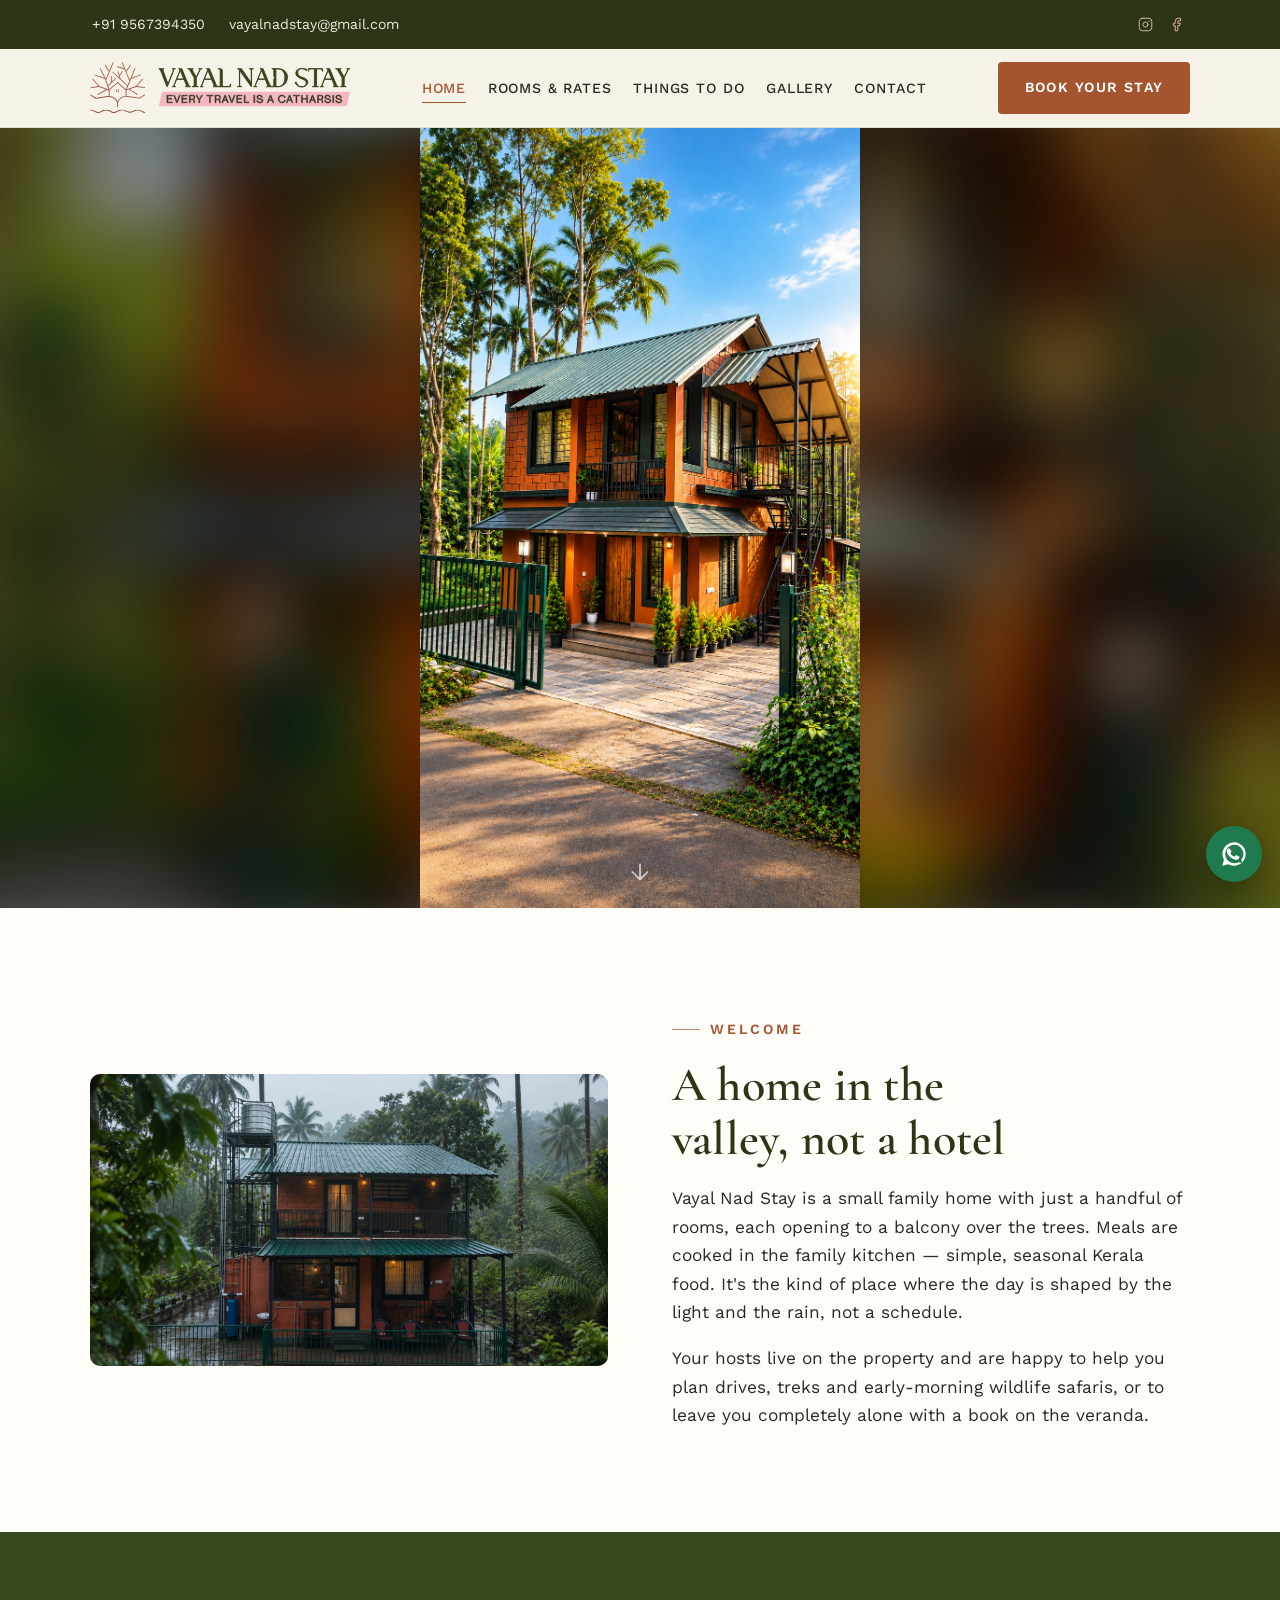
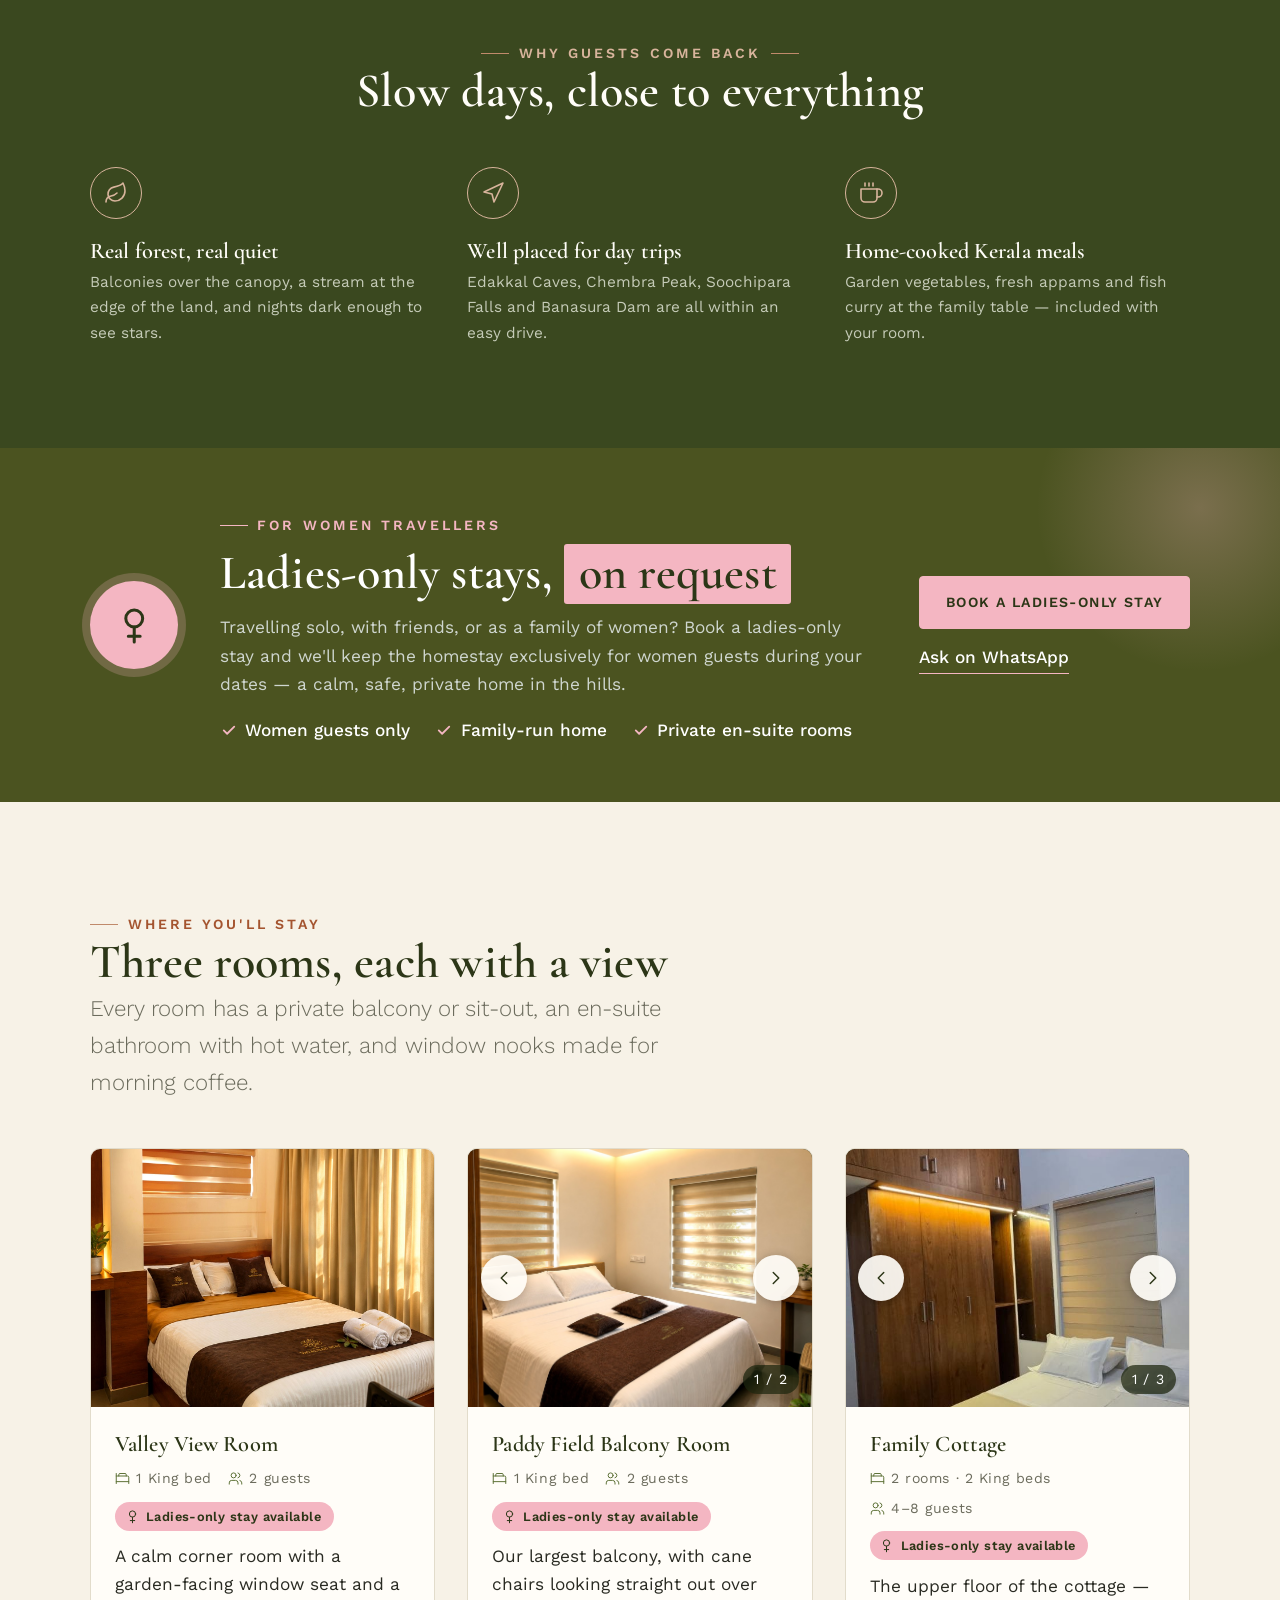
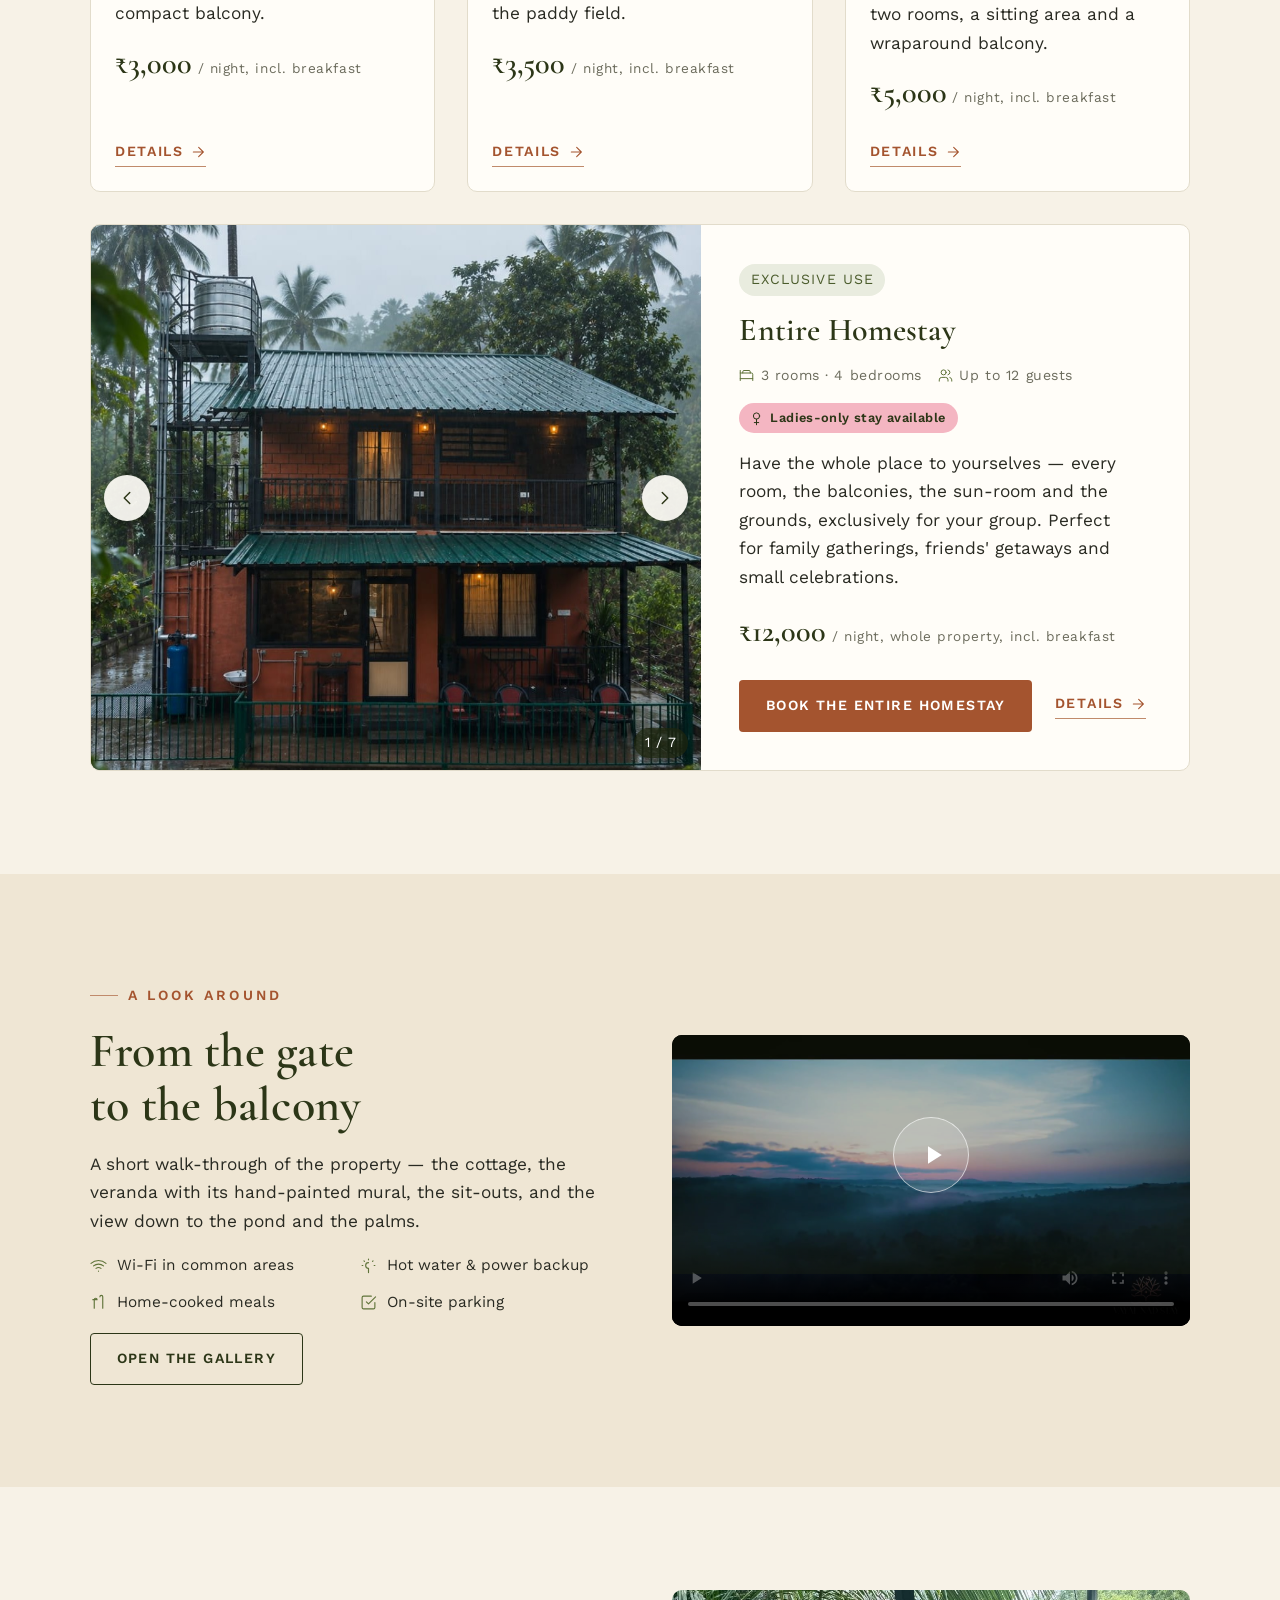
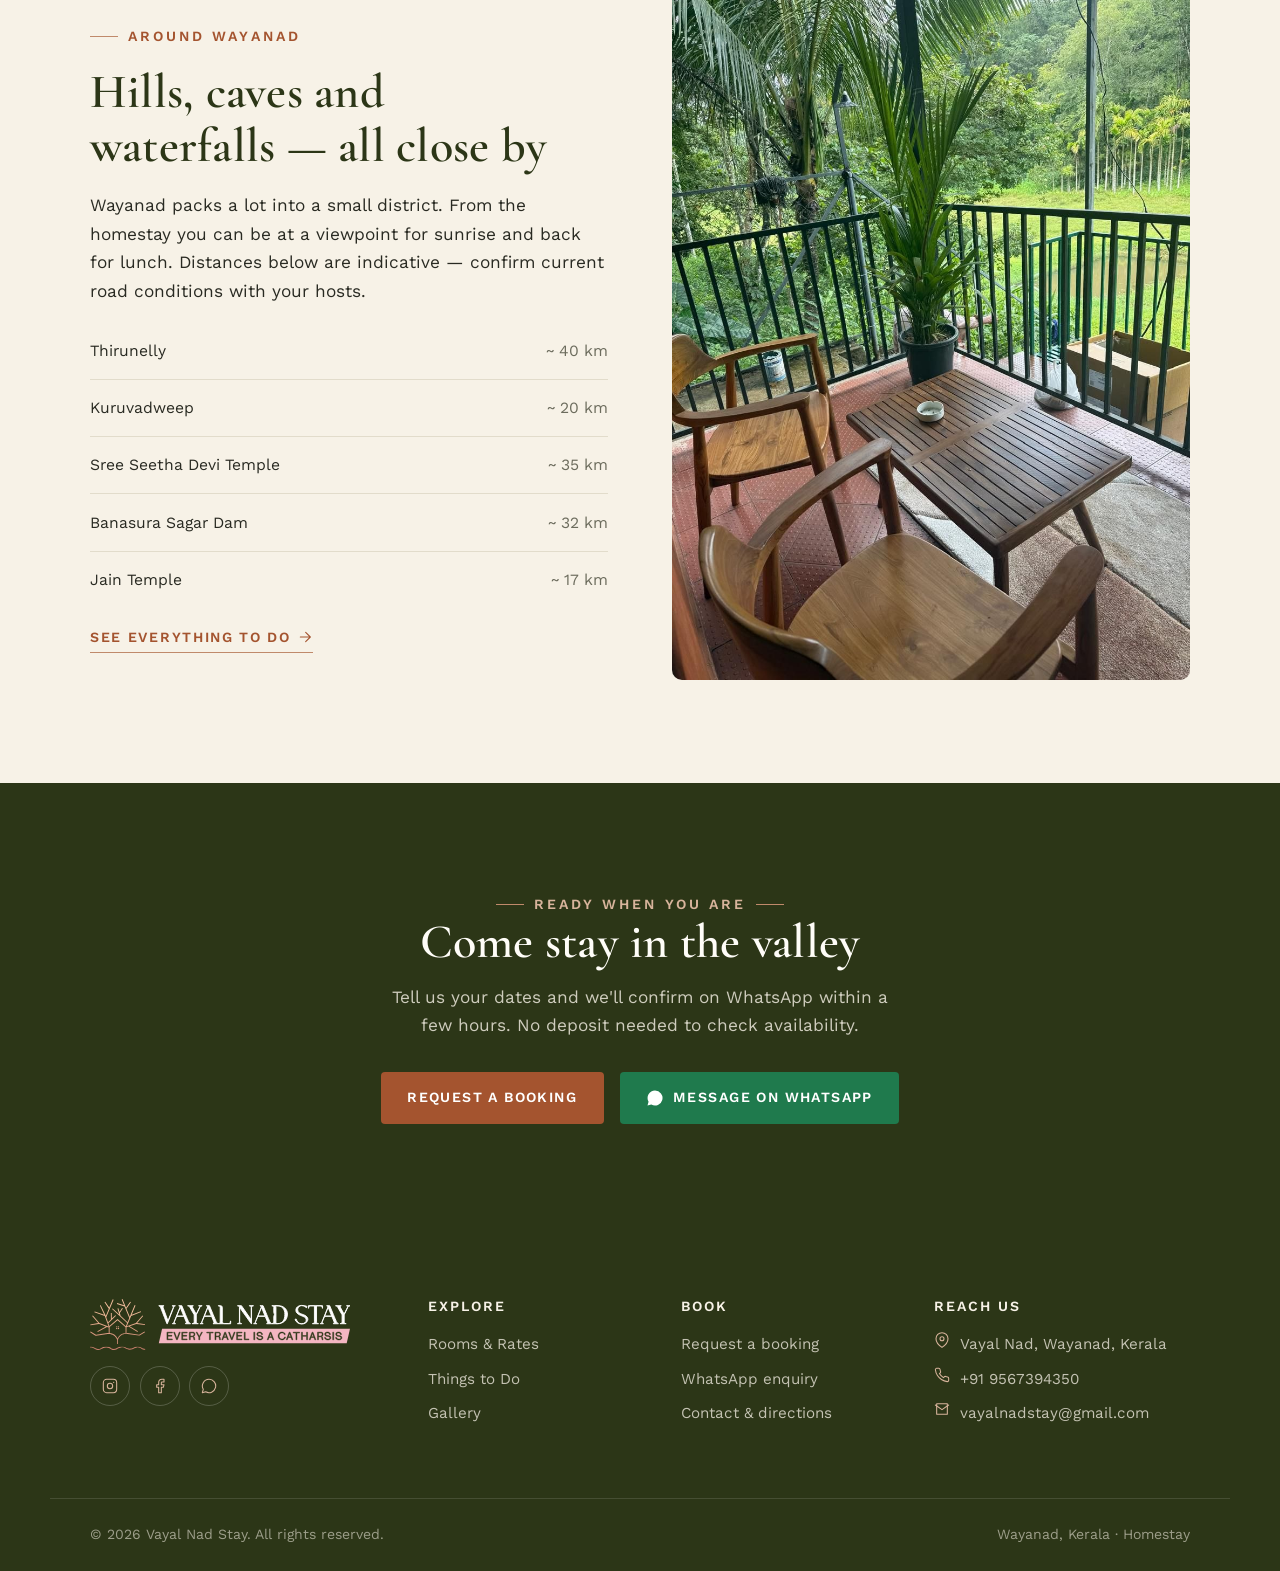
==== commit 7be1f196: "Fit hero photos without cropping; remove sample testimonials - Hero slideshow now shows each photo i" ====
--- a/index.html
+++ b/index.html
@@ -64,11 +64,26 @@
 <!-- ================= HERO ================= -->
 <section class="hero">
   <div class="hero__media">
-    <div class="hero__slide is-active"><img src="assets/img/intro.jpg" width="941" height="1671" alt="The brick-red cottage of Vayal Nad Stay among tall areca palms" style="object-position:center 38%" fetchpriority="high"></div>
-    <div class="hero__slide"><img src="assets/img/front-balcony.jpg" width="1920" height="1280" alt="A guest with coffee on the front balcony of the cottage" style="object-position:65% center" loading="lazy"></div>
-    <div class="hero__slide"><img src="assets/img/chess-balcony.jpg" width="1321" height="1600" alt="Guests playing chess at a table on the balcony overlooking the forest" style="object-position:center 30%" loading="lazy"></div>
-    <div class="hero__slide"><img src="assets/img/yoga-balcony.jpg" width="1600" height="888" alt="A guest meditating on the balcony at sunrise" style="object-position:63% center" loading="lazy"></div>
-    <div class="hero__slide"><img src="assets/img/balcony-rain-pond.jpg" width="1600" height="1067" alt="Rain-washed balcony looking over the paddy pond and areca trees" loading="lazy"></div>
+    <div class="hero__slide is-active">
+      <div class="hero__slide-bg" style="background-image:url('assets/img/intro.jpg')"></div>
+      <img src="assets/img/intro.jpg" width="941" height="1671" alt="The brick-red cottage of Vayal Nad Stay among tall areca palms" fetchpriority="high">
+    </div>
+    <div class="hero__slide">
+      <div class="hero__slide-bg" style="background-image:url('assets/img/front-balcony.jpg')"></div>
+      <img src="assets/img/front-balcony.jpg" width="1920" height="1280" alt="A guest with coffee on the front balcony of the cottage" loading="lazy">
+    </div>
+    <div class="hero__slide">
+      <div class="hero__slide-bg" style="background-image:url('assets/img/chess-balcony.jpg')"></div>
+      <img src="assets/img/chess-balcony.jpg" width="1321" height="1600" alt="Guests playing chess at a table on the balcony overlooking the forest" loading="lazy">
+    </div>
+    <div class="hero__slide">
+      <div class="hero__slide-bg" style="background-image:url('assets/img/yoga-balcony.jpg')"></div>
+      <img src="assets/img/yoga-balcony.jpg" width="1600" height="888" alt="A guest meditating on the balcony at sunrise" loading="lazy">
+    </div>
+    <div class="hero__slide">
+      <div class="hero__slide-bg" style="background-image:url('assets/img/balcony-rain-pond.jpg')"></div>
+      <img src="assets/img/balcony-rain-pond.jpg" width="1600" height="1067" alt="Rain-washed balcony looking over the paddy pond and areca trees" loading="lazy">
+    </div>
   </div>
   <a class="hero__scroll" href="#welcome" aria-label="Scroll to content">
     <svg class="icon" viewBox="0 0 24 24"><path d="M12 5v14M19 12l-7 7-7-7"/></svg>
@@ -291,39 +306,6 @@
   </div>
 </section>
 
-<!-- ================= TESTIMONIALS ================= -->
-<section class="section section--sand">
-  <div class="container">
-    <div class="section-head is-centered reveal">
-      <span class="eyebrow is-centered">Guest notes</span>
-      <h2>What people say after a stay</h2>
-    </div>
-    <div class="grid grid--3">
-      <figure class="quote reveal">
-        <div class="quote__stars" aria-label="5 out of 5">
-          <svg class="icon" viewBox="0 0 24 24"><path d="m12 2 3 7 7 .5-5.5 4.5 2 7L12 17l-6.5 4 2-7L2 9.5 9 9z"/></svg><svg class="icon" viewBox="0 0 24 24"><path d="m12 2 3 7 7 .5-5.5 4.5 2 7L12 17l-6.5 4 2-7L2 9.5 9 9z"/></svg><svg class="icon" viewBox="0 0 24 24"><path d="m12 2 3 7 7 .5-5.5 4.5 2 7L12 17l-6.5 4 2-7L2 9.5 9 9z"/></svg><svg class="icon" viewBox="0 0 24 24"><path d="m12 2 3 7 7 .5-5.5 4.5 2 7L12 17l-6.5 4 2-7L2 9.5 9 9z"/></svg><svg class="icon" viewBox="0 0 24 24"><path d="m12 2 3 7 7 .5-5.5 4.5 2 7L12 17l-6.5 4 2-7L2 9.5 9 9z"/></svg>
-        </div>
-        <blockquote>"We didn't want to leave. The balcony, the food, the sound of the stream at night — exactly the reset we needed."</blockquote>
-        <figcaption class="quote__by"><strong>Sample guest</strong>Bengaluru &middot; sample review</figcaption>
-      </figure>
-      <figure class="quote reveal">
-        <div class="quote__stars" aria-label="5 out of 5">
-          <svg class="icon" viewBox="0 0 24 24"><path d="m12 2 3 7 7 .5-5.5 4.5 2 7L12 17l-6.5 4 2-7L2 9.5 9 9z"/></svg><svg class="icon" viewBox="0 0 24 24"><path d="m12 2 3 7 7 .5-5.5 4.5 2 7L12 17l-6.5 4 2-7L2 9.5 9 9z"/></svg><svg class="icon" viewBox="0 0 24 24"><path d="m12 2 3 7 7 .5-5.5 4.5 2 7L12 17l-6.5 4 2-7L2 9.5 9 9z"/></svg><svg class="icon" viewBox="0 0 24 24"><path d="m12 2 3 7 7 .5-5.5 4.5 2 7L12 17l-6.5 4 2-7L2 9.5 9 9z"/></svg><svg class="icon" viewBox="0 0 24 24"><path d="m12 2 3 7 7 .5-5.5 4.5 2 7L12 17l-6.5 4 2-7L2 9.5 9 9z"/></svg>
-        </div>
-        <blockquote>"The hosts planned our whole itinerary — caves, a waterfall and a safari — and still had hot dosas waiting when we got back."</blockquote>
-        <figcaption class="quote__by"><strong>Sample guest</strong>Kochi &middot; sample review</figcaption>
-      </figure>
-      <figure class="quote reveal">
-        <div class="quote__stars" aria-label="5 out of 5">
-          <svg class="icon" viewBox="0 0 24 24"><path d="m12 2 3 7 7 .5-5.5 4.5 2 7L12 17l-6.5 4 2-7L2 9.5 9 9z"/></svg><svg class="icon" viewBox="0 0 24 24"><path d="m12 2 3 7 7 .5-5.5 4.5 2 7L12 17l-6.5 4 2-7L2 9.5 9 9z"/></svg><svg class="icon" viewBox="0 0 24 24"><path d="m12 2 3 7 7 .5-5.5 4.5 2 7L12 17l-6.5 4 2-7L2 9.5 9 9z"/></svg><svg class="icon" viewBox="0 0 24 24"><path d="m12 2 3 7 7 .5-5.5 4.5 2 7L12 17l-6.5 4 2-7L2 9.5 9 9z"/></svg><svg class="icon" viewBox="0 0 24 24"><path d="m12 2 3 7 7 .5-5.5 4.5 2 7L12 17l-6.5 4 2-7L2 9.5 9 9z"/></svg>
-        </div>
-        <blockquote>"Spotless rooms, genuinely warm hosts, and a price that felt more than fair for what you get."</blockquote>
-        <figcaption class="quote__by"><strong>Sample guest</strong>Chennai &middot; sample review</figcaption>
-      </figure>
-    </div>
-  </div>
-</section>
-
 <!-- ================= CTA BAND ================= -->
 <section class="section cta-band">
   <div class="container">
--- a/assets/css/styles.css
+++ b/assets/css/styles.css
@@ -347,7 +347,15 @@
   opacity: 0;
 }
 .hero__slide.is-active { opacity: 1; }
-.hero__slide img { width: 100%; height: 100%; object-fit: cover; }
+.hero__slide-bg {
+  position: absolute;
+  inset: -20px;
+  background-size: cover;
+  background-position: center;
+  filter: blur(30px) brightness(.6) saturate(1.1);
+  transform: scale(1.1);
+}
+.hero__slide img { position: relative; z-index: 1; width: 100%; height: 100%; object-fit: contain; }
 .hero__inner { padding-block: clamp(3rem, 9vw, 7rem); max-width: 40ch; }
 .hero h1 { color: #fff; margin-block: 1rem 1.2rem; text-shadow: 0 2px 18px rgba(30,36,12,.45); }
 .hero .eyebrow.is-light { color: var(--pink); }
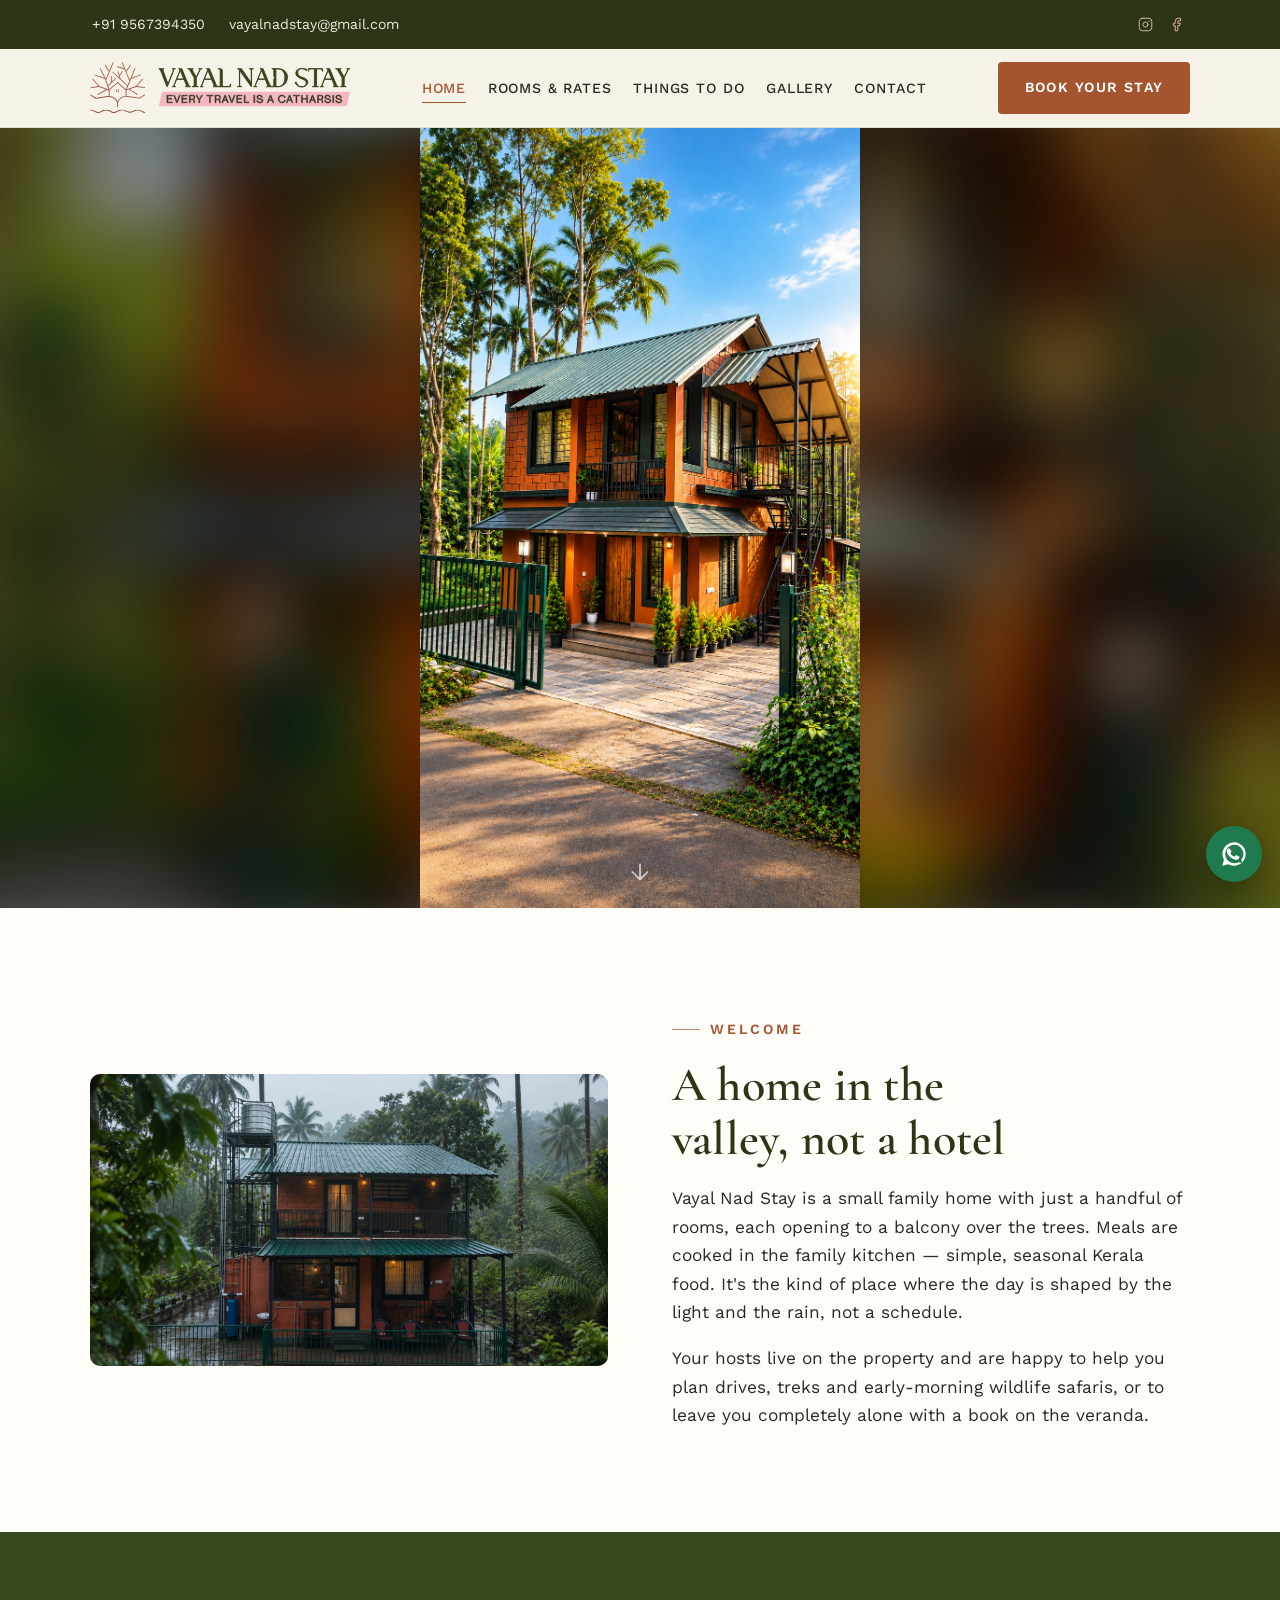
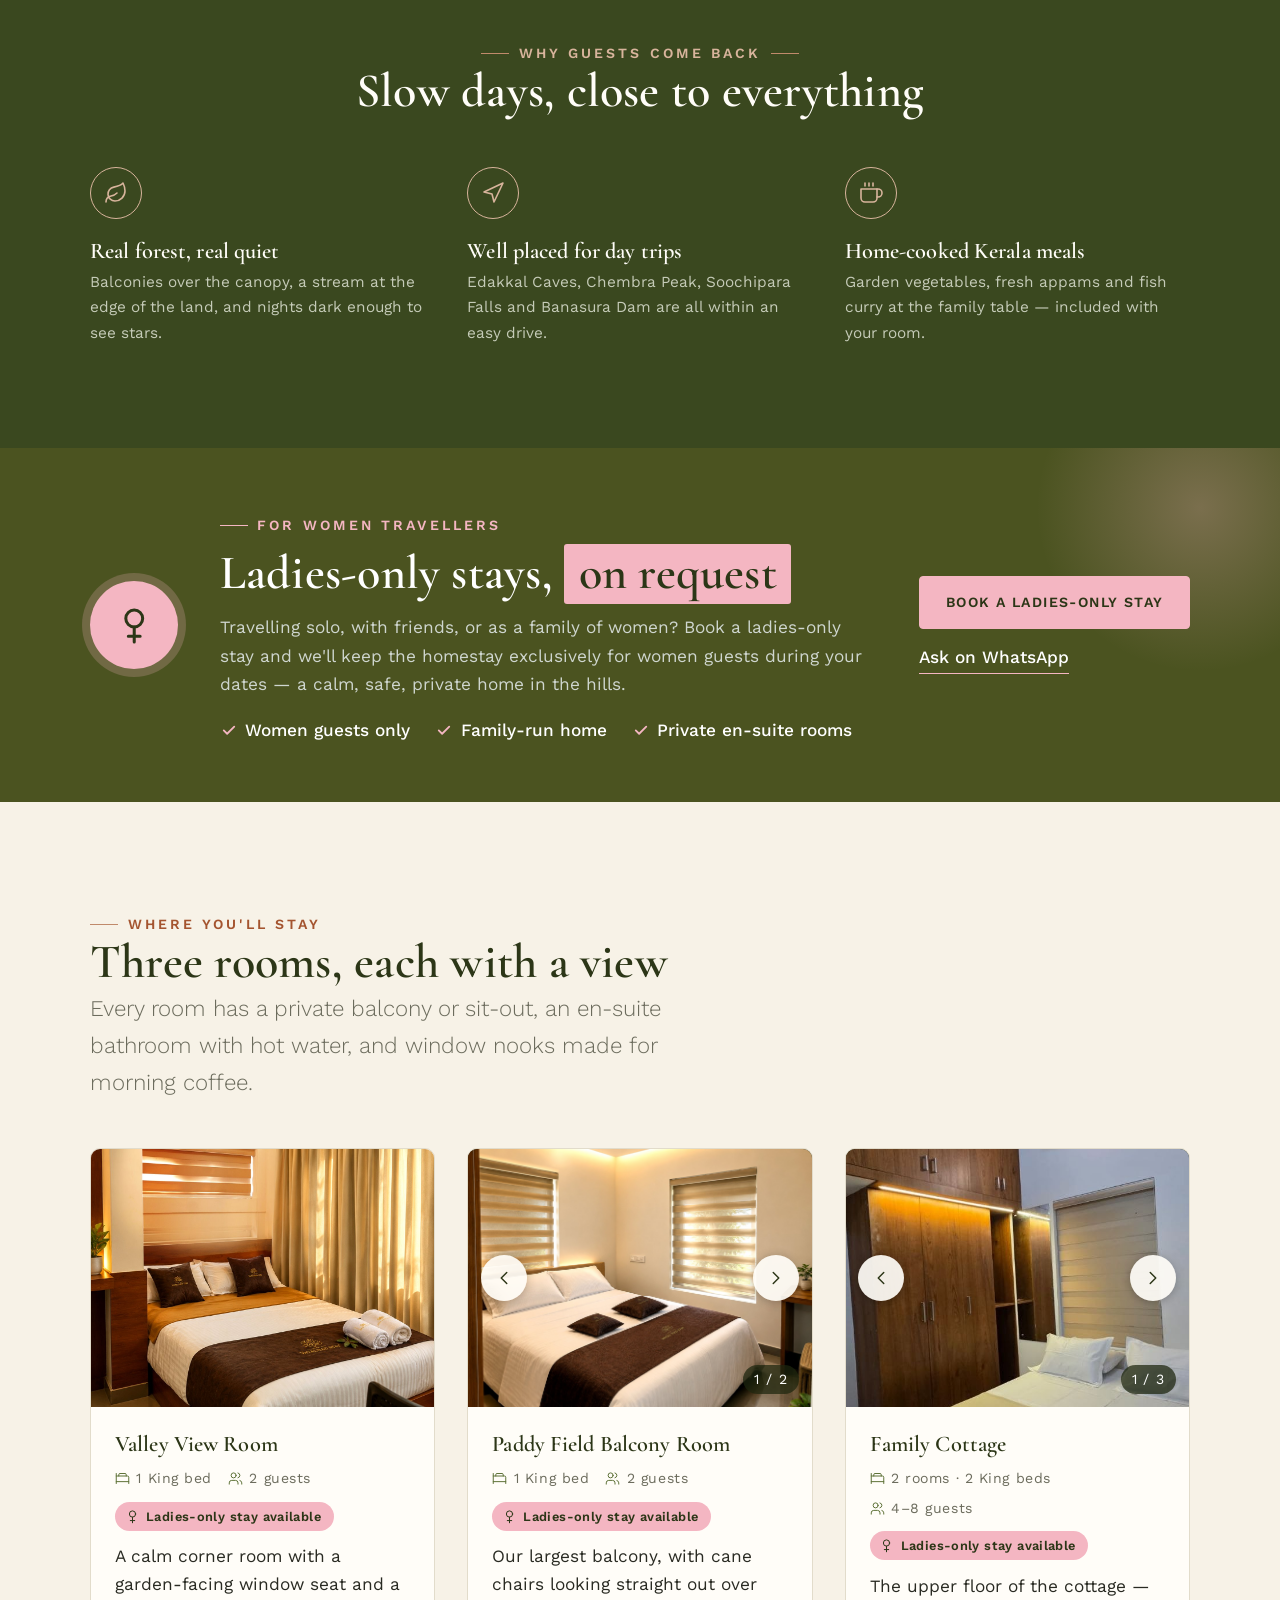
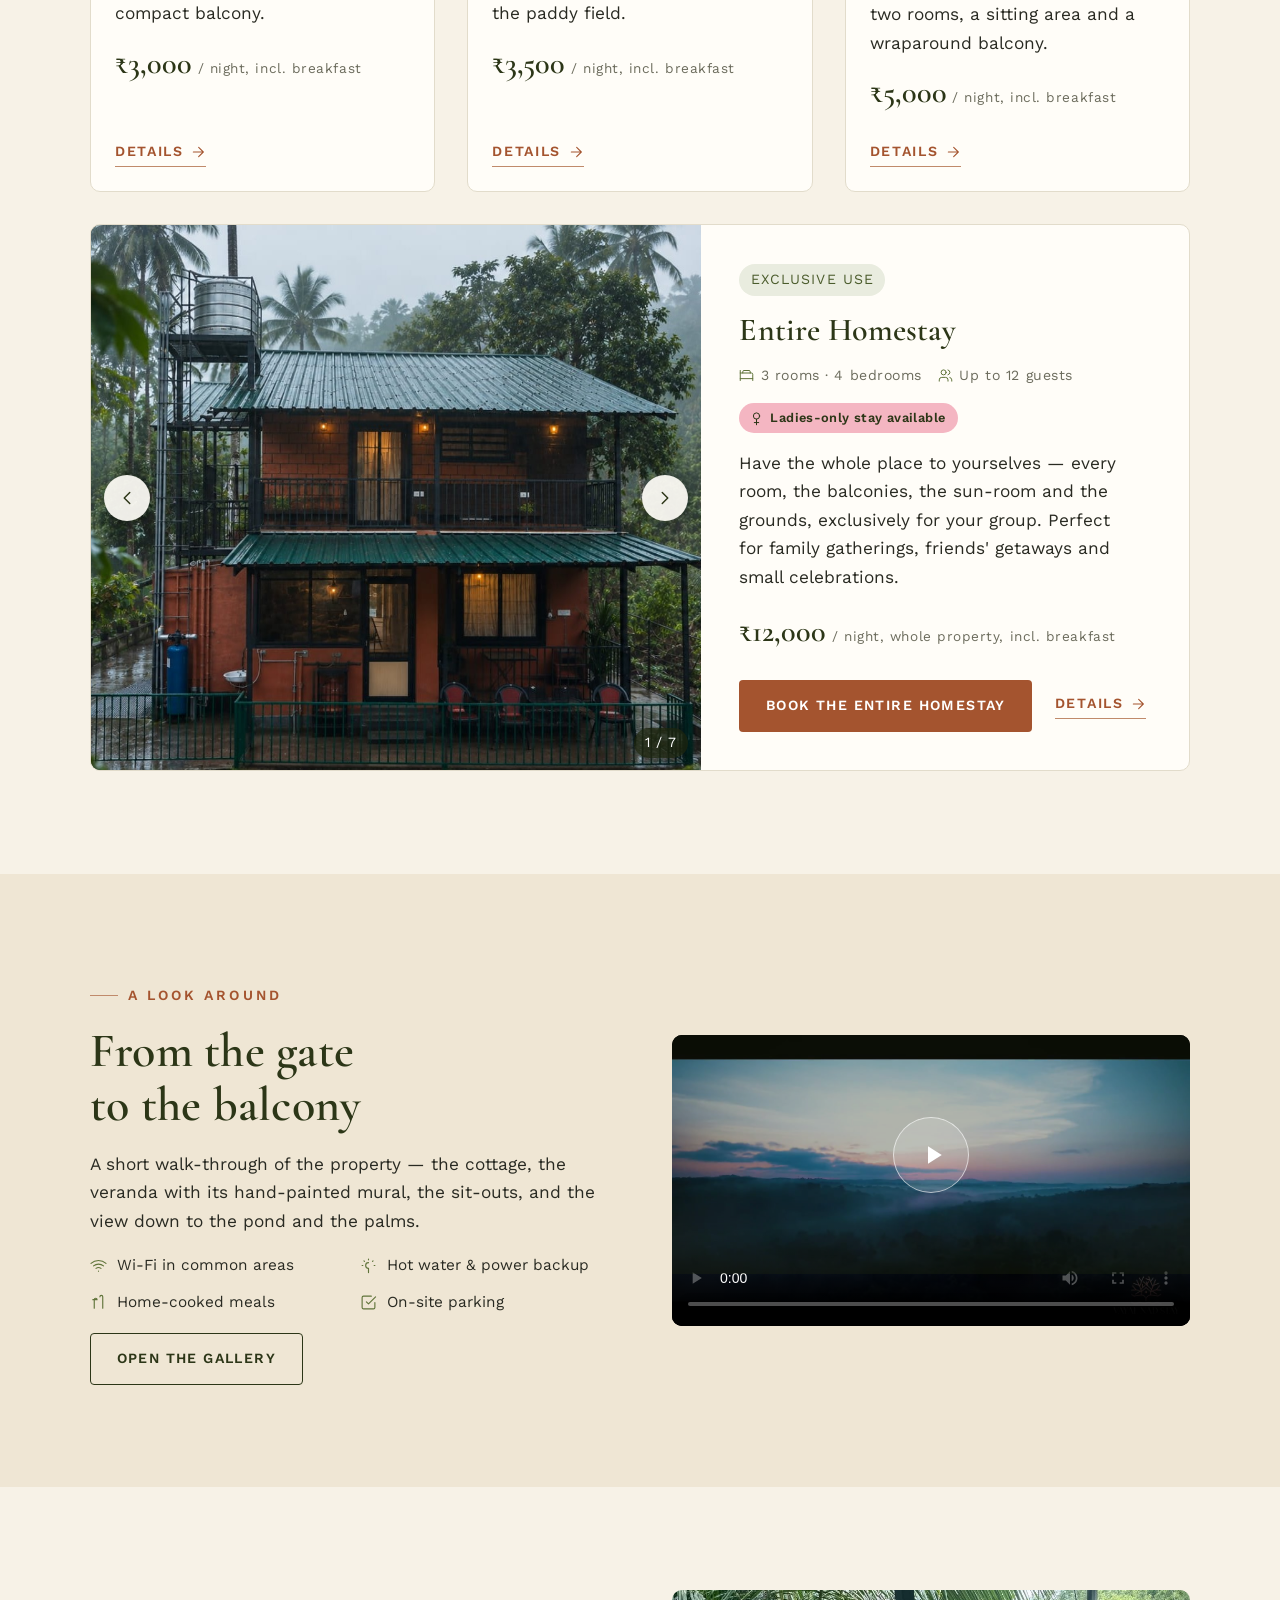
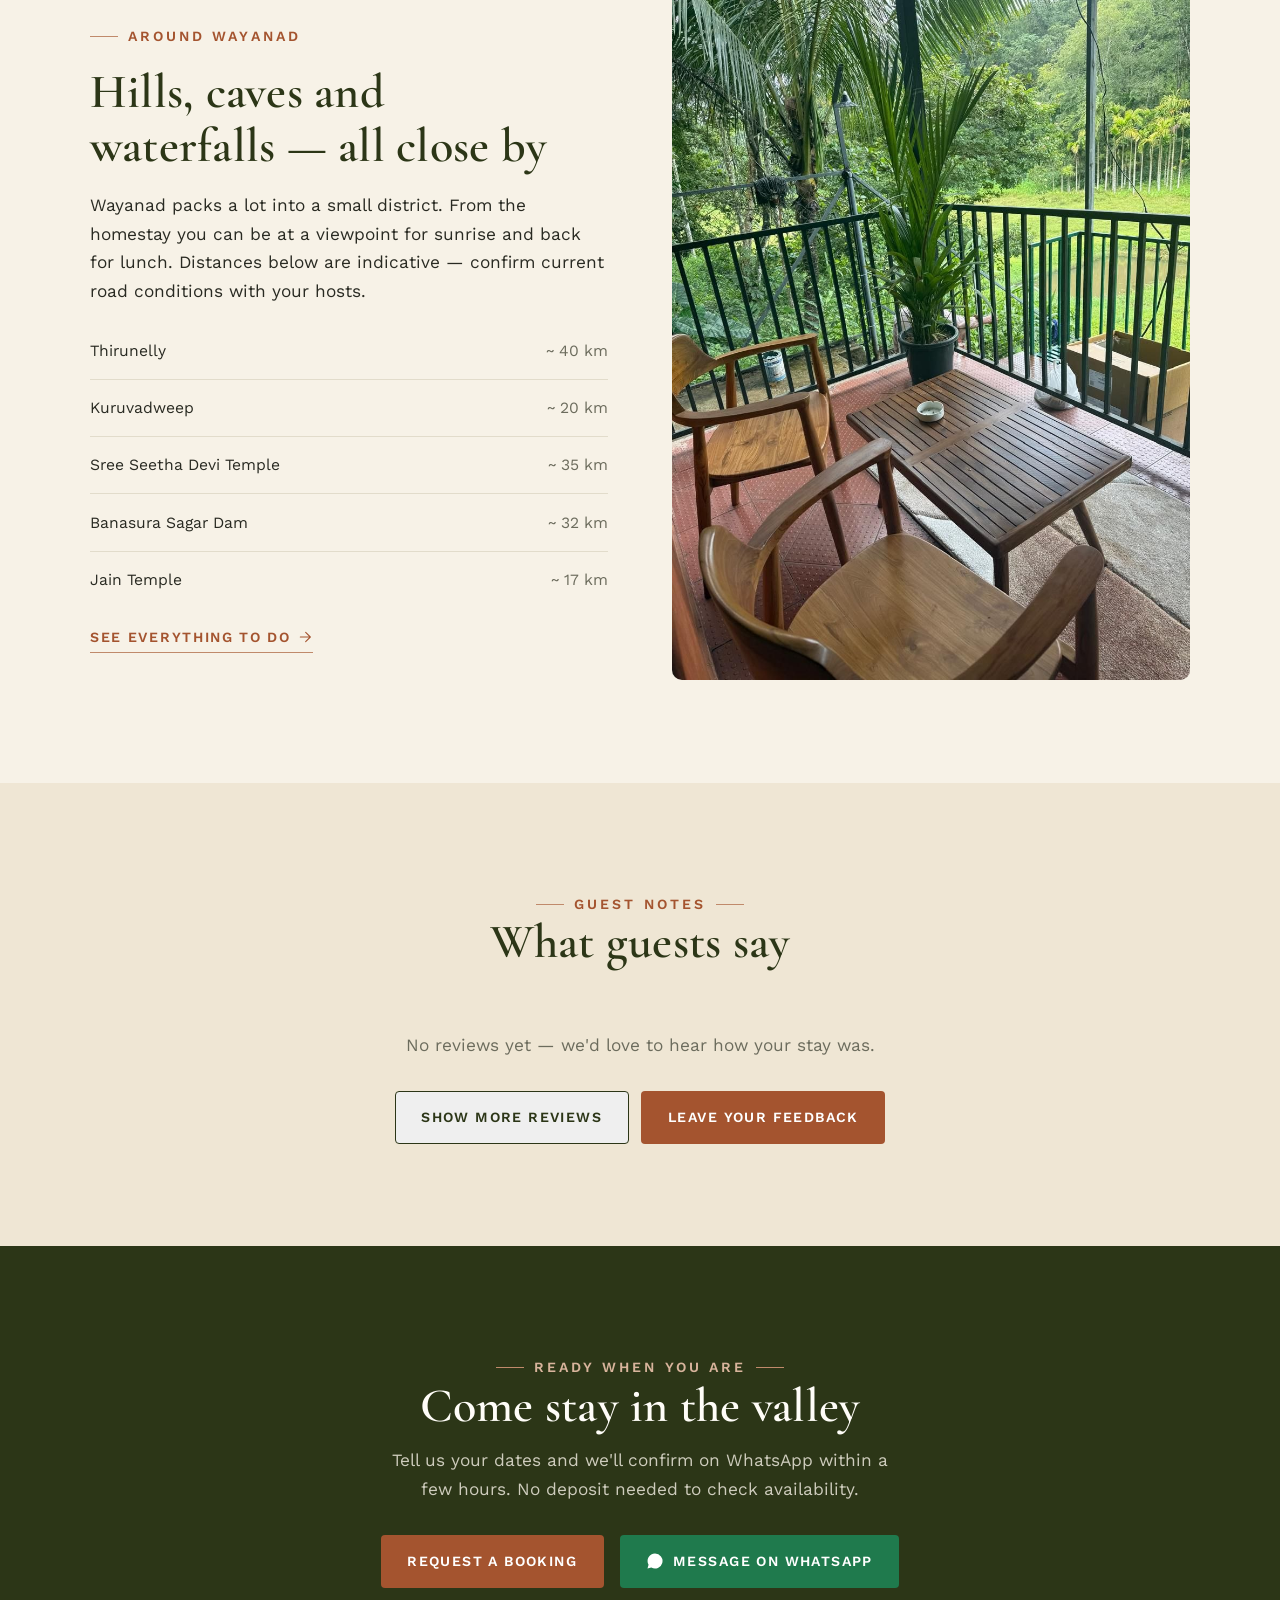
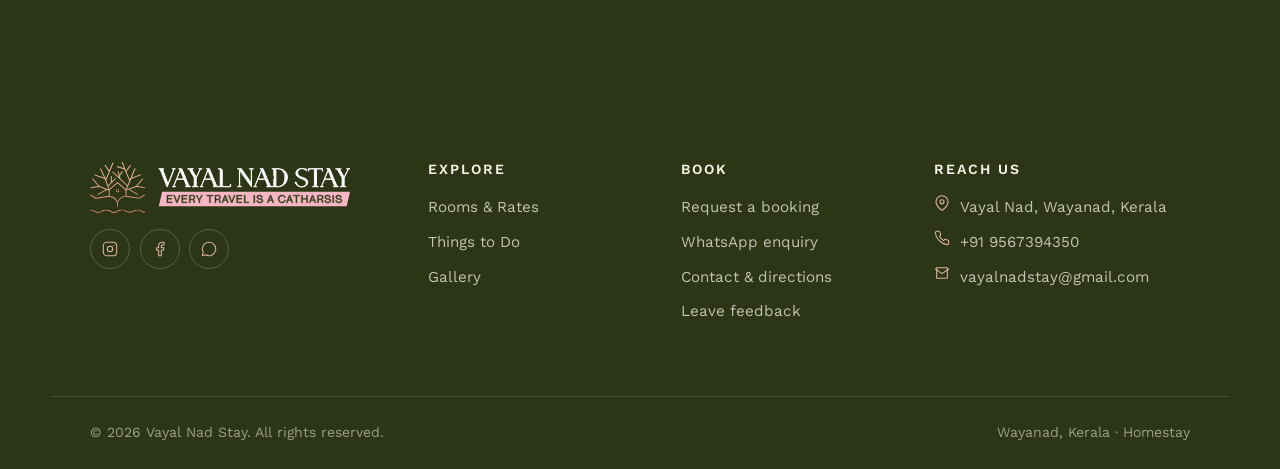
==== commit 57a80dba: "Add guest feedback form, moderated reviews and admin page - feedback.html: star rating + comment for" ====
--- a/index.html
+++ b/index.html
@@ -306,6 +306,23 @@
   </div>
 </section>
 
+<!-- ================= GUEST REVIEWS ================= -->
+<section class="section section--sand" id="reviews">
+  <div class="container">
+    <div class="section-head is-centered reveal">
+      <span class="eyebrow is-centered">Guest notes</span>
+      <h2>What guests say</h2>
+      <div class="reviews-summary" id="reviews-summary" hidden></div>
+    </div>
+    <div class="grid grid--3" id="reviews-list"></div>
+    <p class="reviews-empty" id="reviews-empty" hidden>No reviews yet &mdash; we'd love to hear how your stay was.</p>
+    <div class="reviews-cta">
+      <button class="btn btn--ghost" id="reviews-more" type="button" aria-controls="reviews-list" aria-expanded="false" hidden>Show more reviews</button>
+      <a class="btn btn--primary" href="feedback.html">Leave your feedback</a>
+    </div>
+  </div>
+</section>
+
 <!-- ================= CTA BAND ================= -->
 <section class="section cta-band">
   <div class="container">
@@ -346,6 +363,7 @@
         <li><a href="booking.html">Request a booking</a></li>
         <li><a href="#" data-wa="Hello Vayal Nad Stay, I'd like to check availability.">WhatsApp enquiry</a></li>
         <li><a href="contact.html">Contact &amp; directions</a></li>
+        <li><a href="feedback.html">Leave feedback</a></li>
       </ul>
     </div>
     <div class="footer-col">
--- a/assets/css/styles.css
+++ b/assets/css/styles.css
@@ -1014,3 +1014,68 @@
   .ladies-band__cta { flex-direction: row; flex-wrap: wrap; align-items: center; }
 }
 .option-toggle--ladies .option-toggle__icon { background: var(--pink); color: var(--green-900); }
+
+/* ---------- Guest feedback & reviews ---------- */
+.rating-input {
+  display: inline-flex;
+  flex-direction: row-reverse;
+  gap: .25rem;
+  border: 0;
+  padding: 0;
+  margin: 0;
+}
+.rating-input input { position: absolute; width: 1px; height: 1px; opacity: 0; }
+.rating-input label {
+  cursor: pointer;
+  color: var(--line);
+  font-size: 0;
+  margin: 0;
+  letter-spacing: normal;
+  text-transform: none;
+  transition: color .15s var(--ease), transform .15s var(--ease);
+}
+.rating-input label .icon { width: 34px; height: 34px; fill: currentColor; stroke: none; }
+.rating-input label:hover,
+.rating-input label:hover ~ label,
+.rating-input input:checked ~ label { color: var(--copper); }
+.rating-input label:hover { transform: scale(1.1); }
+.rating-input input:focus-visible + label { outline: 3px solid var(--green-600); outline-offset: 2px; border-radius: 4px; }
+.hp-field { position: absolute; left: -9999px; width: 1px; height: 1px; overflow: hidden; }
+.form-status { margin-top: 1rem; padding: .9rem 1.1rem; border-radius: 6px; display: none; }
+.form-status.is-ok { display: block; background: var(--green-100); color: var(--green-800); }
+.form-status.is-error { display: block; background: #fbe9e5; color: var(--danger); }
+
+.reviews-summary { display: flex; align-items: center; justify-content: center; gap: .6rem; margin-top: .8rem; color: var(--muted); }
+.reviews-summary strong { font-family: 'Cormorant Garamond', serif; font-size: 1.6rem; color: var(--green-900); }
+.reviews-empty { text-align: center; color: var(--muted); max-width: 48ch; margin-inline: auto; }
+.reviews-cta { display: flex; flex-wrap: wrap; justify-content: center; gap: .8rem; margin-top: 2rem; }
+#reviews-list .quote blockquote {
+  display: -webkit-box;
+  -webkit-line-clamp: 5;
+  -webkit-box-orient: vertical;
+  overflow: hidden;
+  overflow-wrap: anywhere;
+}
+#reviews-list .quote blockquote.is-open { display: block; overflow: visible; }
+.quote__more {
+  align-self: flex-start;
+  background: none;
+  border: 0;
+  padding: 0;
+  font: inherit;
+  font-size: var(--step--1);
+  font-weight: 600;
+  color: var(--clay);
+  text-decoration: underline;
+  cursor: pointer;
+}
+.quote__more[hidden], .quote[hidden] { display: none; }
+
+.admin-bar { display: flex; flex-wrap: wrap; gap: .6rem; margin-bottom: 1.5rem; }
+.admin-bar .btn { padding: .6rem 1.2rem; }
+.admin-bar .btn.is-current { background: var(--green-900); color: #fff; border-color: var(--green-900); }
+.admin-item { background: var(--paper); border: 1px solid var(--line); border-radius: var(--radius-lg); padding: 1.2rem 1.4rem; margin-bottom: 1rem; }
+.admin-item__meta { color: var(--muted); font-size: var(--step--1); margin-bottom: .5rem; }
+.admin-item__actions { display: flex; flex-wrap: wrap; gap: .5rem; margin-top: .9rem; }
+.admin-item__actions .btn { padding: .5rem 1rem; }
+.admin-item__actions .btn.is-armed { background: var(--danger); border-color: var(--danger); color: #fff; }
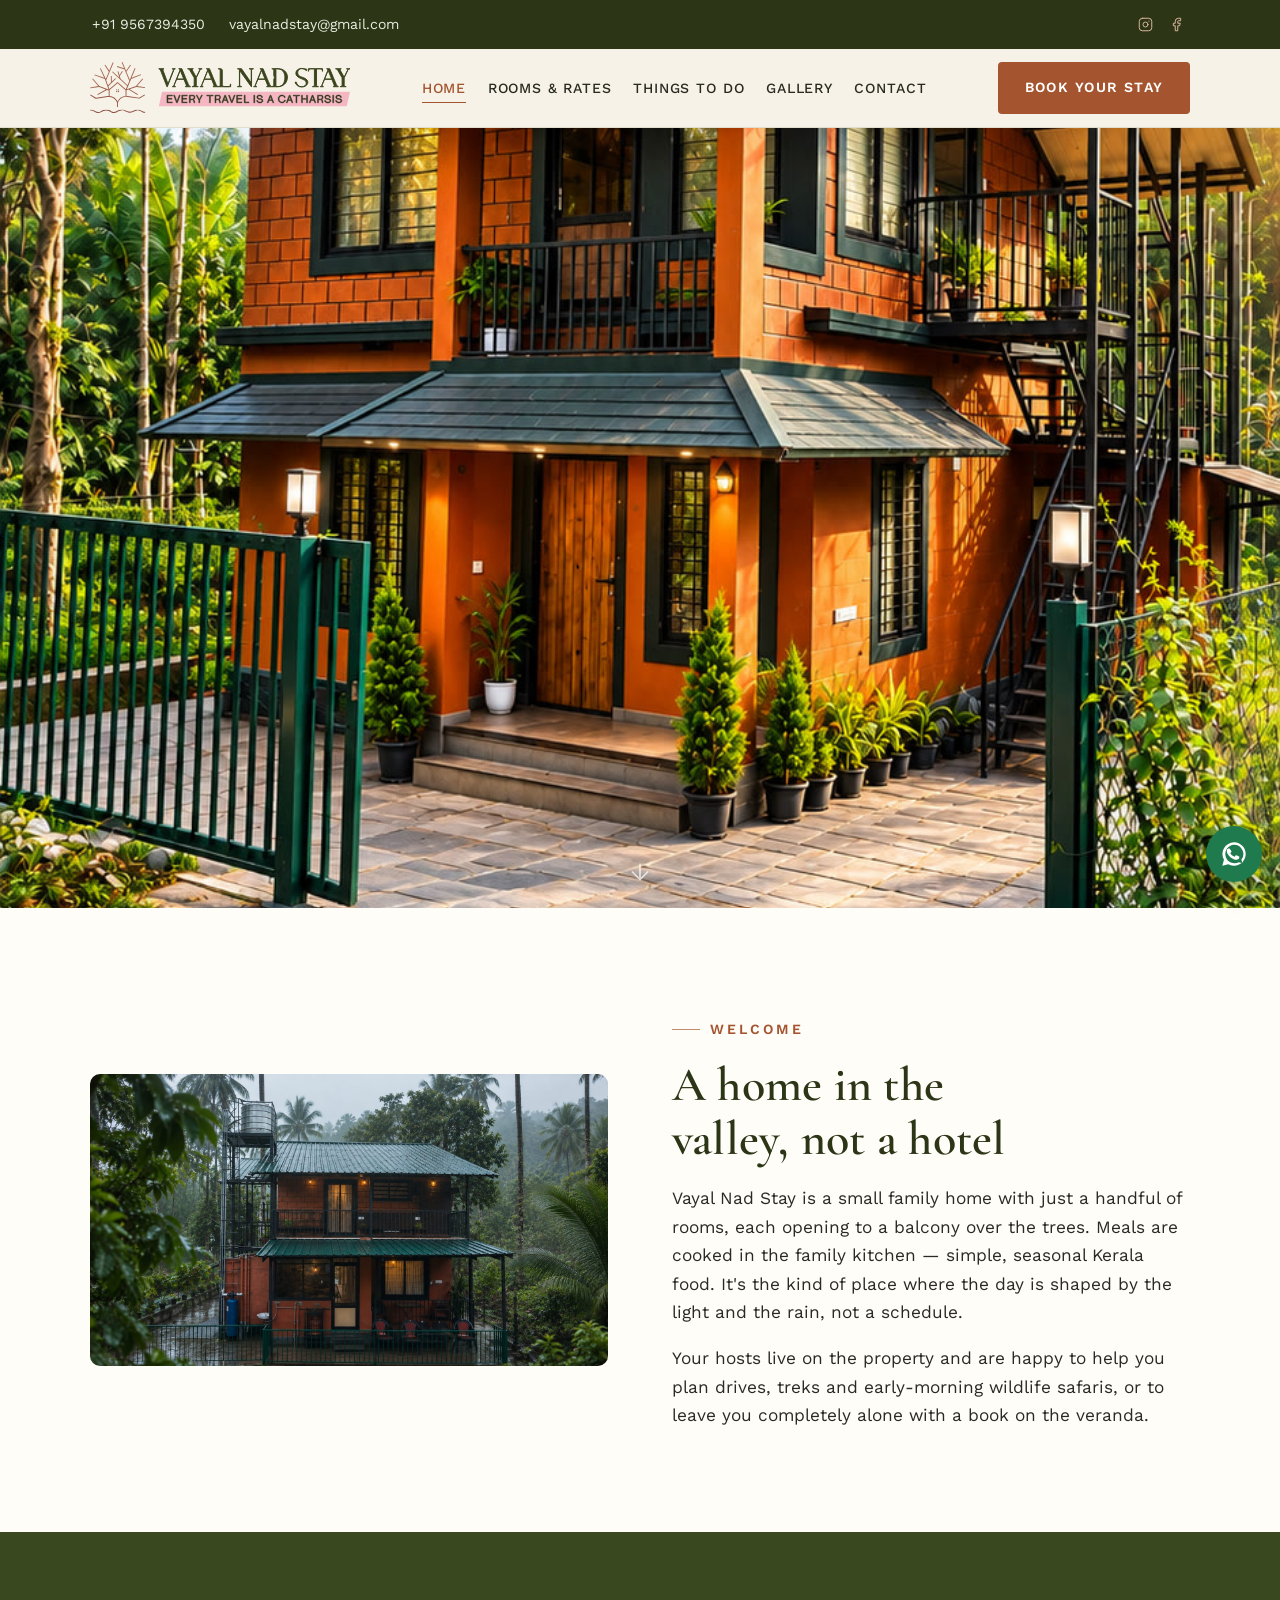
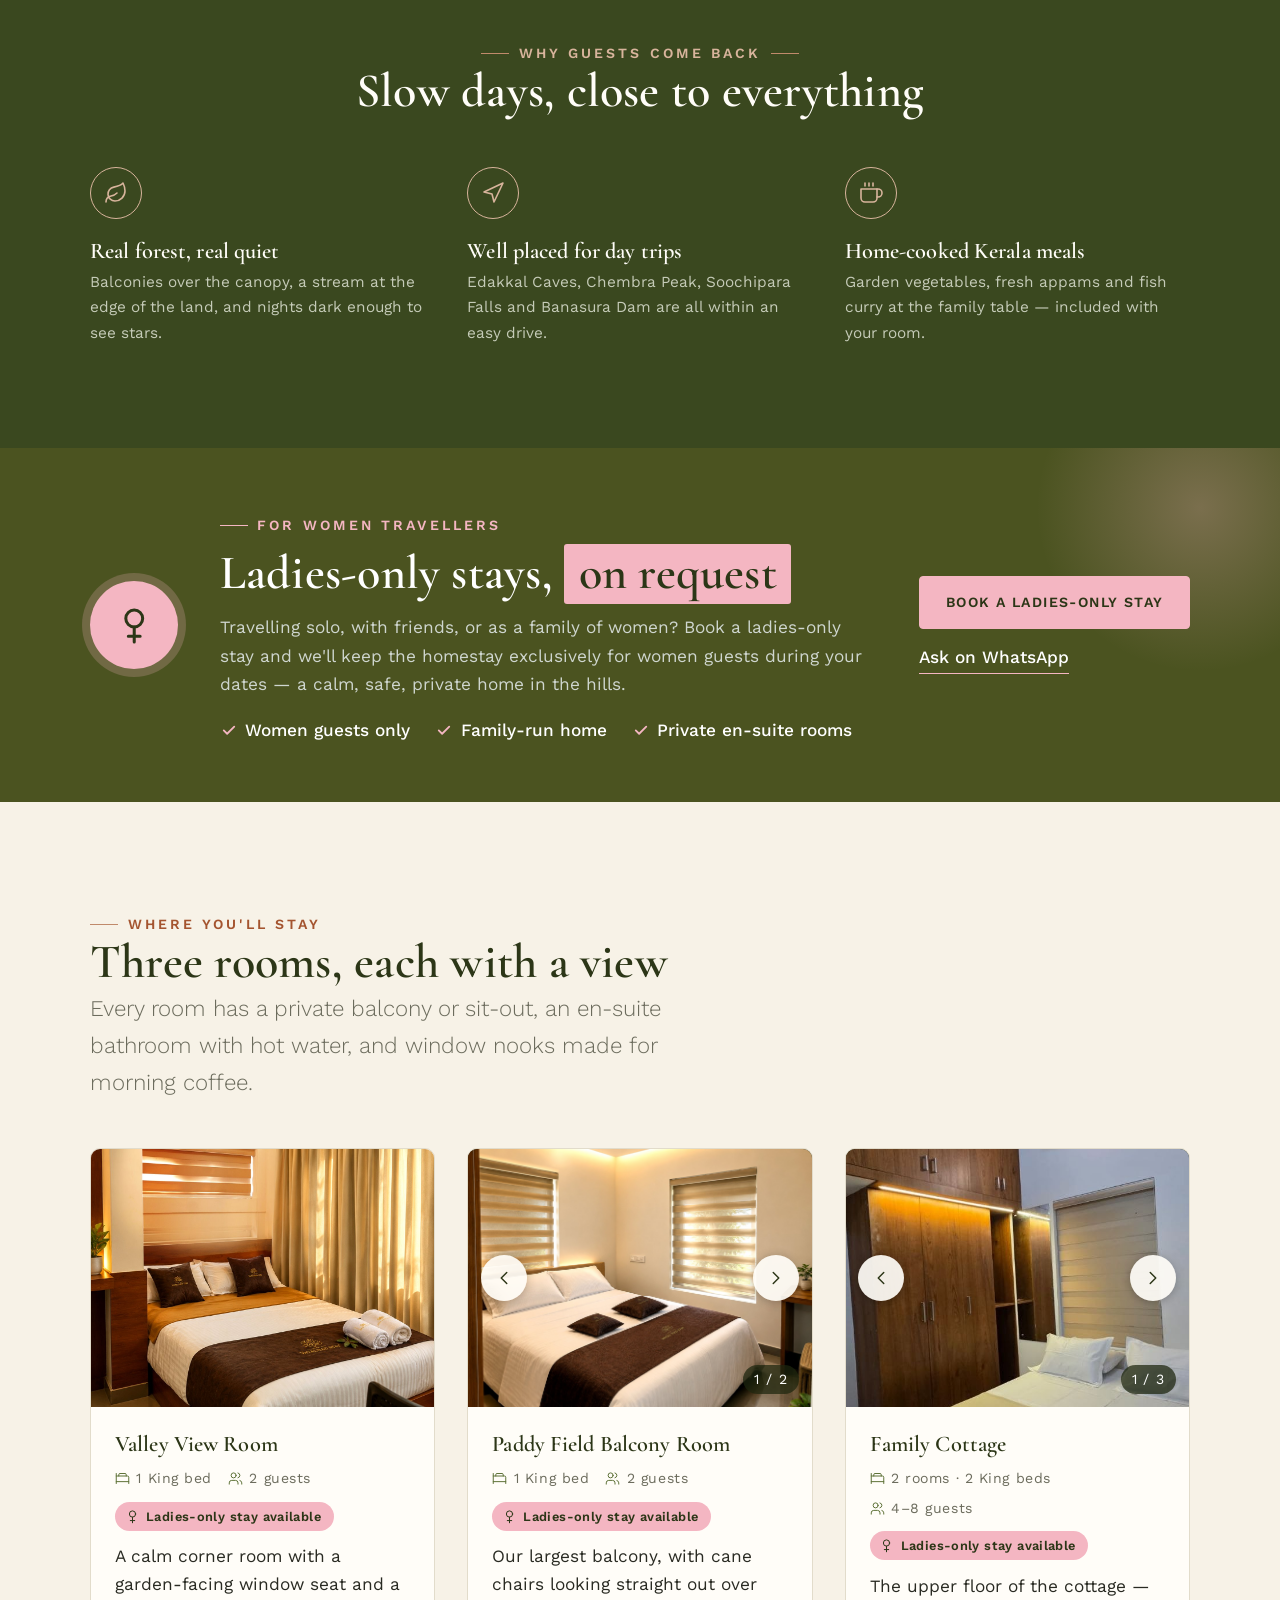
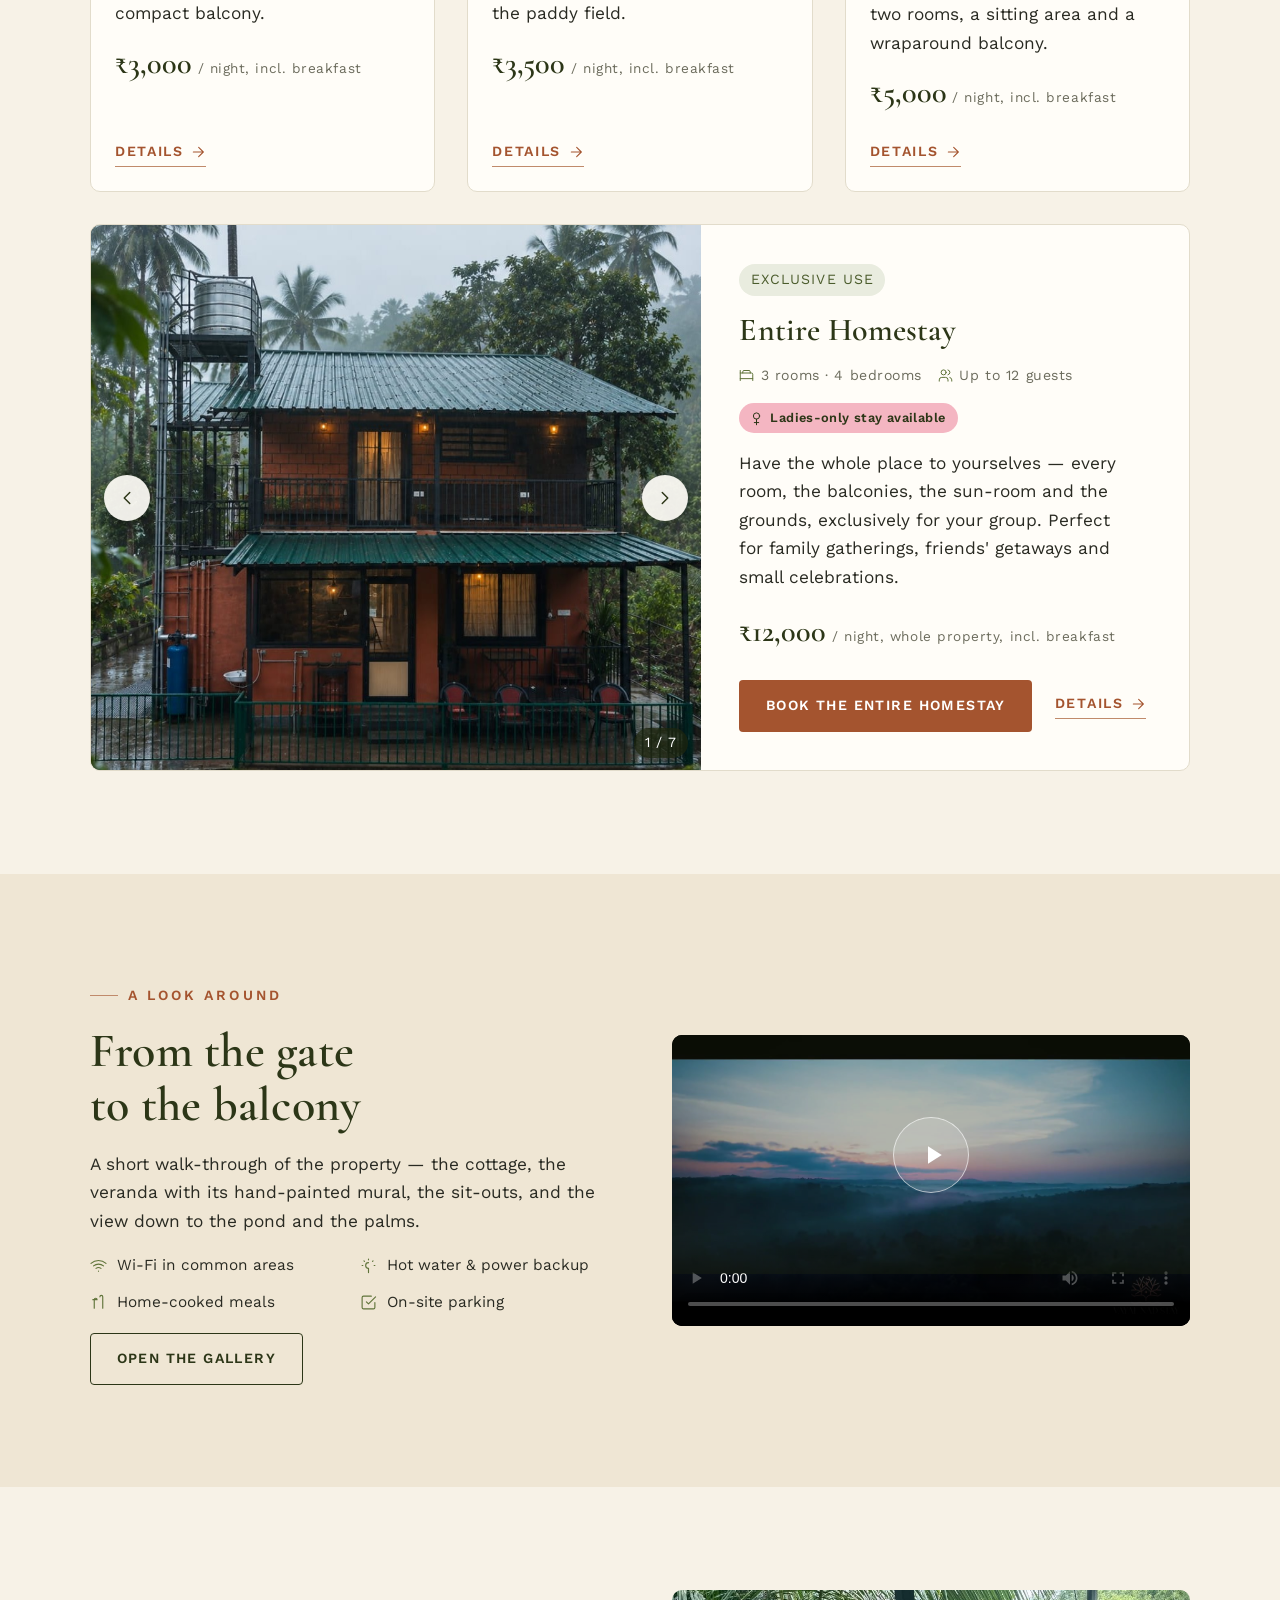
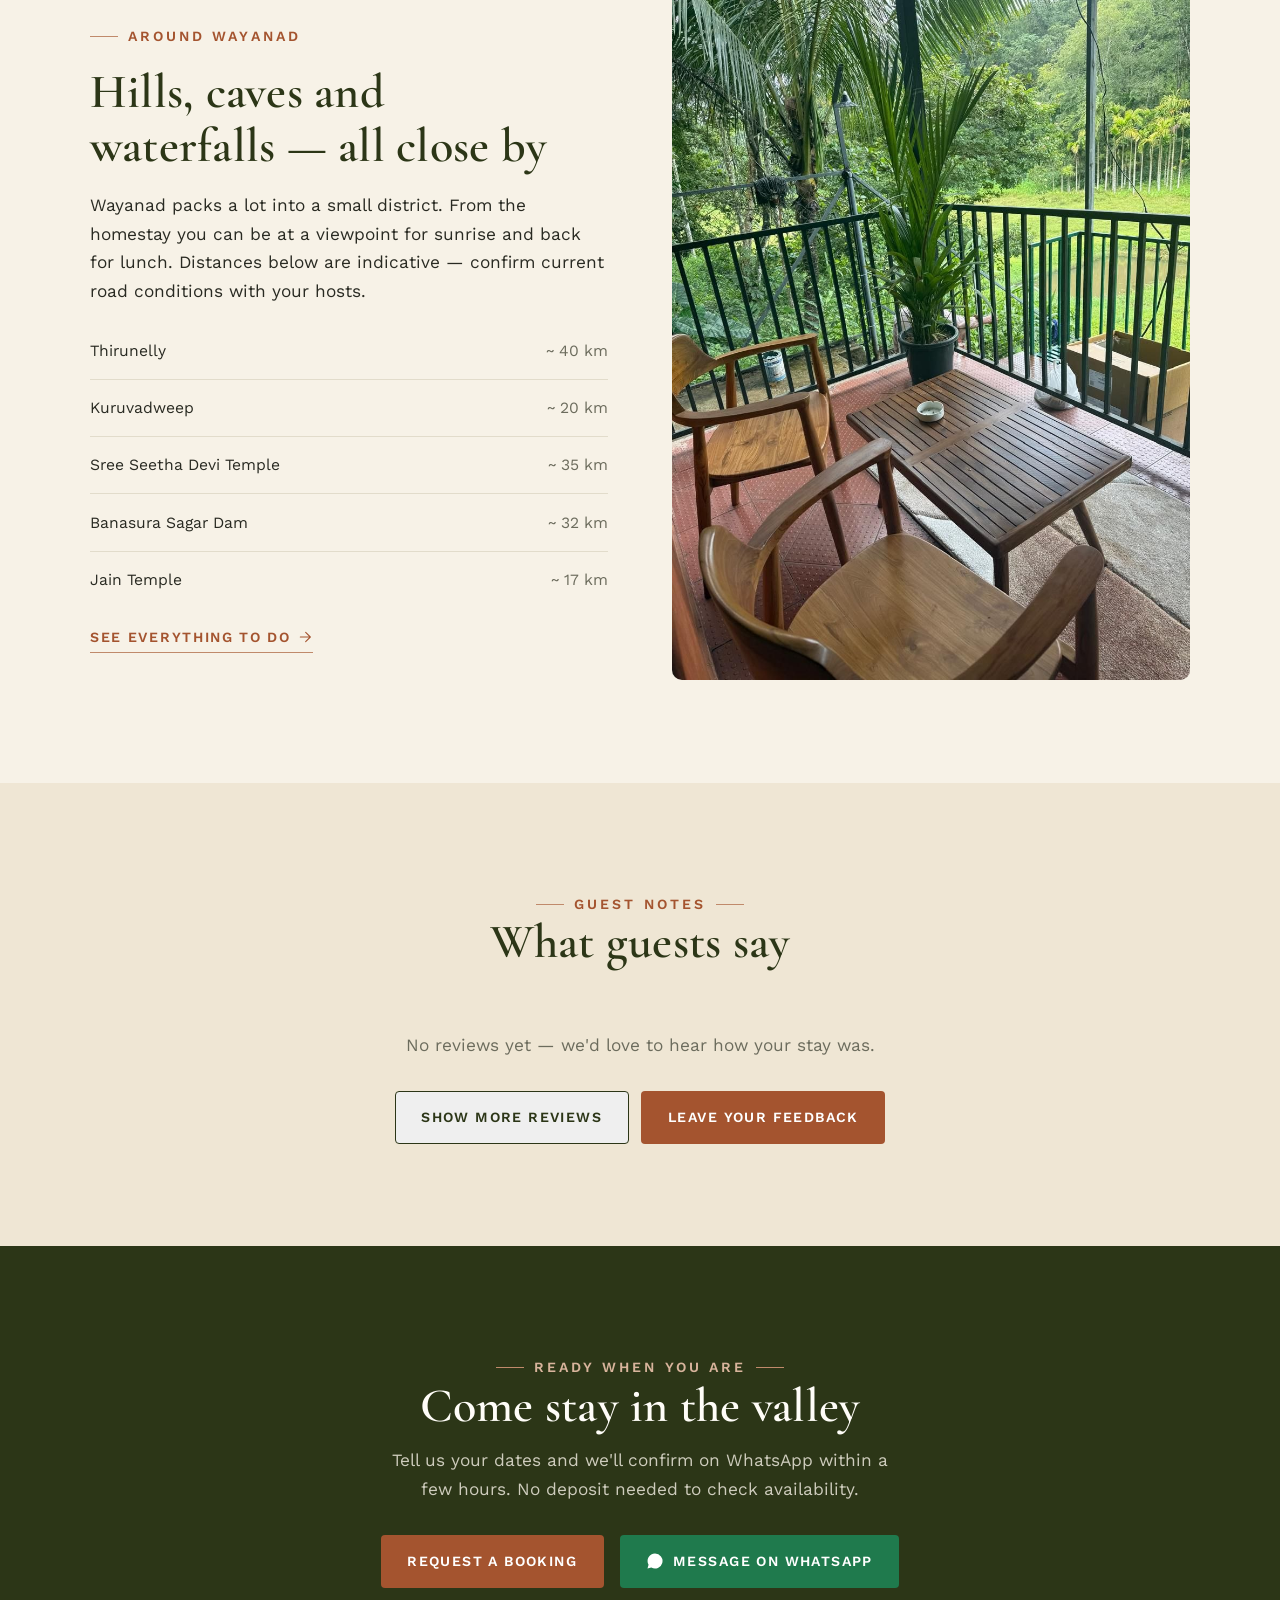
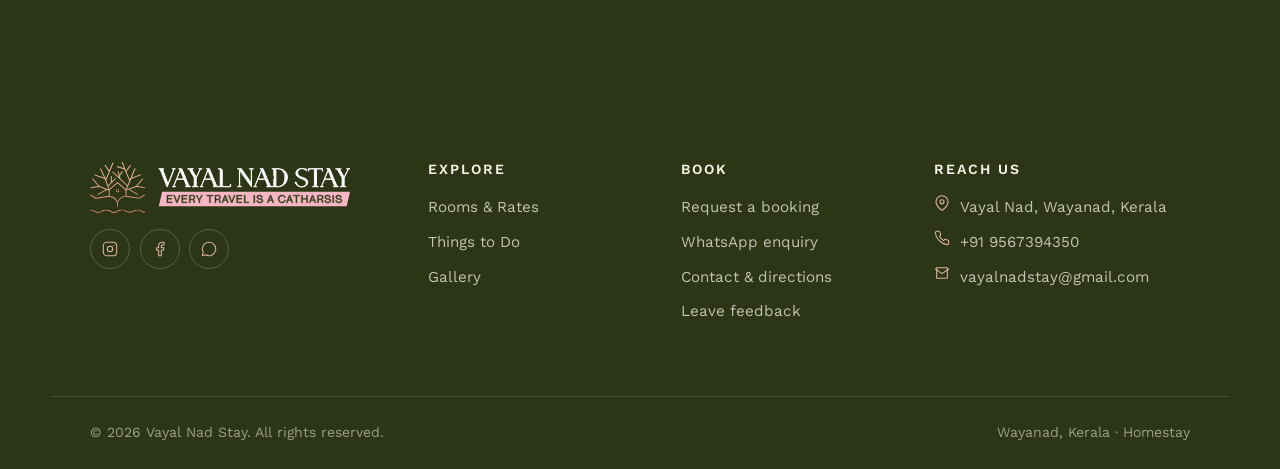
==== commit 250c296f: "Hero photos fill the hero without cutting the watermark Each hero photo now crops to fill the hero i" ====
--- a/index.html
+++ b/index.html
@@ -64,23 +64,23 @@
 <!-- ================= HERO ================= -->
 <section class="hero">
   <div class="hero__media">
-    <div class="hero__slide is-active">
+    <div class="hero__slide is-active" data-subject="0.5,0.55">
       <div class="hero__slide-bg" style="background-image:url('assets/img/intro.jpg')"></div>
       <img src="assets/img/intro.jpg" width="941" height="1671" alt="The brick-red cottage of Vayal Nad Stay among tall areca palms" fetchpriority="high">
     </div>
-    <div class="hero__slide">
+    <div class="hero__slide" data-subject="0.78,0.5" data-wm="0.12,0.52,0.46,0.88">
       <div class="hero__slide-bg" style="background-image:url('assets/img/front-balcony.jpg')"></div>
       <img src="assets/img/front-balcony.jpg" width="1920" height="1280" alt="A guest with coffee on the front balcony of the cottage" loading="lazy">
     </div>
-    <div class="hero__slide">
+    <div class="hero__slide" data-subject="0.55,0.45" data-wm="0.38,0.70,0.82,0.95">
       <div class="hero__slide-bg" style="background-image:url('assets/img/chess-balcony.jpg')"></div>
       <img src="assets/img/chess-balcony.jpg" width="1321" height="1600" alt="Guests playing chess at a table on the balcony overlooking the forest" loading="lazy">
     </div>
-    <div class="hero__slide">
+    <div class="hero__slide" data-subject="0.45,0.5" data-wm="0,0.62,0.30,0.97">
       <div class="hero__slide-bg" style="background-image:url('assets/img/yoga-balcony.jpg')"></div>
       <img src="assets/img/yoga-balcony.jpg" width="1600" height="888" alt="A guest meditating on the balcony at sunrise" loading="lazy">
     </div>
-    <div class="hero__slide">
+    <div class="hero__slide" data-subject="0.55,0.5">
       <div class="hero__slide-bg" style="background-image:url('assets/img/balcony-rain-pond.jpg')"></div>
       <img src="assets/img/balcony-rain-pond.jpg" width="1600" height="1067" alt="Rain-washed balcony looking over the paddy pond and areca trees" loading="lazy">
     </div>
--- a/assets/css/styles.css
+++ b/assets/css/styles.css
@@ -356,13 +356,15 @@
   transform: scale(1.1);
 }
 .hero__slide img { position: relative; z-index: 1; width: 100%; height: 100%; object-fit: contain; }
+.hero__slide.is-cover img { object-fit: cover; }
+.hero__slide.is-cover .hero__slide-bg { display: none; }
 .hero__inner { padding-block: clamp(3rem, 9vw, 7rem); max-width: 40ch; }
 .hero h1 { color: #fff; margin-block: 1rem 1.2rem; text-shadow: 0 2px 18px rgba(30,36,12,.45); }
 .hero .eyebrow.is-light { color: var(--pink); }
 .hero .eyebrow::before { background: var(--pink); }
 .hero__inner > p { color: var(--ash); }
 @media (max-width: 640px) {
-  .hero { min-height: min(78vh, 640px); }
+  .hero { min-height: min(54vh, 440px); }
   .hero h1 { font-size: clamp(1.9rem, 8.5vw, 2.4rem); }
 }
 .hero__actions { display: flex; flex-wrap: wrap; gap: 1rem; }
